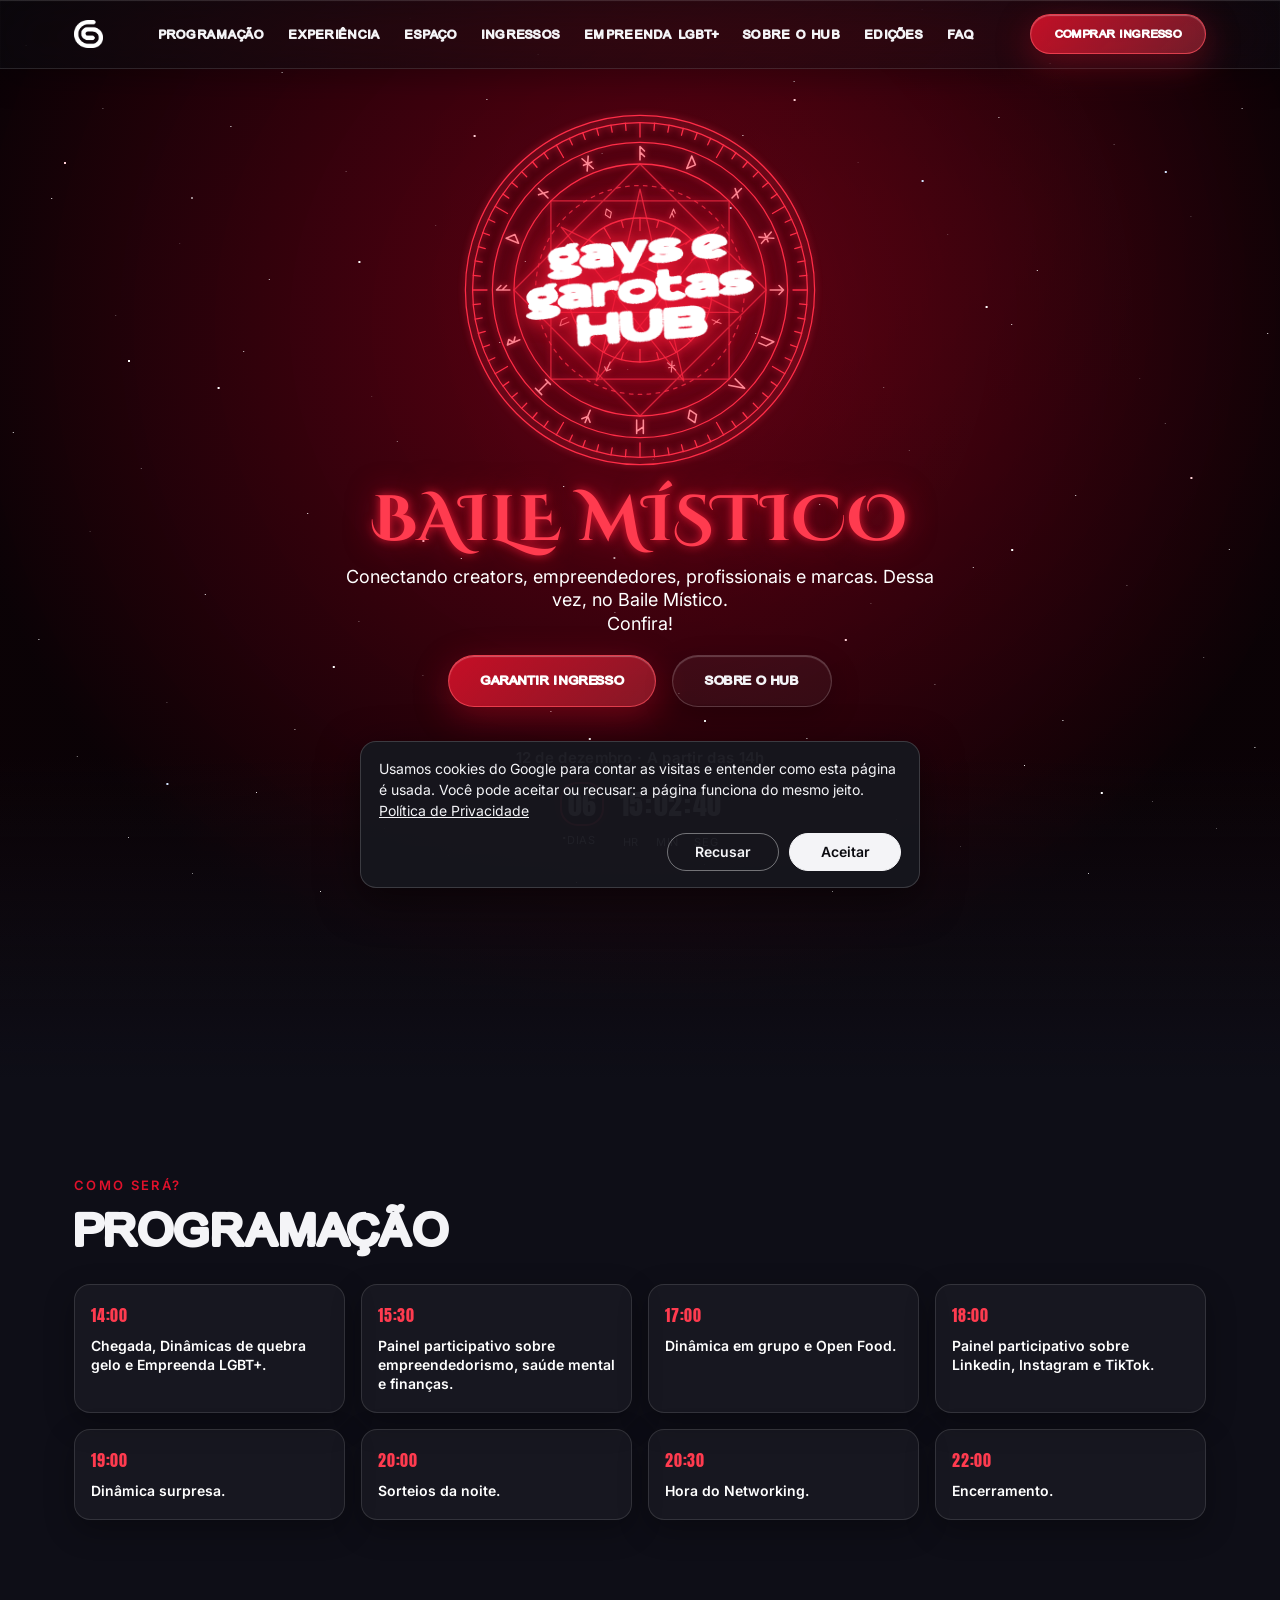
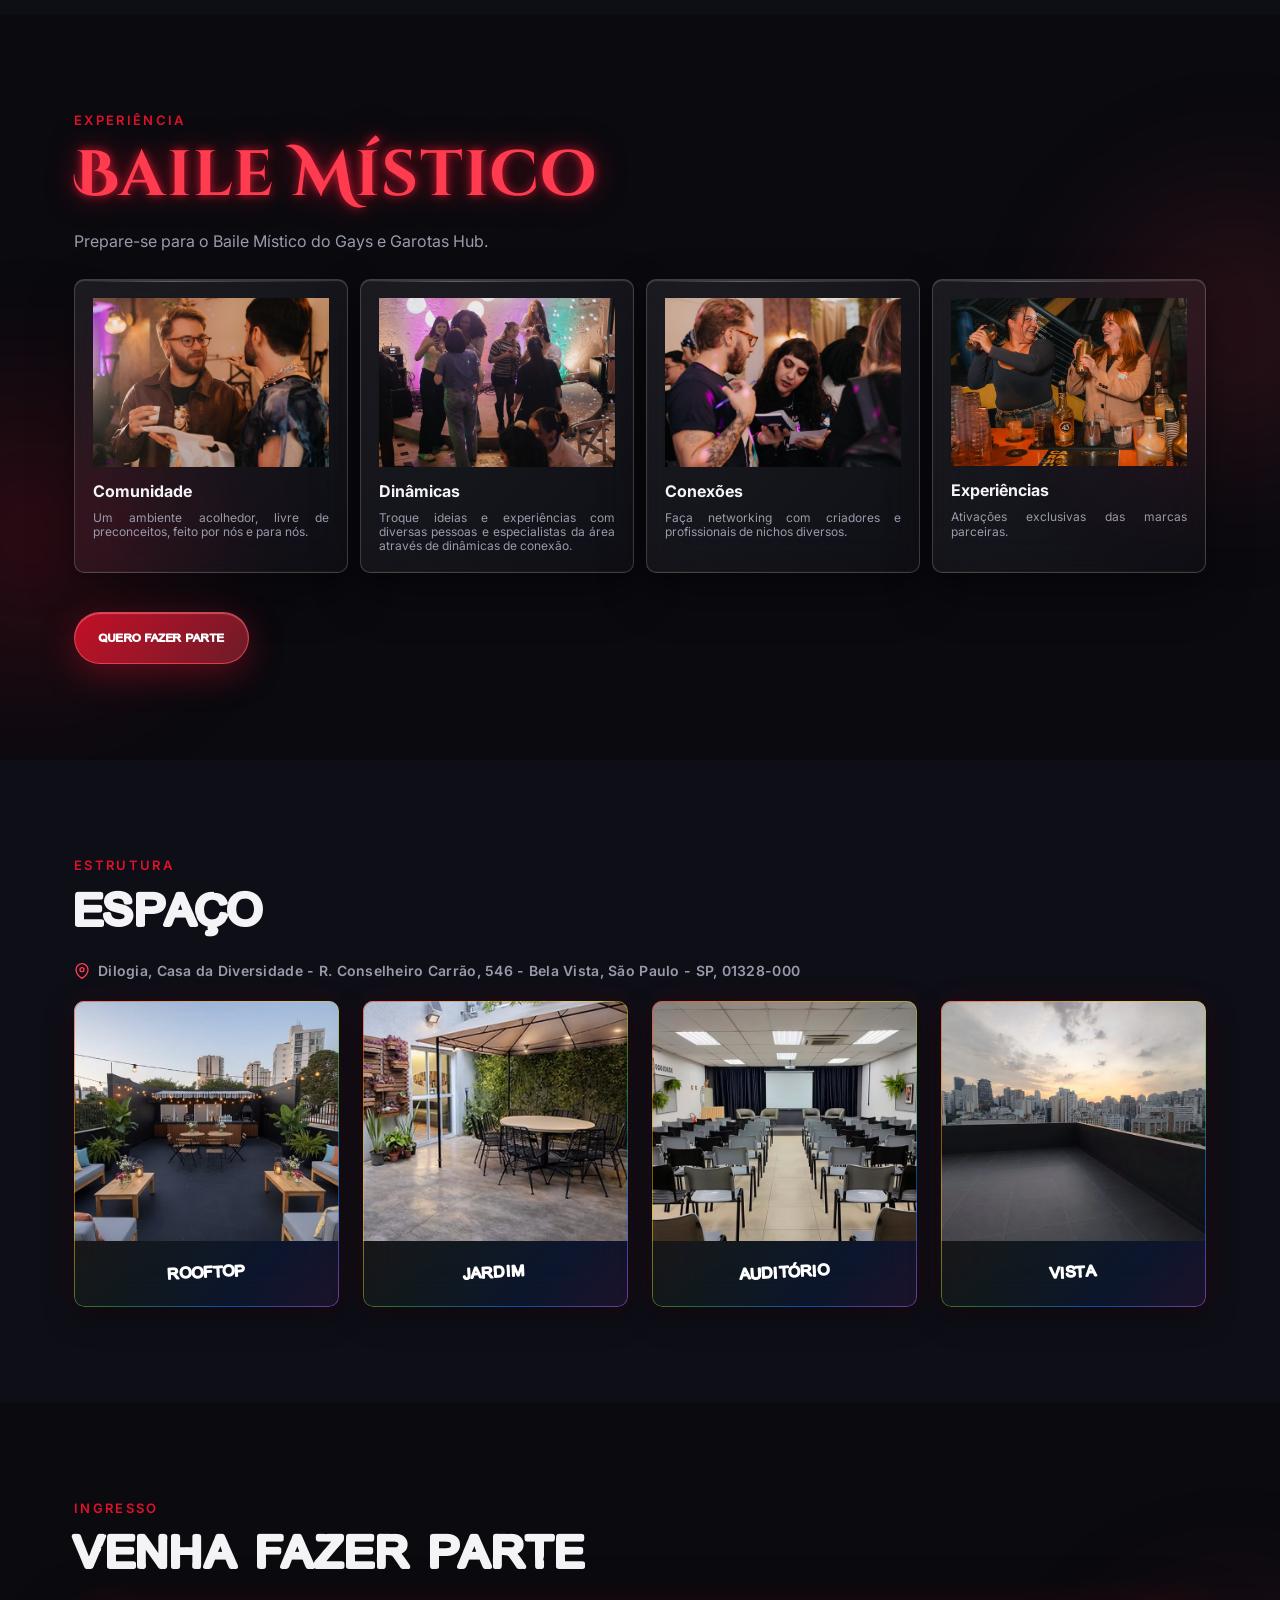
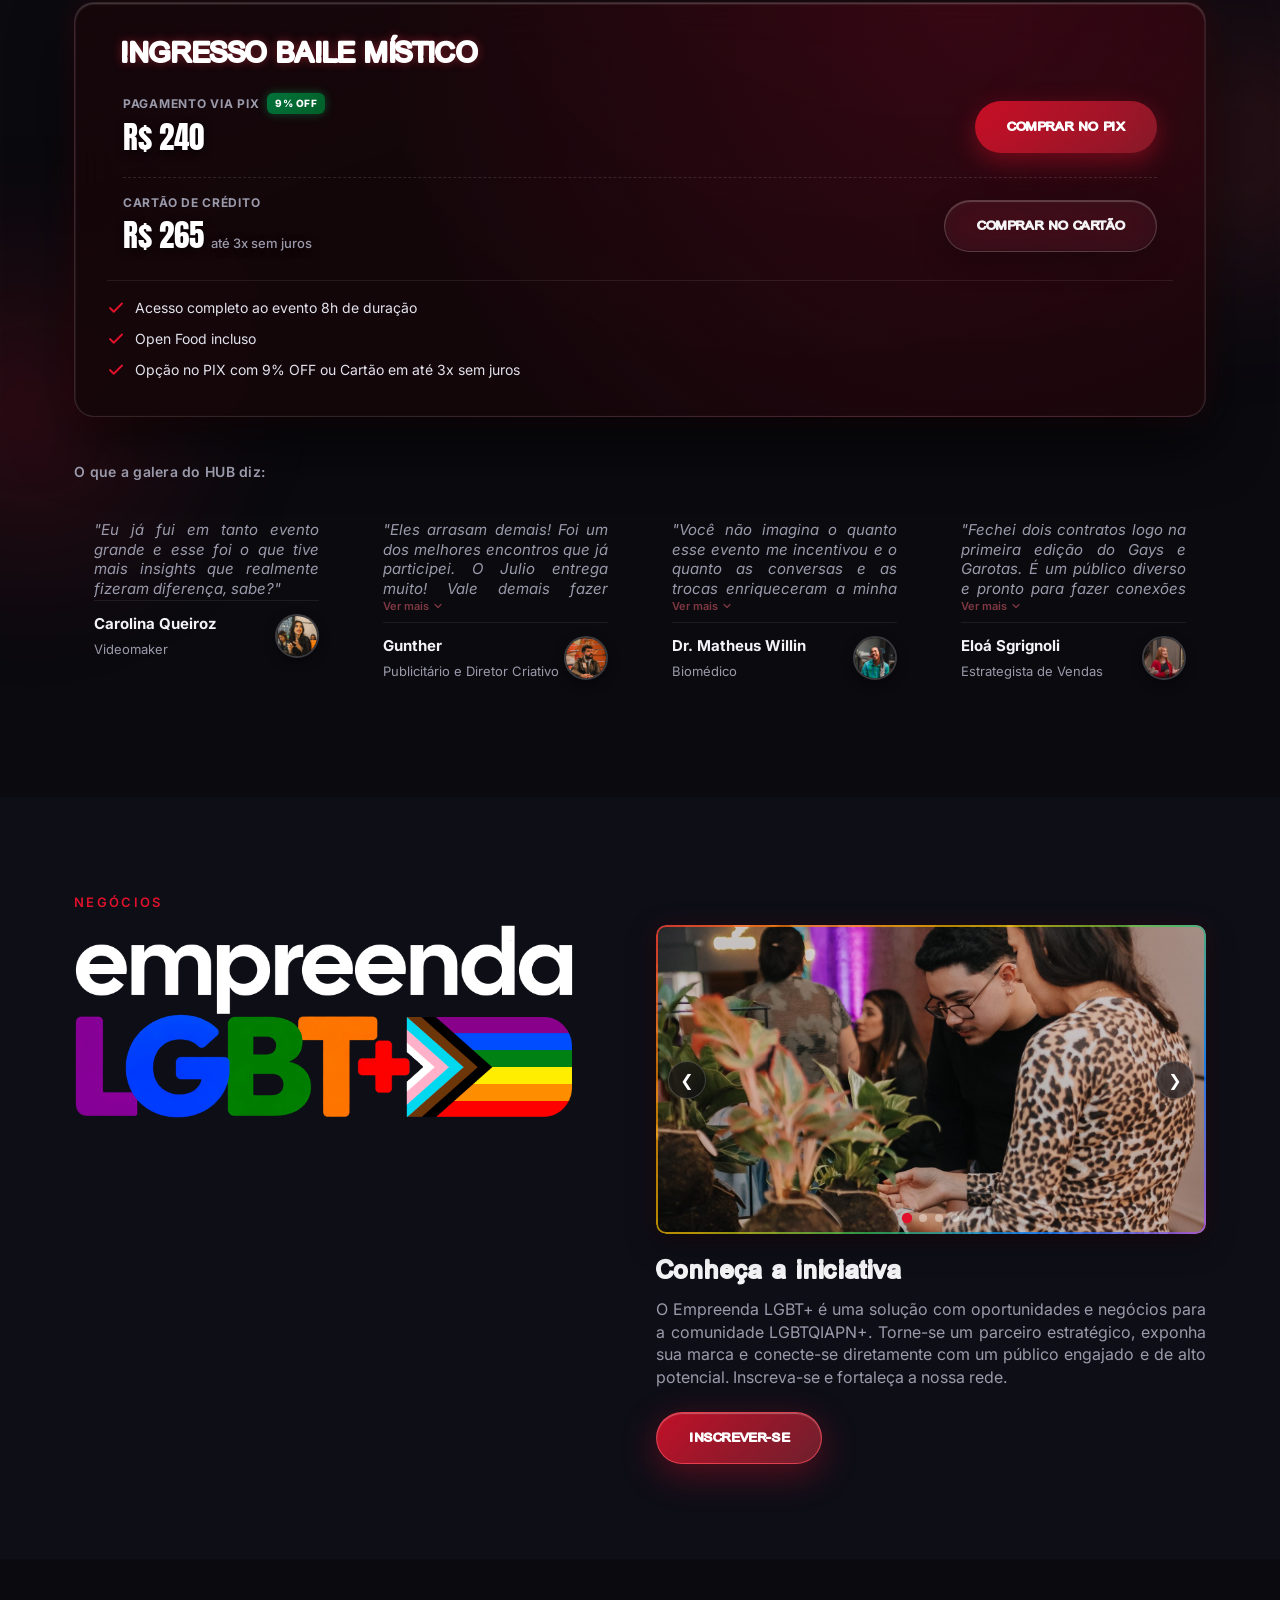
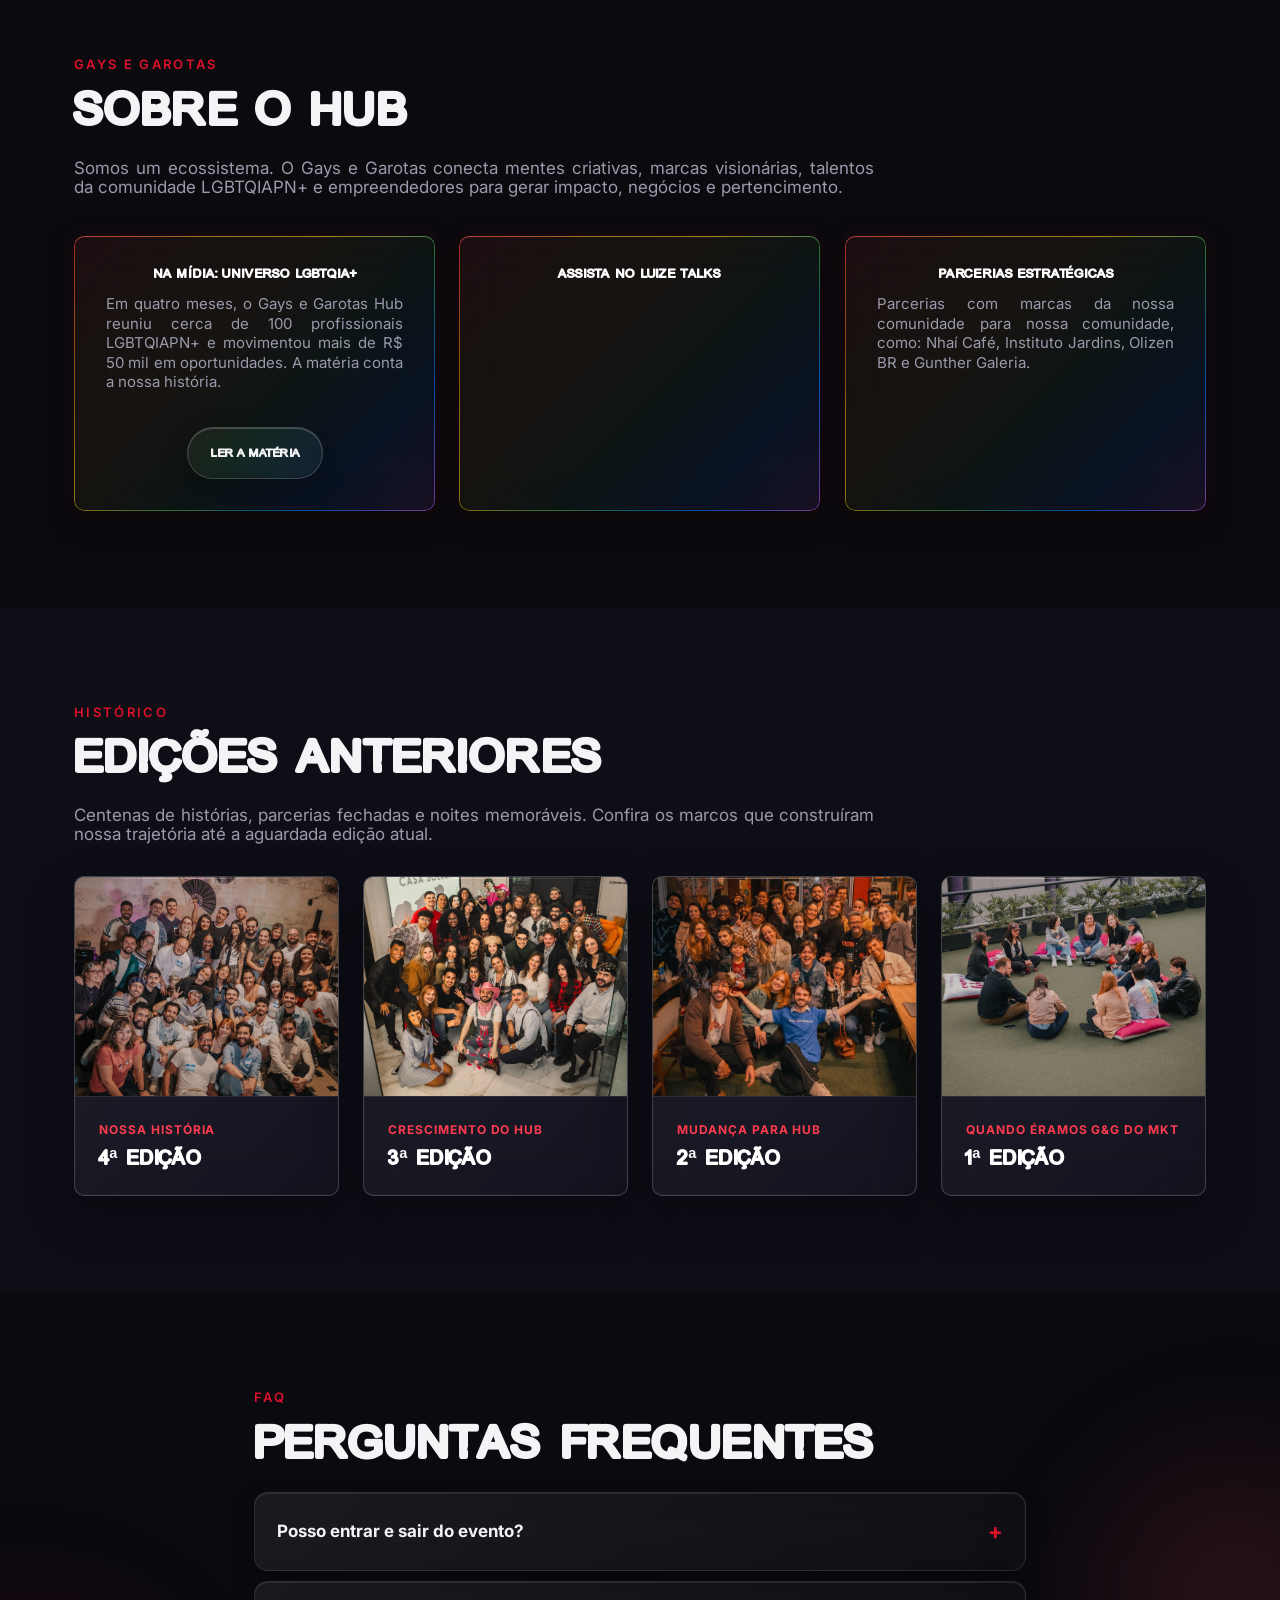
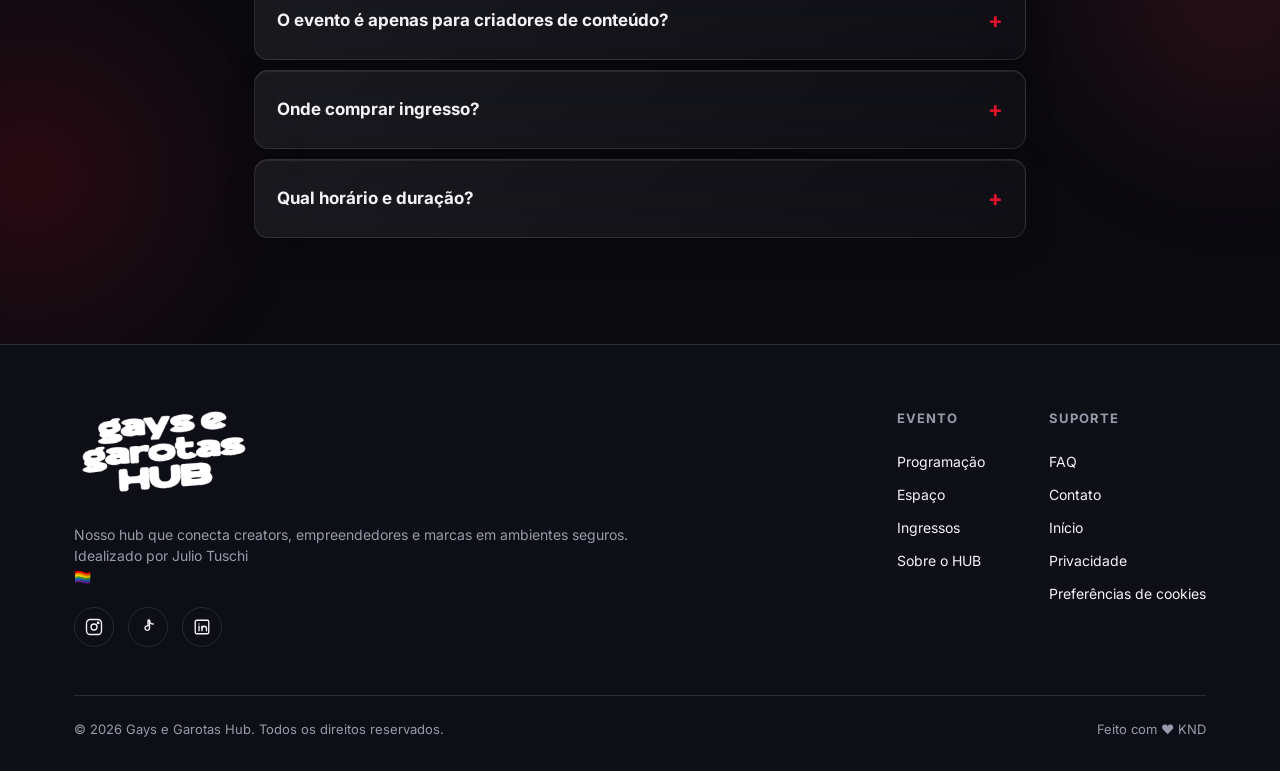
==== evento/index.html @ 78bdb9c5 "Evento: estilo.css?v=8 (o celular baixa o CSS novo do logo na hora)" ====
<!DOCTYPE html>
<html lang="pt-BR">
<head>
<!-- Google Analytics e Tag Manager: só depois de a pessoa aceitar os cookies (cookies.js) -->
<script src="/cookies.js?v=1" defer></script>

<meta charset="UTF-8">
<meta name="viewport" content="width=device-width, initial-scale=1.0, viewport-fit=cover">
<title>Gays e Garotas Hub - Baile Místico</title>


<meta name="description" content="Participe do Gays e Garotas Hub - Baile Místico na Dilogia, Casa da Diversidade em São Paulo. O Gays e Garotas Hub oferece conexões reais para a comunidade LGBTQIAPN+, creators, empreendedores e networking. Garanta seu ingresso!">

<!-- Open Graph / Redes Sociais -->
<meta property="og:type" content="website">
<meta property="og:url" content="https://gaysegarotas.com.br/evento/">
<meta property="og:title" content="Gays e Garotas Hub - Baile Místico">
<meta property="og:description" content="Participe do Gays e Garotas Hub - Baile Místico na Dilogia, Casa da Diversidade em São Paulo. Conexões reais para a comunidade LGBTQIAPN+, creators, empreendedores e networking. Garanta seu ingresso!">
<meta property="og:image" content="https://gaysegarotas.com.br/img/imgevento/baile-mistico.png">

<!-- Twitter Cards -->
<meta name="twitter:card" content="summary_large_image">
<meta name="twitter:url" content="https://gaysegarotas.com.br/evento/">
<meta name="twitter:title" content="Gays e Garotas Hub - Baile Místico">
<meta name="twitter:description" content="Participe do Gays e Garotas Hub - Baile Místico na Dilogia, Casa da Diversidade em São Paulo. Conexões reais para a comunidade LGBTQIAPN+, creators, empreendedores e networking. Garanta seu ingresso!">
<meta name="twitter:image" content="https://gaysegarotas.com.br/img/imgevento/baile-mistico.png">

<link rel="icon" type="image/png" sizes="32x32" href="/favicon.png">
<link rel="icon" type="image/png" sizes="16x16" href="/favicon.png">
<link rel="shortcut icon" href="/favicon.png" type="image/png">
<link rel="preload" href="/BootzyTM.woff2" as="font" type="font/woff2" crossorigin>
<link rel="preconnect" href="https://fonts.googleapis.com">
<link rel="preconnect" href="https://fonts.gstatic.com" crossorigin>
<link href="https://fonts.googleapis.com/css2?family=Anton&family=Cinzel+Decorative:wght@700&family=Inter:wght@400;600;700;800&display=swap" rel="stylesheet">

<!-- Schema de Evento -->
<script type="application/ld+json">
{
  "@context": "https://schema.org",
  "@type": "Event",
  "name": "Gays e Garotas Hub - Baile Místico",
  "startDate": "2026-12-12T14:00:00-03:00",
  "endDate": "2026-12-12T22:00:00-03:00",
  "previousStartDate": "2026-10-31T14:00:00-03:00",
  "eventAttendanceMode": "https://schema.org/OfflineEventAttendanceMode",
  "eventStatus": "https://schema.org/EventRescheduled",
  "image": [
    "https://gaysegarotas.com.br/img/imgevento/baile-mistico-1x1.jpg",
    "https://gaysegarotas.com.br/img/imgevento/baile-mistico-4x3.jpg",
    "https://gaysegarotas.com.br/img/imgevento/baile-mistico-16x9.jpg"
  ],
  "location": {
    "@type": "Place",
    "name": "Dilogia, Casa da Diversidade",
    "address": {
      "@type": "PostalAddress",
      "streetAddress": "R. Conselheiro Carrão, 546 - Bela Vista",
      "addressLocality": "São Paulo",
      "addressRegion": "SP",
      "postalCode": "01328-000",
      "addressCountry": "BR"
    }
  },
  "url": "https://gaysegarotas.com.br/evento/",
  "description": "O encontro oficial do Gays e Garotas Hub - Baile Místico, que conecta creators, empreendedores e marcas em um ambiente seguro.",
  "performer": [
    { "@type": "Person", "name": "Julio Tuschi" },
    { "@type": "Person", "name": "Eloá Sgrignoli" },
    { "@type": "Person", "name": "Manuela Freitas" },
    { "@type": "Person", "name": "Lyra Libero" },
    { "@type": "Person", "name": "Vitor Manon" },
    { "@type": "PerformingGroup", "name": "Kerodrama" }
  ],
  "offers": {
    "@type": "Offer",
    "price": "240.00",
    "priceCurrency": "BRL",
    "url": "https://gaysegarotas.com.br/evento/#ingressos",
    "availability": "https://schema.org/InStock",
    "validFrom": "2026-11-04T00:00:00-03:00"
  },
  "organizer": {
    "@type": "Organization",
    "name": "Gays e Garotas Hub",
    "url": "https://gaysegarotas.com.br/"
  }
}
</script>

<link rel="stylesheet" href="/evento/estilo.css?v=8">

<script>
  if (/constructor/i.test(window.HTMLElement) || (function (p) { return p.toString() === "[object SafariRemoteNotification]"; })(!window['safari'] || (typeof safari !== 'undefined' && window['safari'].pushNotification))) {
    document.documentElement.classList.add('is-safari');
  }
</script>
</head>
<body>

<header>
  <nav class="nav">
    <a href="#" class="logo-link">
      <img src="/img/g.png" alt="Gays e Garotas Hub" class="logo-img">
    </a>
    <div class="nav-mobile-countdown" id="navMobileCountdown">
      <span class="nav-cd-label">Faltam:</span>
      <div class="nav-cd-dias" id="nav-cd-dias">00</div>
      <span class="nav-cd-time" id="nav-cd-horas">00</span>
      <span class="nav-cd-sep">:</span>
      <span class="nav-cd-time" id="nav-cd-min">00</span>
      <span class="nav-cd-sep">:</span>
      <span class="nav-cd-time" id="nav-cd-seg">00</span>
    </div>
    <ul class="nav-links" id="navLinks">
      <li><a href="#programacao" class="bootzy">Programação</a></li>
      <li><a href="#experiencia" class="bootzy">Experiência</a></li>
      <li><a href="#espaco" class="bootzy">Espaço</a></li>
      <li><a href="#ingressos" class="bootzy">Ingressos</a></li>
      <li><a href="#empreenda" class="bootzy">Empreenda LGBT+</a></li>
      <li><a href="#sobre-hub" class="bootzy">Sobre o HUB</a></li>
      <li><a href="#edicoes-anteriores" class="bootzy">Edições</a></li>
      <li><a href="#info" class="bootzy">FAQ</a></li>
    </ul>
    <div class="nav-cta">
      <a href="#ingressos" class="btn bootzy link-pagamento-global">Comprar ingresso</a>
      <button class="menu-toggle" id="menuToggle" aria-label="Abrir menu" type="button">☰</button>
    </div>
  </nav>
</header>

<section class="abertura" id="inicio">
  <div class="abertura-conteudo">
    <div class="hero-marca reveal">
      <div class="circulo-runas" aria-hidden="true"><svg class="anel anel-1" viewBox="-100 -100 200 200"><circle r="97"/><circle r="93"/><path d="M0 -93L0 -85M8.11 -92.65L7.76 -88.66M16.15 -91.59L15.45 -87.65M24.07 -89.83L23.03 -85.97M31.81 -87.39L30.44 -83.63M39.3 -84.29L37.61 -80.66M46.5 -80.54L42.5 -73.61M53.34 -76.18L51.05 -72.9M59.78 -71.24L57.21 -68.18M65.76 -65.76L62.93 -62.93M71.24 -59.78L68.18 -57.21M76.18 -53.34L72.9 -51.05M80.54 -46.5L73.61 -42.5M84.29 -39.3L80.66 -37.61M87.39 -31.81L83.63 -30.44M89.83 -24.07L85.97 -23.03M91.59 -16.15L87.65 -15.45M92.65 -8.11L88.66 -7.76M93 0L85 0M92.65 8.11L88.66 7.76M91.59 16.15L87.65 15.45M89.83 24.07L85.97 23.03M87.39 31.81L83.63 30.44M84.29 39.3L80.66 37.61M80.54 46.5L73.61 42.5M76.18 53.34L72.9 51.05M71.24 59.78L68.18 57.21M65.76 65.76L62.93 62.93M59.78 71.24L57.21 68.18M53.34 76.18L51.05 72.9M46.5 80.54L42.5 73.61M39.3 84.29L37.61 80.66M31.81 87.39L30.44 83.63M24.07 89.83L23.03 85.97M16.15 91.59L15.45 87.65M8.11 92.65L7.76 88.66M0 93L0 85M-8.11 92.65L-7.76 88.66M-16.15 91.59L-15.45 87.65M-24.07 89.83L-23.03 85.97M-31.81 87.39L-30.44 83.63M-39.3 84.29L-37.61 80.66M-46.5 80.54L-42.5 73.61M-53.34 76.18L-51.05 72.9M-59.78 71.24L-57.21 68.18M-65.76 65.76L-62.93 62.93M-71.24 59.78L-68.18 57.21M-76.18 53.34L-72.9 51.05M-80.54 46.5L-73.61 42.5M-84.29 39.3L-80.66 37.61M-87.39 31.81L-83.63 30.44M-89.83 24.07L-85.97 23.03M-91.59 16.15L-87.65 15.45M-92.65 8.11L-88.66 7.76M-93 0L-85 0M-92.65 -8.11L-88.66 -7.76M-91.59 -16.15L-87.65 -15.45M-89.83 -24.07L-85.97 -23.03M-87.39 -31.81L-83.63 -30.44M-84.29 -39.3L-80.66 -37.61M-80.54 -46.5L-73.61 -42.5M-76.18 -53.34L-72.9 -51.05M-71.24 -59.78L-68.18 -57.21M-65.76 -65.76L-62.93 -62.93M-59.78 -71.24L-57.21 -68.18M-53.34 -76.18L-51.05 -72.9M-46.5 -80.54L-42.5 -73.61M-39.3 -84.29L-37.61 -80.66M-31.81 -87.39L-30.44 -83.63M-24.07 -89.83L-23.03 -85.97M-16.15 -91.59L-15.45 -87.65M-8.11 -92.65L-7.76 -88.66"/></svg><svg class="anel anel-2" viewBox="-100 -100 200 200"><circle r="82"/><circle r="70"/><g class="runa"><path d="M0-6V6M0-6L4-2M0-1L4 3" transform="translate(0 -76) rotate(0) scale(0.62)"/><path d="M-3-6V6M-3-6L3 0L-3 6" transform="translate(29.08 -70.21) rotate(22.5) scale(0.62)"/><path d="M0-6V6M-4-2L4 2" transform="translate(53.74 -53.74) rotate(45) scale(0.62)"/><path d="M-3-6L3 6M3-6L-3 6M-4 0H4" transform="translate(70.21 -29.08) rotate(67.5) scale(0.62)"/><path d="M0-6V6M0-6L-4-2M0-6L4-2" transform="translate(76 0) rotate(90) scale(0.62)"/><path d="M-3 6V-6L3-1V6" transform="translate(70.21 29.08) rotate(112.5) scale(0.62)"/><path d="M-4-6L4 6M-4 6V-6" transform="translate(53.74 53.74) rotate(135) scale(0.62)"/><path d="M0-6L4 0L0 6L-4 0Z" transform="translate(29.08 70.21) rotate(157.5) scale(0.62)"/><path d="M-3-6V6M3-6V6M-3 0L3-4" transform="translate(0 76) rotate(180) scale(0.62)"/><path d="M0-6V6M0 0L4-4M0 0L-4-4" transform="translate(-29.08 70.21) rotate(202.5) scale(0.62)"/><path d="M-4-6H4M0-6V6M-3 6H3" transform="translate(-53.74 53.74) rotate(225) scale(0.62)"/><path d="M0 6V-6L4-3L0 0L4 3" transform="translate(-70.21 29.08) rotate(247.5) scale(0.62)"/><path d="M0-6V6M0-6L4-2M0-1L4 3" transform="translate(-76 0) rotate(270) scale(0.62)"/><path d="M-3-6V6M-3-6L3 0L-3 6" transform="translate(-70.21 -29.08) rotate(292.5) scale(0.62)"/><path d="M0-6V6M-4-2L4 2" transform="translate(-53.74 -53.74) rotate(315) scale(0.62)"/><path d="M-3-6L3 6M3-6L-3 6M-4 0H4" transform="translate(-29.08 -70.21) rotate(337.5) scale(0.62)"/></g></svg><svg class="anel anel-3" viewBox="-100 -100 200 200"><path d="M0 -70L70 0L0 70L-70 0ZM49.5 -49.5L49.5 49.5L-49.5 49.5L-49.5 -49.5Z"/></svg><svg class="anel anel-4" viewBox="-100 -100 200 200"><circle r="58" class="tracejado"/><path d="M0 -56L24.3 50.45L-43.78 -34.92L54.6 12.46L-54.6 12.46L43.78 -34.92L-24.3 50.45Z"/></svg><svg class="anel anel-5" viewBox="-100 -100 200 200"><circle r="40"/><path d="M0 -40L0 -33M10.35 -38.64L9.32 -34.77M20 -34.64L16.5 -28.58M28.28 -28.28L25.46 -25.46M34.64 -20L28.58 -16.5M38.64 -10.35L34.77 -9.32M40 0L33 0M38.64 10.35L34.77 9.32M34.64 20L28.58 16.5M28.28 28.28L25.46 25.46M20 34.64L16.5 28.58M10.35 38.64L9.32 34.77M0 40L0 33M-10.35 38.64L-9.32 34.77M-20 34.64L-16.5 28.58M-28.28 28.28L-25.46 25.46M-34.64 20L-28.58 16.5M-38.64 10.35L-34.77 9.32M-40 0L-33 0M-38.64 -10.35L-34.77 -9.32M-34.64 -20L-28.58 -16.5M-28.28 -28.28L-25.46 -25.46M-20 -34.64L-16.5 -28.58M-10.35 -38.64L-9.32 -34.77"/><g class="runa"><path d="M0-6V6M0-6L4-2M0-1L4 3" transform="translate(17.6 -42.5) rotate(22.5) scale(0.45)"/><path d="M-3-6V6M-3-6L3 0L-3 6" transform="translate(42.5 -17.6) rotate(67.5) scale(0.45)"/><path d="M0-6V6M-4-2L4 2" transform="translate(42.5 17.6) rotate(112.5) scale(0.45)"/><path d="M-3-6L3 6M3-6L-3 6M-4 0H4" transform="translate(17.6 42.5) rotate(157.5) scale(0.45)"/><path d="M0-6V6M0-6L-4-2M0-6L4-2" transform="translate(-17.6 42.5) rotate(202.5) scale(0.45)"/><path d="M-3 6V-6L3-1V6" transform="translate(-42.5 17.6) rotate(247.5) scale(0.45)"/><path d="M-4-6L4 6M-4 6V-6" transform="translate(-42.5 -17.6) rotate(292.5) scale(0.45)"/><path d="M0-6L4 0L0 6L-4 0Z" transform="translate(-17.6 -42.5) rotate(337.5) scale(0.45)"/></g></svg></div>
      <img src="/img/logo2.png" alt="Gays & Garotas Hub" class="hero-logo-evento">
    </div>
    <h1 class="reveal"><span class="spooky-text">Baile Místico</span></h1>
    <p class="abertura-subtitulo reveal" style="color:#ffffff;">Conectando creators, empreendedores, profissionais e marcas. Dessa vez, no Baile Místico.<br>Confira!</p>
    <div class="abertura-acoes reveal">
      <a href="#ingressos" class="btn bootzy link-pagamento-global">Garantir ingresso</a>
      <a href="#sobre-hub" class="btn outline bootzy">Sobre o HUB</a>
    </div>
    <span class="abertura-datas reveal" id="heroDates">— carregando datas —</span>
    <div class="countdown reveal" id="countdown">
      <div class="bloco-tempo">
        <div class="num" id="cd-dias">00</div>
        <div class="lbl">DIAS</div>
      </div>
      <div class="separador"></div>
      <div class="relogio">
        <div class="bloco-tempo">
          <div class="num" id="cd-horas">00</div>
          <div class="lbl">HR</div>
        </div>
        <div class="separador">:</div>
        <div class="bloco-tempo">
          <div class="num" id="cd-min">00</div>
          <div class="lbl">MIN</div>
        </div>
        <div class="separador">:</div>
        <div class="bloco-tempo">
          <div class="num" id="cd-seg">00</div>
          <div class="lbl">SEG</div>
        </div>
      </div>
    </div>
  </div>
</section>

<section class="section section-alt" id="programacao">
  <div class="container">
    <span class="eyebrow reveal">Como será?</span>
    <h2 class="reveal">Programação</h2>
    
    <div class="prog-scroll">
      <div class="prog-list" id="progList"></div>
    </div>
  </div>
</section>

<div hidden class="marquee">
  <div class="marquee-track" id="marqueeTrack"></div>
</div>

<section class="section" id="experiencia">
  <div class="container">
    <span class="eyebrow reveal">experiência</span>
    <h2 class="titulo-anos2000 reveal"><span class="spooky-text">Baile Místico</span></h2>
    <div class="experiencia-texto">
      <p class="reveal">Prepare-se para o Baile Místico do Gays e Garotas Hub.</p>
      <div class="experiencia-scroll">
        <div class="experiencia-cards" id="experienciaCards">
          <div class="experiencia-card reveal">
            <img src="/img/experiencia/comunidade.jpg" alt="Comunidade">
            <strong>Comunidade</strong><br>
            <span>Um ambiente acolhedor, livre de preconceitos, feito por nós e para nós.</span>
          </div>
          <div class="experiencia-card reveal">
            <img src="/img/experiencia/workshops.jpg" alt="Painéis & Conversas">
            <strong>Dinâmicas</strong><br>
            <span>Troque ideias e experiências com diversas pessoas e especialistas da área através de dinâmicas de conexão.</span>
          </div>
          <div class="experiencia-card reveal">
            <img src="/img/experiencia/conexoes.jpg" alt="Conexões">
            <strong>Conexões</strong><br>
            <span>Faça networking com criadores e profissionais de nichos diversos.</span>
          </div>
          <div class="experiencia-card reveal">
            <img src="/img/experiencia/experiencias.jpg" alt="Experiências">
            <strong>Experiências</strong><br>
            <span>Ativações exclusivas das marcas parceiras.</span>
          </div>
        </div>
      </div>
      <a href="#ingressos" class="btn bootzy link-pagamento-global" style="margin-top:10px;">Quero fazer parte</a>
    </div>
  </div>
</section>

<section class="section section-alt" id="espaco">
  <div class="container">
    <span class="eyebrow reveal">Estrutura</span>
    <h2 class="reveal">Espaço</h2>
    <a href="https://www.google.com/maps/search/?api=1&query=R.+Conselheiro+Carr%C3%A3o,+546+-+Bela+Vista,+S%C3%A3o+Paulo+-+SP" target="_blank" rel="noopener noreferrer" class="reveal" style="display: inline-flex; align-items: center; gap: 8px; font-size: 14px; font-family: var(--font-body); font-weight: 600; color: var(--muted); margin-bottom: 20px; text-transform: none; letter-spacing: 0.02em; text-decoration: none; transition: color 0.2s ease;" onmouseover="this.style.color='var(--text)'" onmouseout="this.style.color='var(--muted)'">
      <svg width="16" height="16" viewBox="0 0 24 24" fill="none" stroke="currentColor" stroke-width="2" stroke-linecap="round" stroke-linejoin="round" aria-hidden="true" style="flex-shrink: 0; color: var(--accent-2);">
        <path d="M21 10c0 7-9 13-9 13s-9-6-9-13a9 9 0 0 1 18 0z"></path>
        <circle cx="12" cy="10" r="3"></circle>
      </svg>
      Dilogia, Casa da Diversidade - R. Conselheiro Carrão, 546 - Bela Vista, São Paulo - SP, 01328-000
    </a>
    <div class="ambiente-scroll">
      <div class="ambiente-grid" id="ambienteGrid"></div>
    </div>
  </div>
</section>

<section class="section" id="ingressos">
  <div class="container">
    <span class="eyebrow reveal">Ingresso</span>
    <h2 class="reveal">Venha fazer parte</h2>
    
    <!-- Card de compra posicionado primeiro com design reformulado -->
    <div id="ticketCompraGrid" style="margin-bottom: 48px;"></div>

    <!-- Depoimentos "O que a galera do HUB diz" posicionado logo abaixo -->
    <h3 class="reveal" style="font-size: 14px; font-family: var(--font-body); font-weight: 600; color: var(--muted); margin-bottom: 16px; text-transform: none; letter-spacing: 0.02em;">O que a galera do HUB diz:</h3>
    <div class="feedbacks-scroll">
      <div class="tickets-grid" id="feedbacksGrid"></div>
    </div>
  </div>
</section>

<section class="section section-alt" id="empreenda">
  <div class="container">
    <span class="eyebrow reveal">Negócios</span>
    <div class="empreenda-content reveal">
      <div class="empreenda-left">
        <div class="empreenda-logo">
          <img src="/img/empreenda/logo-empreenda-branco.png" alt="Empreenda LGBT+">
        </div>
      </div>
      <div class="empreenda-right">
        <!-- Carrossel de fotos para passar -->
        <div class="empreenda-slider-wrapper">
          <button type="button" class="slider-btn prev" id="empreendaPrev" aria-label="Foto anterior">❮</button>
          <div class="empreenda-slider" id="empreendaSlider">
            <div class="empreenda-slide">
              <img src="/img/empreenda/btk.jpg" alt="Empreenda LGBT+ BTK">
            </div>
            <div class="empreenda-slide">
              <img src="/img/empreenda/ju.jpg" alt="Empreenda LGBT+ Ju">
            </div>
            <div class="empreenda-slide">
              <img src="/img/empreenda/inhai.jpg" alt="Empreenda LGBT+ Nhaí">
            </div>
            <div class="empreenda-slide">
              <img src="/img/empreenda/olizen.jpg" alt="Empreenda LGBT+ Olizen">
            </div>
          </div>
          <button type="button" class="slider-btn next" id="empreendaNext" aria-label="Próxima foto">❯</button>
          <div class="slider-dots" id="empreendaDots"></div>
        </div>

        <div class="empreenda-text">
          <h3>Conheça a iniciativa</h3>
          <p>O Empreenda LGBT+ é uma solução com oportunidades e negócios para a comunidade LGBTQIAPN+. Torne-se um parceiro estratégico, exponha sua marca e conecte-se diretamente com um público engajado e de alto potencial. Inscreva-se e fortaleça a nossa rede.</p>
          <a href="https://docs.google.com/forms/d/e/1FAIpQLSfS6Ie-S19qD1J0TNaT3D2ql1tO0oXCIEPsG9aiCp3sFIH12Q/viewform" target="_blank" rel="noopener noreferrer" class="btn bootzy" style="margin-top:24px;">Inscrever-se</a>
        </div>
      </div>
    </div>
  </div>
</section>

<section class="section" id="sobre-hub">
  <div class="container">
    <span class="eyebrow reveal">Gays e Garotas</span>
    <h2 class="reveal">Sobre o HUB</h2>
    <p class="reveal" style="color: var(--muted); font-size: 17px; max-width: 800px; margin-bottom: 40px; line-height: 1.1; text-align: justify; hyphens: auto;">
      Somos um ecossistema. O Gays e Garotas conecta mentes criativas, marcas visionárias, talentos da comunidade LGBTQIAPN+ e empreendedores para gerar impacto, negócios e pertencimento.
    </p>
    <div class="sobre-scroll">
      <div class="sobre-grid">
        <div class="sobre-card reveal">
          <h3>Na mídia: Universo LGBTQIA+</h3>
          <p>Em quatro meses, o Gays e Garotas Hub reuniu cerca de 100 profissionais LGBTQIAPN+ e movimentou mais de R$ 50 mil em oportunidades. A matéria conta a nossa história.</p>
          <a href="https://www.instagram.com/p/DdAXYoHjvfg/" target="_blank" rel="noopener noreferrer" class="btn outline bootzy" style="align-self: center; margin-top: auto; padding: 0 22px; font-size: 13px;">Ler a matéria</a>
        </div>
        <div class="sobre-card reveal">
          <h3>Assista no Luize Talks</h3>
          <p></p>
          <div style="margin-top:5px; border-radius:12px; overflow:hidden; max-width:100%;">
            <iframe width="220" height="124" src="https://www.youtube-nocookie.com/embed/OHNPaNDUhj0" title="Na Mídia e Imprensa" frameborder="0" allow="accelerometer; autoplay; clipboard-write; encrypted-media; gyroscope; picture-in-picture; web-share" allowfullscreen style="display:block; width:100%; height:auto; aspect-ratio:16/9;"></iframe>
          </div>
        </div>
        <div class="sobre-card reveal">
          <h3>Parcerias Estratégicas</h3>
          <p>Parcerias com marcas da nossa comunidade para nossa comunidade, como: Nhaí Café, Instituto Jardins, Olizen BR e Gunther Galeria.</p>
        </div>
      </div>
    </div>
  </div>
</section>

<section class="section section-alt" id="edicoes-anteriores">
  <div class="container">
    <span class="eyebrow reveal">Histórico</span>
    <h2 class="reveal">Edições Anteriores</h2>
    <p class="reveal" style="color: var(--muted); font-size: 17px; max-width: 800px; margin-bottom: 20px; line-height: 1.1; text-align: justify; hyphens: auto;">
      Centenas de histórias, parcerias fechadas e noites memoráveis. Confira os marcos que construíram nossa trajetória até a aguardada edição atual.
    </p>
    <div class="edicoes-scroll">
      <div class="edicoes-grid">

        <div class="edicao-card reveal">
          <img src="/img/eventos/quarta-edicao.JPEG" alt="4ª Edição G&G" class="edicao-foto">
          <div class="edicao-info">
            <span class="edicao-tag">Nossa história</span>
            <h3>4ª Edição</h3>
          </div>
        </div>

        <div class="edicao-card reveal">
          <img src="/img/eventos/terceira-edicao.JPEG" alt="3ª Edição G&G" class="edicao-foto">
          <div class="edicao-info">
            <span class="edicao-tag">Crescimento do HUB</span>
            <h3>3ª Edição</h3>
          </div>
        </div>

        <div class="edicao-card reveal">
          <img src="/img/eventos/segunda-edicao.JPEG" alt="2ª Edição G&G" class="edicao-foto">
          <div class="edicao-info">
            <span class="edicao-tag">Mudança para HUB</span>
            <h3>2ª Edição</h3>
          </div>
        </div>
        
        <div class="edicao-card reveal">
          <img src="/img/eventos/primeira-edicao.JPEG" alt="1ª Edição G&G" class="edicao-foto">
          <div class="edicao-info">
            <span class="edicao-tag">Quando éramos G&G do MKT</span>
            <h3>1ª Edição</h3>
          </div>
        </div>
        
      </div>
    </div>
  </div>
</section>

<section class="section" id="info">
  <div class="container" style="max-width:820px;">
    <span class="eyebrow reveal">FAQ</span>
    <h2 class="reveal">Perguntas frequentes</h2>
    <div id="faqList"></div>
  </div>
</section>

<footer class="reveal">
  <div class="container">
    <div class="footer-top">
      <div class="footer-brand reveal">
        <img src="/img/logo2.png" alt="Gays & Garotas Hub" class="footer-logo">
        <p>Nosso hub que conecta creators, empreendedores e marcas em ambientes seguros.<br>Idealizado por Julio Tuschi<br>🏳️‍🌈</p>
        <div class="social-row" id="socialRow"></div>
      </div>
      <div class="footer-links reveal">
        <div class="footer-col">
          <h4>Evento</h4>
          <a href="#programacao">Programação</a>
          <a href="#espaco">Espaço</a>
          <a href="#ingressos">Ingressos</a>
          <a href="#sobre-hub">Sobre o HUB</a>
        </div>
        <div class="footer-col">
          <h4>Suporte</h4>
          <a href="#info">FAQ</a>
          <a href="https://ig.me/m/gaysegarotashub" target="_blank" rel="noopener noreferrer">Contato</a>
          <a href="#">Início</a>
          <a href="/privacidade/">Privacidade</a>
          <a href="#" data-cookies>Preferências de cookies</a>
        </div>
      </div>
    </div>
    <div class="footer-bottom reveal">
      <span>© 2026 Gays e Garotas Hub. Todos os direitos reservados.</span>
      <span>Feito com ♥ KND</span>
    </div>
  </div>
</footer>

<a href="#" id="backToTop" class="back-to-top" aria-label="Voltar ao topo">
  <svg width="20" height="20" viewBox="0 0 24 24" fill="none" stroke="currentColor" stroke-width="2.2" stroke-linecap="round" stroke-linejoin="round" aria-hidden="true">
    <path d="M18 15l-6-6-6 6"/>
  </svg>
</a>

<script src="/evento/script.js?v=5"></script>
</body>
</html>
---- evento/estilo.css ----
/* ============================================================
   1. FONTE CUSTOMIZADA
   ============================================================ */
@font-face {
  font-family: 'BootzyTM';
  src: url('/BootzyTM.woff2') format('woff2');
  font-weight: normal;
  font-style: normal;
  font-display: block;
}

/* ============================================================
   2. VARIÁVEIS GLOBAIS
   ============================================================ */
:root {
  --bg: #0a0a0f;
  --bg-alt: #0e0e17;
  --surface: #1a1a24;
  --line: #2a2a36;
  --text: #f4f4f7;
  --muted: #9a9aab;
  --accent: #e0112b;
  --accent-2: #ff3b4f;
  --font-display: 'Anton', Impact, sans-serif;
  --font-spooky: 'Cinzel Decorative', Georgia, serif;
  --font-body: 'Inter', system-ui, Arial, sans-serif;
  --radius: 10px;
  --container: 1180px;
  --liquid-border: rgba(255,255,255,.18);
  --liquid-shadow: 0 20px 50px rgba(0,0,0,.30), 0 5px 15px rgba(0,0,0,.18);
  --header-h: 70px;
}

/* ============================================================
   3. RESET
   ============================================================ */
*,
*::before,
*::after {
  margin: 0;
  padding: 0;
  box-sizing: border-box;
}
html {
  width: 100%;
  min-height: 100%;
  scroll-behavior: smooth;
  -webkit-text-size-adjust: 100%;
  text-size-adjust: 100%;
  overflow-x: clip;
}
body {
  width: 100%;
  min-width: 0;
  min-height: 100%;
  background: var(--bg);
  color: var(--text);
  font-family: var(--font-body);
  line-height: 1.5;
  -webkit-font-smoothing: antialiased;
  -moz-osx-font-smoothing: grayscale;
  overflow-x: clip;
}
img {
  display: block;
  max-width: 100%;
  height: auto;
}
a {
  color: inherit;
  text-decoration: none;
  -webkit-tap-highlight-color: transparent;
}
ul {
  list-style: none;
}
button, input, textarea, select {
  font: inherit;
}
button {
  -webkit-tap-highlight-color: transparent;
}

/* ============================================================
   4. LAYOUT BASE / TIPOGRAFIA / BOTÕES
   ============================================================ */
.container {
  max-width: var(--container);
  margin: 0 auto;
  padding: 0 24px;
}
.section {
  padding: 96px 0;
  position: relative;
}
.section-alt {
  background: var(--bg-alt);
}
section[id]:not(.abertura) {
  scroll-margin-top: 60px;
}
.bootzy {
  font-family: 'BootzyTM', sans-serif !important;
  color: inherit;
}

.spooky-text {
  font-family: var(--font-spooky) !important;
  font-weight: 700;
  font-size: clamp(44px, 9vw, 64px);
  line-height: 1.05;
  color: #ff3b4f;
  text-shadow: 0 0 10px rgba(255,30,60,.8), 0 0 30px rgba(224,17,43,.55);
  letter-spacing: .02em;
}

.eyebrow {
  display: block;
  font-size: 13px;
  letter-spacing: .18em;
  text-transform: uppercase;
  color: var(--accent);
  font-weight: 600;
  margin-bottom: 12px;
}
h1, h2, h3 {
  font-family: var(--font-display);
  letter-spacing: .01em;
  text-transform: uppercase;
  line-height: 1.02;
}
h2 {
  font-family: 'BootzyTM', sans-serif !important;
  font-size: 52px;
  letter-spacing: .08em;
  margin-bottom: 20px;
  line-height: 1;
}
.btn {
  display: inline-flex;
  align-items: center;
  justify-content: center;
  text-align: center;
  white-space: nowrap;
  gap: 8px;
  min-height: 52px;
  padding: 0 32px;
  font-weight: 700;
  font-size: 15px;
  letter-spacing: .04em;
  text-transform: uppercase;
  border-radius: 999px;
  border: 2px solid var(--accent);
  background: var(--accent);
  color: #0a0a0f;
  cursor: pointer;
  transition: transform .25s cubic-bezier(.22,1,.36,1), background .25s ease, border-color .25s ease, box-shadow .25s ease;
  -webkit-appearance: none;
  appearance: none;
  line-height: 1;
}
.btn.bootzy { color: #fff !important; }
.btn.outline { background: transparent; color: var(--text); border-color: var(--line); }
.btn.outline.bootzy { color: var(--text) !important; }

@media (hover: hover) and (pointer: fine) {
  .btn {
    position: relative;
    overflow: hidden;
    background: linear-gradient(135deg, rgba(255,255,255,.13), rgba(255,255,255,.045)) !important;
    border: 1px solid rgba(255,255,255,.28) !important;
    color: #fff !important;
    backdrop-filter: blur(18px) saturate(160%);
    -webkit-backdrop-filter: blur(18px) saturate(160%);
    box-shadow: inset 0 1px 1px rgba(255,255,255,.22), inset 0 -1px 1px rgba(0,0,0,.10), 0 10px 30px rgba(0,0,0,.22);
    transform: translateZ(0);
    will-change: transform;
    isolation: isolate;
  }
  .btn::before {
    content: "";
    position: absolute;
    top: -50%;
    left: -100%;
    width: 55%;
    height: 200%;
    background: linear-gradient(90deg, transparent, rgba(255,255,255,.22), transparent);
    transform: rotate(20deg);
    transition: left .65s cubic-bezier(.22,1,.36,1);
    pointer-events: none;
  }
  .btn:hover::before { left: 150%; }
  .btn:hover {
    transform: translateY(-3px) translateZ(0);
    border-color: rgba(255,255,255,.45) !important;
    background: linear-gradient(135deg, rgba(255,255,255,.18), rgba(255,255,255,.065)) !important;
    box-shadow: inset 0 1px 1px rgba(255,255,255,.25), 0 15px 40px rgba(0,0,0,.30);
  }
  .btn:not(.outline) {
    background: linear-gradient(135deg, rgba(224,17,43,.85), rgba(255,59,79,.40)) !important;
    border-color: rgba(255,80,95,.70) !important;
    box-shadow: inset 0 1px 1px rgba(255,255,255,.30), 0 10px 35px rgba(224,17,43,.35);
  }
  .btn:not(.outline):hover {
    background: linear-gradient(135deg, rgba(190,8,28,.95), rgba(224,17,43,.50)) !important;
    box-shadow: inset 0 1px 1px rgba(255,255,255,.40), 0 15px 45px rgba(224,17,43,.45);
  }
  .btn.outline {
    background: rgba(255,255,255,.045) !important;
    border-color: rgba(255,255,255,.18) !important;
  }
}

/* ============================================================
   5. ANIMAÇÕES DE ENTRADA
   ============================================================ */
.reveal {
  opacity: 0;
  transform: translateY(20px) translateZ(0);
  transition: opacity .5s ease, transform .5s cubic-bezier(.22,1,.36,1);
  will-change: opacity, transform;
}
.reveal.visible {
  opacity: 1 !important;
  transform: translateY(0) translateZ(0) !important;
}

@keyframes marquee-infinito {
  from { transform: translate3d(0,0,0); }
  to { transform: translate3d(-50%,0,0); }
}
@media (prefers-reduced-motion: reduce) {
  html { scroll-behavior: auto; }
  .reveal { opacity: 1 !important; transform: none !important; transition: none !important; }
  .marquee-track { animation: none; }
  .circulo-runas .anel, .hero-marca::before { animation: none !important; }
}

/* ============================================================
   6. HEADER / NAVEGAÇÃO
   ============================================================ */
header {
  position: fixed;
  top: 0;
  left: 0;
  right: 0;
  z-index: 100;
  background: linear-gradient(135deg, rgba(10, 10, 15, 0.65), rgba(14, 14, 23, 0.45));
  backdrop-filter: blur(22px) saturate(160%);
  -webkit-backdrop-filter: blur(22px) saturate(160%);
  border-bottom: 1px solid rgba(255, 255, 255, 0.12);
  box-shadow: inset 0 1px 1px rgba(255, 255, 255, 0.15), 0 10px 30px rgba(0, 0, 0, 0.25);
  transition: background .3s ease, border-color .3s ease;
}
.nav {
  display: flex;
  align-items: center;
  justify-content: space-between;
  padding: 14px 24px;
  max-width: var(--container);
  margin: 0 auto;
  position: relative;
}
.logo-img {
  /* Gspira: redondo e cheio, na altura do g antigo ficava grande demais — agora da altura da caixinha dos dias (dono, 19/11) */
  height: 28px;
  width: auto;
  display: block;
}
.nav-mobile-countdown { display: none; }
.nav-links {
  display: flex;
  gap: 24px;
  font-size: 14px;
  font-weight: 600;
  text-transform: uppercase;
  letter-spacing: .04em;
}
.nav-links a {
  color: var(--text);
  transition: color .15s;
  letter-spacing: .09em;
}
.nav-cta {
  display: flex;
  align-items: center;
  gap: 16px;
}
.nav .btn {
  min-height: 40px;
  padding: 0 24px;
  font-size: 13px;
}
.menu-toggle {
  display: none;
  background: none;
  border: none;
  color: var(--text);
  font-size: 28px;
  cursor: pointer;
  padding: 0;
}

@media (max-width: 960px) {
  .nav-mobile-countdown {
    display: flex;
    align-items: center;
    position: absolute;
    left: 50%;
    transform: translateX(-50%);
    gap: 5px;
    font-family: var(--font-display);
    color: #fff;
  }
  .nav-mobile-countdown .nav-cd-label {
    font-family: 'BootzyTM', sans-serif;
    font-size: 11px;
    color: var(--text);
    text-transform: uppercase;
    letter-spacing: .05em;
    margin-right: 2px;
    position: relative;
    top: 1px;
  }
  .nav-mobile-countdown .nav-cd-dias {
    display: flex;
    align-items: center;
    justify-content: center;
    width: 28px;
    height: 28px;
    border: 2px solid var(--accent-2);
    border-radius: 40%;
    font-size: 13px;
    color: #fff;
    box-shadow: 0 0 10px rgba(255,59,79,.4);
  }
  .nav-mobile-countdown .nav-cd-time {
    font-size: 13px;
    color: #fff;
    letter-spacing: .02em;
    line-height: 1;
  }
  .nav-mobile-countdown .nav-cd-sep {
    color: #fff;
    font-size: 12px;
    margin: 0 -1px;
    line-height: 1;
  }
  .nav-links {
    position: fixed;
    top: 68px;
    left: 16px;
    right: 16px;
    border-radius: 16px;
    background: linear-gradient(135deg, rgba(20, 20, 32, 0.82), rgba(10, 10, 18, 0.75));
    backdrop-filter: blur(28px) saturate(180%);
    -webkit-backdrop-filter: blur(28px) saturate(180%);
    flex-direction: column;
    padding: 32px 24px;
    gap: 20px;
    font-size: 16px;
    border: 1px solid rgba(255, 255, 255, 0.15);
    box-shadow: inset 0 1px 1px rgba(255, 255, 255, 0.2), 0 25px 50px rgba(0, 0, 0, 0.6);
    transform: translateY(-180%);
    opacity: 0;
    transition: transform .35s cubic-bezier(.22,1,.36,1), opacity .35s ease-in-out;
    z-index: 99;
  }
  .nav-links.open {
    transform: translateY(0);
    opacity: 1;
  }
  .menu-toggle { display: block; }
  .nav .btn { display: none; }
}

/* ============================================================
   7. HERO / ABERTURA
   ============================================================ */
/* Posição das estrelas ao rolar: só o topo usa, não passa para os filhos (menos trabalho a cada quadro) */
@property --stars-offset-before { syntax: '<length>'; inherits: false; initial-value: 0px; }
@property --stars-offset-after { syntax: '<length>'; inherits: false; initial-value: 0px; }
.abertura {
  position: relative;
  min-height: 100vh;
  min-height: 100svh;
  display: flex;
  flex-direction: column;
  justify-content: flex-start;
  padding-top: 110px;
  padding-bottom: 130px;
  overflow: hidden;
  background-color: #16000a;
  perspective: 1000px;

  background-image: 
    linear-gradient(to bottom, transparent 70%, var(--bg-alt) 100%),
    radial-gradient(1.5px 1.5px at 15vw 22vh, #ffffff, rgba(255,255,255,0)),
    radial-gradient(10px 10px at 15vw 22vh, rgba(160, 211, 255, 0), rgba(10,2,5,0) 100%),
    radial-gradient(2px 2px at 82vw 18vh, #ffe4cc00, rgba(255,255,255,0)),
    radial-gradient(14px 14px at 82vw 18vh, rgba(224,17,43, 0), rgba(10,2,5,0) 100%),
    radial-gradient(1.5px 1.5px at 48vw 62vh, #ffffff, rgba(255,255,255,0)),
    radial-gradient(8px 8px at 48vw 62vh, rgba(255, 255, 255, 0), rgba(10,2,5,0) 100%),
    radial-gradient(circle at 50% 30%, rgba(160,0,26, 0.55) 0%, rgba(10,2,5, 0.95) 70%),
    radial-gradient(circle at 80% 20%, rgba(224,17,43, 0.18) 0%, transparent 45%);
}

.abertura::before {
  content: "";
  position: absolute;
  top: 0;
  left: 0;
  width: 1px;
  height: 1px;
  background: transparent;
  pointer-events: none;
  z-index: 1;
  will-change: transform;
  --stars-offset-before: inherit;
  transform: translateY(var(--stars-offset-before, 0px));

  box-shadow: 
    2vw 5vh rgba(255,255,255,0.8), 8vw 12vh rgba(255,255,255,0.4), 4vw 22vh rgba(255,255,255,0.9), 9vw 35vh rgba(255,255,255,0.3), 1vw 48vh rgba(255,255,255,0.85), 7vw 59vh rgba(255,255,255,0.25), 3vw 71vh rgba(255,255,255,0.9), 6vw 84vh rgba(255,255,255,0.5), 10vw 93vh rgba(255,255,255,0.7),
    12vw 3vh rgba(255,255,255,0.3), 18vw 14vh rgba(255,255,255,0.95), 14vw 27vh rgba(255,255,255,0.2), 19vw 39vh rgba(255,255,255,0.8), 11vw 52vh rgba(255,255,255,0.4), 16vw 66vh rgba(255,255,255,0.9), 13vw 78vh rgba(255,255,255,0.3), 20vw 88vh rgba(255,255,255,0.85), 15vw 97vh rgba(255,255,255,0.5),
    22vw 8vh rgba(255,255,255,0.9), 27vw 19vh rgba(255,255,255,0.35), 21vw 31vh rgba(255,255,255,0.8), 29vw 44vh rgba(255,255,255,0.2), 24vw 57vh rgba(255,255,255,0.95), 28vw 69vh rgba(255,255,255,0.4), 23vw 81vh rgba(255,255,255,0.7), 30vw 92vh rgba(255,255,255,0.3), 25vw 99vh rgba(255,255,255,0.85),
    32vw 2vh rgba(255,255,255,0.4), 38vw 11vh rgba(255,255,255,0.9), 34vw 25vh rgba(255,255,255,0.25), 39vw 38vh rgba(255,255,255,0.8), 31vw 49vh rgba(255,255,255,0.5), 36vw 62vh rgba(255,255,255,0.9), 33vw 75vh rgba(255,255,255,0.3), 40vw 86vh rgba(255,255,255,0.85), 35vw 95vh rgba(255,255,255,0.2),
    42vw 6vh rgba(255,255,255,0.9), 47vw 17vh rgba(255,255,255,0.4), 41vw 29vh rgba(255,255,255,0.75), 49vw 41vh rgba(255,255,255,0.3), 44vw 54vh rgba(255,255,255,0.95), 48vw 68vh rgba(255,255,255,0.5), 43vw 79vh rgba(255,255,255,0.8), 50vw 90vh rgba(255,255,255,0.2), 45vw 98vh rgba(255,255,255,0.85),
    52vw 4vh rgba(255,255,255,0.3), 58vw 15vh rgba(255,255,255,0.9), 54vw 28vh rgba(255,255,255,0.4), 59vw 37vh rgba(255,255,255,0.8), 51vw 51vh rgba(255,255,255,0.25), 56vw 64vh rgba(255,255,255,0.95), 53vw 77vh rgba(255,255,255,0.35), 60vw 87vh rgba(255,255,255,0.8), 55vw 96vh rgba(255,255,255,0.5),
    62vw 9vh rgba(255,255,255,0.85), 67vw 18vh rgba(255,255,255,0.2), 61vw 32vh rgba(255,255,255,0.9), 69vw 43vh rgba(255,255,255,0.4), 64vw 56vh rgba(255,255,255,0.8), 68vw 67vh rgba(255,255,255,0.3), 63vw 82vh rgba(255,255,255,0.95), 70vw 91vh rgba(255,255,255,0.5), 65vw 99vh rgba(255,255,255,0.75),
    72vw 1vh rgba(255,255,255,0.4), 78vw 13vh rgba(255,255,255,0.85), 74vw 26vh rgba(255,255,255,0.25), 79vw 36vh rgba(255,255,255,0.9), 71vw 50vh rgba(255,255,255,0.3), 76vw 63vh rgba(255,255,255,0.8), 73vw 76vh rgba(255,255,255,0.45), 80vw 85vh rgba(255,255,255,0.9), 75vw 94vh rgba(255,255,255,0.2),
    82vw 7vh rgba(255,255,255,0.8), 87vw 16vh rgba(255,255,255,0.35), 81vw 30vh rgba(255,255,255,0.9), 89vw 42vh rgba(255,255,255,0.2), 84vw 55vh rgba(255,255,255,0.85), 88vw 65vh rgba(255,255,255,0.4), 83vw 80vh rgba(255,255,255,0.95), 90vw 89vh rgba(255,255,255,0.3), 85vw 97vh rgba(255,255,255,0.75),
    92vw 3vh rgba(255,255,255,0.5), 97vw 12vh rgba(255,255,255,0.8), 93vw 24vh rgba(255,255,255,0.25), 99vw 37vh rgba(255,255,255,0.9), 91vw 47vh rgba(255,255,255,0.35), 96vw 61vh rgba(255,255,255,0.85), 94vw 73vh rgba(255,255,255,0.4), 98vw 83vh rgba(255,255,255,0.9), 95vw 92vh rgba(255,255,255,0.3);
}

.abertura::after {
  content: "";
  position: absolute;
  top: 0;
  left: 0;
  width: 2px;
  height: 2px;
  background: transparent;
  pointer-events: none;
  z-index: 1;
  will-change: transform;
  --stars-offset-after: inherit;
  transform: translateY(var(--stars-offset-after, 0px));

  box-shadow: 
    5vw 18vh #ffd0d6, 17vw 43vh #ffffff, 26vw 74vh #ffffff, 37vw 15vh #ffd0d6, 46vw 82vh #ffffff, 57vw 23vh #d2e4ff, 66vw 71vh #ffd0d6, 77vw 34vh #ffffff, 86vw 88vh #ffffff, 93vw 53vh #ffd0d6,
    13vw 87vh #d2e4ff, 28vw 29vh #ffffff, 44vw 93vh #ffffff, 62vw 11vh #ffd0d6, 79vw 61vh #ffffff, 91vw 19vh #d2e4ff, 10vw 40vh #ffffff, 33vw 60vh #ffd0d6, 55vw 80vh #ffffff, 72vw 20vh #d2e4ff;
}

/* Parallax das estrelas feito pelo próprio navegador, junto com a rolagem (sem esperar o script):
   mesmo ritmo de antes (perto: metade da rolagem; longe: um quarto). Sem esse recurso, o script faz. */
@supports (animation-timeline: scroll()) {
  @media (prefers-reduced-motion: no-preference) {
    .abertura::before {
      animation: estrelas-perto linear both;
      animation-timeline: scroll(root block);
      animation-range: 0px 3000px;
    }
    .abertura::after {
      animation: estrelas-longe linear both;
      animation-timeline: scroll(root block);
      animation-range: 0px 3000px;
    }
  }
}
@keyframes estrelas-perto { from { transform: translateY(0); } to { transform: translateY(1500px); } }
@keyframes estrelas-longe { from { transform: translateY(0); } to { transform: translateY(750px); } }

/* ============================================================
   7.1 CÍRCULO DE RUNAS (atrás do logo; camadas girando em sentidos opostos)
   ============================================================ */
.hero-marca {
  position: relative;
  width: min(360px, 88vw);
  aspect-ratio: 1;
  margin: 0 auto 28px;
  display: grid;
  place-items: center;
}
.hero-marca::before {
  content: "";
  position: absolute;
  inset: 8%;
  border-radius: 50%;
  background: radial-gradient(circle, rgba(224,17,43,.42) 0%, rgba(160,0,26,.16) 45%, transparent 70%);
  filter: blur(14px);
  animation: runas-pulso 5s ease-in-out infinite;
}
.circulo-runas {
  position: absolute;
  inset: 0;
}
/* Cada camada é um svg próprio girado inteiro: o navegador só gira a imagem pronta, sem repintar a cada quadro */
.circulo-runas .anel {
  position: absolute;
  inset: 0;
  width: 100%;
  height: 100%;
  overflow: visible;
  fill: none;
  stroke: #ff2d48;
  stroke-width: .7;
  stroke-linecap: round;
  stroke-linejoin: round;
  filter: drop-shadow(0 0 3px rgba(255,45,72,.85));
  will-change: transform;
  animation: runas-gira 60s linear infinite;
}
.circulo-runas .runa { stroke: #ff8a96; stroke-width: 1.4; }
.circulo-runas .tracejado { stroke-dasharray: 2 3; }
.circulo-runas .anel-1 { animation-duration: 90s; }
.circulo-runas .anel-2 { animation-duration: 55s; animation-direction: reverse; }
.circulo-runas .anel-3 { animation-duration: 40s; opacity: .75; }
.circulo-runas .anel-4 { animation-duration: 30s; animation-direction: reverse; opacity: .8; }
.circulo-runas .anel-5 { animation-duration: 22s; }
@keyframes runas-gira { to { transform: rotate(360deg); } }
@keyframes runas-pulso { 0%, 100% { opacity: .75; } 50% { opacity: 1; } }

.abertura-conteudo {
  position: relative;
  z-index: 3;
  width: 100%;
  max-width: var(--container);
  margin: 0 auto;
  padding: 0 24px;
}
.hero-logo-evento {
  position: relative;
  display: block;
  width: 70%;
  height: auto;
  filter: drop-shadow(0 0 10px rgba(255,30,60,.9)) drop-shadow(0 0 28px rgba(224,17,43,.7));
}
.abertura h1 {
  line-height: .92;
  white-space: nowrap;
  margin-top: -10px !important;
  text-align: center;
}
.abertura-subtitulo {
  max-width: 590px;
  margin-top: 10px;
  color: var(--muted);
  font-size: 18px;
  line-height: 1.3;
  margin-left: auto;
  margin-right: auto;
  text-align: center;
}
.abertura-acoes {
  display: flex;
  align-items: center;
  justify-content: center;
  gap: 16px;
  margin-top: 20px;
  flex-wrap: nowrap;
}
.abertura-datas {
  display: block;
  font-size: 15px;
  color: #fff;
  font-weight: 600;
  letter-spacing: .02em;
  margin-top: 40px;
  margin-bottom: 10px;
  text-align: center;
}
.countdown {
  display: flex;
  align-items: flex-start;
  justify-content: center;
  gap: 8px;
  margin-top: 10px;
  margin-bottom: 100px;
  flex-wrap: wrap;
  position: relative;
  z-index: 10;
}
.relogio {
  display: flex;
  align-items: flex-start;
  gap: 5px;
}
.bloco-tempo {
  text-align: center;
  min-width: 10px;
}
.separador,
.countdown .num {
  font-family: var(--font-display);
  font-size: clamp(22px, 2.2vw, 28px);
  color: #fff;
  line-height: 1;
  height: 48px;
  display: flex;
  align-items: center;
  justify-content: center;
}
.relogio .separador {
  margin-left: -3px;
  margin-right: -3px;
}
.countdown .lbl {
  font-size: 11px;
  color: #fff;
  text-transform: uppercase;
  letter-spacing: .08em;
  margin-top: 6px;
}
#cd-dias {
  display: flex;
  align-items: center;
  justify-content: center;
  width: 44px;
  height: 44px;
  border: 2px solid var(--accent-2);
  border-radius: 40%;
  margin: 2px auto;
  box-shadow: 0 0 15px rgba(255,59,79,.3);
}

@media (min-width: 901px) {
  .marquee { top: -48px; margin-bottom: 110px; }
}
@media (min-width: 601px) and (max-width: 1000px) {
  .abertura { padding-top: 100px; padding-bottom: 130px; }
  .countdown { gap: 12px; }
}
@media (max-width: 600px) {
  .abertura { min-height: auto !important; padding-top: 86px; padding-bottom: 130px; }
  .abertura-conteudo { padding-left: 24px; padding-right: 24px; }
  .abertura h1 { white-space: normal; line-height: 1; }
  .abertura-subtitulo { font-size: 14px; padding-bottom: 32px; }
  .abertura-acoes { width: 100%; margin-top: 15px; gap: 12px; }
  .abertura-acoes .btn { flex: 0 0 auto; min-height: 50px; }
  .abertura-datas { margin-top: 24px; margin-bottom: 20px; }
  .countdown { display: none !important; }
  .marquee { top: -48px; }
}

/* ============================================================
   8. MARQUEE
   ============================================================ */
.marquee {
  position: relative;
  top: 0;
  margin-top: 50px;
  background: #0a0a0f;
  color: #0a0a0f;
  overflow: hidden;
  white-space: nowrap;
  border-top: 1px solid #0a0a0f;
  border-bottom: 1px solid #0a0a0f;
}
.marquee-track {
  display: flex;
  width: max-content;
  animation: marquee-infinito 120s linear infinite;
  will-change: transform;
}
.marquee-group {
  display: flex;
  flex-shrink: 0;
  align-items: center;
}
.marquee-track span {
  font-family: 'BootzyTM', sans-serif !important;
  font-size: 18px;
  text-transform: uppercase;
  display: inline-flex;
  align-items: center;
  gap: 40px;
  padding-right: 40px;
  flex-shrink: 0;
  color: #fff !important;
}
.marquee-track span svg {
  width: 18px;
  height: 18px;
  fill: #ff2d48;
  filter: drop-shadow(0 0 4px rgba(255,45,72,.8));
  flex-shrink: 0;
}

/* ============================================================
   9. PROGRAMAÇÃO (DESKTOP GRID / MOBILE CARROSSEL)
   ============================================================ */
#programacao {
  margin-top: 0 !important;
  border-top: none !important;
}

/* Grid base para Desktop */
.prog-list {
  display: grid;
  grid-template-columns: repeat(auto-fit, minmax(240px, 1fr));
  gap: 16px;
  margin-top: 24px;
}

.prog-item {
  position: relative;
  background: rgba(255, 255, 255, 0.04);
  border: 1px solid rgba(255, 255, 255, 0.12);
  border-radius: 16px;
  overflow: hidden;
  padding: 18px 16px;
  display: flex;
  align-items: flex-start;
  box-shadow: 0 10px 30px rgba(0, 0, 0, 0.3);
  
  opacity: 0;
  transform: translateY(20px) translateZ(0);
  transition: opacity 0.4s ease, transform 0.4s cubic-bezier(.22,1,.36,1);
  will-change: opacity, transform;
}

.prog-item.visible {
  opacity: 1 !important;
  transform: translateY(0) translateZ(0) !important;
}

.prog-item::before {
  content: "";
  position: absolute;
  top: 0;
  left: 0;
  width: 4px;
  height: 100%;
  background: none; /* sem a faixa vermelha na esquerda (dono, 05/11: "deixa o card simples") */
  display: none;
}

.prog-header-left {
  display: flex;
  flex-direction: column;
  align-items: flex-start;
  gap: 10px;
  flex: 1;
}

.prog-time {
  font-family: var(--font-display);
  font-size: 16px;
  color: var(--accent-2);
  letter-spacing: .05em;
  /* sem o balão atrás da hora (dono, 05/11) */
  white-space: nowrap;
}

.prog-title {
  font-family: var(--font-body);
  font-size: 14px;
  font-weight: 600;
  color: #fff;
  line-height: 1.35;
  text-transform: none;
  letter-spacing: 0;
}

/* Comportamento responsivo para Mobile (passar pro lado) */
@media (max-width: 600px) {
  .prog-scroll {
    position: relative;
    margin-right: -24px;
  }
  .prog-scroll::after {
    content: "";
    position: absolute;
    top: 0;
    right: -1px;
    width: 120px;
    height: 100%;
    pointer-events: none;
    background: linear-gradient(to right, rgba(14,14,23,0), rgba(14,14,23,1));
    z-index: 10;
  }
  .prog-list {
    display: flex !important;
    flex-wrap: nowrap !important;
    overflow-x: auto;
    overflow-y: hidden;
    gap: 16px;
    padding-right: 55px;
    margin-top: 0;
    -webkit-overflow-scrolling: touch;
    scroll-snap-type: x mandatory;
    scrollbar-width: none;
  }
  .prog-list::-webkit-scrollbar {
    display: none;
  }
  .prog-item {
    flex: 0 0 50%;
    min-width: 54%;
    scroll-snap-align: start;
    padding: 34px 18px;
  }
  .prog-time { font-size: 14px; }
  .prog-title { font-size: 13px; }
}

/* ============================================================
   10. SEÇÃO EXPERIÊNCIA
   ============================================================ */
.titulo-anos2000 {
  font-family: 'BootzyTM', sans-serif !important;
  font-size: 52px !important;
  font-weight: normal !important;
  letter-spacing: 0 !important;
  line-height: .92 !important;
  text-transform: none !important;
}
.experiencia-conteudo {
  display: grid;
  grid-template-columns: 1fr 1.1fr;
  gap: 40px;
  align-items: center;
}
.experiencia-texto {
  display: flex;
  flex-direction: column;
  justify-content: center;
}
.experiencia-texto h3 {
  font-family: 'BootzyTM', sans-serif !important;
  font-size: 34px;
  letter-spacing: .08em !important;
  line-height: 1.15;
  text-transform: none;
  margin-bottom: 20px;
  margin-top: 30px;
}
.experiencia-texto p {
  color: var(--muted);
  font-size: 16px;
  line-height: 1.4;
  margin-bottom: 26px;
  text-align: justify;
}
.experiencia-card span {
  display: block;
  margin-top: 8px;
  text-align: justify;
  hyphens: auto;
  line-height: 1.2;
  font-size: 12px;
  color: var(--muted);
}
.experiencia-texto .btn {
  padding: 0 24px;
  font-size: 13px;
  width: fit-content;
  align-self: flex-start;
}
.experiencia-cards {
  display: grid;
  grid-template-columns: repeat(4, 1fr);
  gap: 12px;
  margin-bottom: 30px;
}
.experiencia-card img {
  margin-bottom: 12px;
}
.experiencia-card {
  position: relative;
  border: 1px solid var(--liquid-border);
  background: linear-gradient(135deg, rgba(255,255,255,.075), rgba(255,255,255,.025));
  border-radius: var(--radius);
  padding: 18px;
  overflow: hidden;
  box-shadow: inset 0 1px 1px rgba(255,255,255,.16), inset 0 -1px 1px rgba(255,255,255,.035), var(--liquid-shadow);
  backdrop-filter: blur(22px) saturate(145%);
  -webkit-backdrop-filter: blur(22px) saturate(145%);
  isolation: isolate;
  transform: translateZ(0);
}
.experiencia-card.reveal {
  transition: opacity 1.2s cubic-bezier(.22,1,.36,1), transform 1.2s cubic-bezier(.22,1,.36,1) !important;
}
.experiencia-card::before {
  content: "";
  position: absolute;
  top: 1px;
  left: 10px;
  right: 10px;
  height: 1px;
  background: linear-gradient(90deg, transparent, rgba(255,255,255,.38), rgba(255,255,255,.15), transparent);
  opacity: .8;
  z-index: 20;
  pointer-events: none;
}
.experiencia-card::after {
  content: "";
  position: absolute;
  width: 55%;
  height: 220%;
  top: -60%;
  left: -70%;
  background: linear-gradient(90deg, transparent 0%, rgba(255,255,255,.035) 45%, rgba(255,255,255,.10) 50%, rgba(255,255,255,.025) 55%, transparent 100%);
  transform: rotate(18deg);
  pointer-events: none;
  opacity: .55;
  transition: left .8s cubic-bezier(.22,1,.36,1), opacity .4s ease;
  z-index: 15;
}
.experiencia-card:hover {
  transform: translateY(-5px) translateZ(0);
  border-color: rgba(255,255,255,.30);
  background: linear-gradient(135deg, rgba(255,255,255,.12), rgba(255,255,255,.045));
  box-shadow: inset 0 1px 1px rgba(255,255,255,.20), 0 25px 60px rgba(0,0,0,.38), 0 0 35px rgba(224,17,43,.15);
}
.experiencia-card:hover::after {
  left: 145%;
  opacity: .85;
}

@media (min-width: 601px) and (max-width: 1000px) {
  .experiencia-cards { grid-template-columns: repeat(2, 1fr); gap: 12px; margin-bottom: 30px; }
}
@media (max-width: 800px) {
  .experiencia-conteudo { grid-template-columns: 1fr; gap: 28px; }
  .experiencia-texto h3 { font-size: 28px; }
  .experiencia-texto p { font-size: 15px; }
}
@media (max-width: 600px) {
  .btn::before { display: none !important; }
  .experiencia-card::after, .ambiente-card::after, .sobre-card::after, .edicao-card::after, .ticket-card::after { display: none !important; }
  .experiencia-scroll { position: relative; margin-right: -22px; }
  .experiencia-scroll::after {
    content: "";
    position: absolute;
    top: 0;
    right: -1px;
    width: 120px;
    height: 100%;
    pointer-events: none;
    background: linear-gradient(to right, rgba(10,10,15,0), rgba(10,10,15,1));
    z-index: 10;
  }
  .experiencia-cards {
    display: flex !important;
    flex-wrap: nowrap !important;
    overflow-x: auto;
    overflow-y: hidden;
    gap: 16px;
    padding-right: 55px;
    -webkit-overflow-scrolling: touch;
    scroll-snap-type: x mandatory;
    scrollbar-width: none;
  }
  .experiencia-cards::-webkit-scrollbar { display: none; }
  .experiencia-card {
    flex: 0 0 84%;
    min-width: 84%;
    scroll-snap-align: start;
    padding: 18px;
    margin: 0;
  }
  /* Carrossel no celular: sem transform nos cartões depois de aparecerem (no Safari do iPhone o transform travava o arrasto) */
  .experiencia-card.reveal.visible {
    transform: none !important;
    will-change: auto;
  }
  .experiencia-card, .experiencia-card:hover {
    transform: none;
    background: linear-gradient(135deg, rgba(255,255,255,.075), rgba(255,255,255,.025));
    border-color: var(--liquid-border);
    box-shadow: inset 0 1px 1px rgba(255,255,255,.16), inset 0 -1px 1px rgba(255,255,255,.035), 0 12px 30px rgba(0,0,0,.22);
  }
  .experiencia-card, .ticket-card, .faq-item, .back-to-top {
    -webkit-backdrop-filter: blur(18px) saturate(140%);
    backdrop-filter: blur(18px) saturate(140%);
  }
}
@media (max-width: 500px) {
  .experiencia-cards { grid-template-columns: 1fr; }
  .experiencia-texto h3 { font-size: 25px; }
}

/* ============================================================
   11. SEÇÃO ESPAÇO
   ============================================================ */
.ambiente-grid {
  display: grid;
  grid-template-columns: repeat(auto-fit, minmax(260px, 1fr));
  gap: 24px;
}
.ambiente-card {
  position: relative;
  background: linear-gradient(
    135deg,
    rgba(255, 59, 48, 0.08) 0%,
    rgba(255, 149, 0, 0.06) 20%,
    rgba(255, 204, 0, 0.05) 40%,
    rgba(52, 199, 89, 0.06) 60%,
    rgba(0, 122, 255, 0.08) 80%,
    rgba(175, 82, 222, 0.09) 100%
  );
  border-radius: var(--radius);
  overflow: hidden;
  box-shadow: inset 0 1px 1px rgba(255, 255, 255, 0.2), 0 10px 30px rgba(0, 0, 0, 0.4), 0 0 25px rgba(224,17,43, 0.12);
  backdrop-filter: blur(22px) saturate(160%);
  -webkit-backdrop-filter: blur(22px) saturate(160%);
  isolation: isolate;
  transform: translateZ(0);
  transition: opacity 1.2s cubic-bezier(0.25, 1, 0.5, 1), transform 0.4s cubic-bezier(0.22, 1, .36, 1), background 0.4s ease, box-shadow 0.4s ease;
}
.ambiente-card::before {
  content: "";
  position: absolute;
  inset: 0;
  border-radius: var(--radius);
  padding: 1px;
  background: linear-gradient(
    135deg,
    rgba(255, 59, 48, 0.6),
    rgba(255, 149, 0, 0.5),
    rgba(255, 204, 0, 0.5),
    rgba(52, 199, 89, 0.5),
    rgba(0, 122, 255, 0.6),
    rgba(175, 82, 222, 0.6)
  );
  -webkit-mask: linear-gradient(#fff 0 0) content-box, linear-gradient(#fff 0 0);
  mask: linear-gradient(#fff 0 0) content-box, linear-gradient(#fff 0 0);
  -webkit-mask-composite: xor;
  mask-composite: exclude;
  pointer-events: none;
  z-index: 20;
}
.ambiente-card::after {
  content: "";
  position: absolute;
  width: 55%;
  height: 220%;
  top: -60%;
  left: -70%;
  background: linear-gradient(90deg, transparent 0%, rgba(255, 255, 255, 0.035) 45%, rgba(255, 255, 255, 0.15) 50%, rgba(255, 255, 255, 0.025) 55%, transparent 100%);
  transform: rotate(18deg);
  pointer-events: none;
  opacity: .55;
  transition: left .8s cubic-bezier(.22,1,.36,1), opacity .4s ease;
  z-index: 15;
}
.ambiente-card:hover {
  transform: translateY(-5px) translateZ(0);
  background: linear-gradient(
    135deg,
    rgba(255, 59, 48, 0.15) 0%,
    rgba(255, 149, 0, 0.12) 20%,
    rgba(255, 204, 0, 0.10) 40%,
    rgba(52, 199, 89, 0.12) 60%,
    rgba(0, 122, 255, 0.15) 80%,
    rgba(175, 82, 222, 0.18) 100%
  );
  box-shadow: inset 0 1px 1px rgba(255, 255, 255, 0.35), 0 25px 60px rgba(0, 0, 0, 0.5), 0 0 40px rgba(255,59,79, 0.2);
}
.ambiente-card:hover::after { left: 145%; opacity: .95; }
.ambiente-foto {
  width: 100%;
  height: 240px;
  object-fit: cover;
  object-position: center;
  display: block;
}
.ambiente-info {
  padding: 24px 22px;
  display: flex;
  align-items: center;
  justify-content: center;
  min-height: 60px;
  box-sizing: border-box;
  text-align: center;
}
.ambiente-info h3 {
  font-family: 'BootzyTM', sans-serif !important;
  font-size: 18px;
  letter-spacing: .06em !important;
  text-transform: uppercase;
  color: #fff;
  transform: rotate(-3deg);
  display: inline-block;
  line-height: 1;
  margin: 0;
  text-align: center;
}

@media (max-width: 600px) {
  .ambiente-scroll { position: relative; margin-right: -24px; }
  .ambiente-scroll::after {
    content: "";
    position: absolute;
    top: 0;
    right: -1px;
    width: 120px;
    height: 100%;
    pointer-events: none;
    background: linear-gradient(to right, rgba(14,14,23,0), rgba(14,14,23,1));
    z-index: 10;
  }
  .ambiente-grid {
    display: flex !important;
    flex-wrap: nowrap !important;
    overflow-x: auto;
    overflow-y: hidden;
    gap: 16px;
    padding-right: 55px;
    -webkit-overflow-scrolling: touch;
    scroll-snap-type: x mandatory;
    scrollbar-width: none;
  }
  .ambiente-grid::-webkit-scrollbar { display: none; }
  .ambiente-card { flex: 0 0 84%; min-width: 90%; scroll-snap-align: start; transform: none !important; }
}

/* ============================================================
   12. SEÇÃO EMPREENDA LGBT+ (COM CARROSSEL DE FOTOS)
   ============================================================ */
.empreenda-content {
  display: grid;
  grid-template-columns: 1fr 1fr;
  gap: 32px;
  align-items: start;
}
.empreenda-left { display: flex; flex-direction: column; }
.empreenda-right { display: flex; flex-direction: column; gap: 24px; }

/* Wrapper e container do Carrossel */
.empreenda-slider-wrapper {
  position: relative;
  border-radius: var(--radius);
  overflow: hidden;
  background: rgba(255, 255, 255, 0.05);
  box-shadow: inset 0 1px 1px rgba(255, 255, 255, 0.2), 0 10px 30px rgba(0, 0, 0, 0.4), 0 0 25px rgba(224,17,43, 0.12);
  backdrop-filter: blur(22px) saturate(160%);
  -webkit-backdrop-filter: blur(22px) saturate(160%);
}
.empreenda-slider-wrapper::before {
  content: "";
  position: absolute;
  inset: 0;
  border-radius: var(--radius);
  padding: 2px;
  background: linear-gradient(
    135deg,
    rgba(255, 59, 48, 0.8),
    rgba(255, 149, 0, 0.7),
    rgba(255, 204, 0, 0.7),
    rgba(52, 199, 89, 0.7),
    rgba(0, 122, 255, 0.8),
    rgba(175, 82, 222, 0.8)
  );
  -webkit-mask: linear-gradient(#fff 0 0) content-box, linear-gradient(#fff 0 0);
  mask: linear-gradient(#fff 0 0) content-box, linear-gradient(#fff 0 0);
  -webkit-mask-composite: xor;
  mask-composite: exclude;
  pointer-events: none;
  z-index: 20;
}
.empreenda-slider {
  display: flex;
  overflow-x: auto;
  scroll-snap-type: x mandatory;
  scroll-behavior: smooth;
  -webkit-overflow-scrolling: touch;
  scrollbar-width: none;
}
.empreenda-slider::-webkit-scrollbar { display: none; }
.empreenda-slide {
  flex: 0 0 100%;
  width: 100%;
  scroll-snap-align: start;
}
.empreenda-slide img {
  width: 100%;
  display: block;
  aspect-ratio: 16 / 9;
  object-fit: cover;
  border-radius: var(--radius);
}

/* Controles do Carrossel */
.slider-btn {
  position: absolute;
  top: 50%;
  transform: translateY(-50%);
  z-index: 25;
  background: rgba(10, 10, 15, 0.6);
  color: #fff;
  border: 1px solid rgba(255, 255, 255, 0.2);
  width: 38px;
  height: 38px;
  border-radius: 50%;
  display: flex;
  align-items: center;
  justify-content: center;
  cursor: pointer;
  transition: background 0.2s, border-color 0.2s, transform 0.2s;
  backdrop-filter: blur(8px);
}
.slider-btn:hover {
  background: rgba(224,17,43, 0.8);
  border-color: rgba(255, 255, 255, 0.5);
}
.slider-btn.prev { left: 12px; }
.slider-btn.next { right: 12px; }

.slider-dots {
  position: absolute;
  bottom: 12px;
  left: 50%;
  transform: translateX(-50%);
  display: flex;
  gap: 8px;
  z-index: 25;
}
.slider-dot {
  width: 8px;
  height: 8px;
  border-radius: 50%;
  background: rgba(255, 255, 255, 0.4);
  border: none;
  cursor: pointer;
  padding: 0;
  transition: background 0.3s, transform 0.3s;
}
.slider-dot.active {
  background: var(--accent);
  transform: scale(1.3);
}

.empreenda-logo img {
  width: 100%;
  max-width: 500px;
  display: block;
  object-fit: contain;
}
.empreenda-text h3 {
  font-family: 'BootzyTM' !important;
  font-size: 28px;
  letter-spacing: .07em !important;
  line-height: 1;
  text-transform: none;
  margin-bottom: 12px;
  text-align: left;
}
.empreenda-text p {
  color: var(--muted);
  font-size: 16px;
  line-height: 1.4;
  text-align: justify !important;
  hyphens: auto !important;
}

@media (max-width: 600px) {
  .empreenda-content { grid-template-columns: 1fr; gap: 20px; }
  .empreenda-logo img { width: 50%; margin: 0 0 20px 0; }
  .empreenda-text h3 { text-align: center; }
  .empreenda-text p { max-width: 100%; font-size: 16px !important; line-height: 1.2 !important; margin: 0; }
  .slider-btn { width: 32px; height: 32px; }
}

/* ============================================================
   13. SEÇÃO SOBRE O HUB
   ============================================================ */
.sobre-grid {
  display: grid;
  grid-template-columns: repeat(3, 1fr);
  gap: 24px;
  margin-top: 32px;
}
.sobre-card {
  position: relative;
  background: linear-gradient(
    135deg,
    rgba(255, 59, 48, 0.08) 0%,
    rgba(255, 149, 0, 0.06) 20%,
    rgba(255, 204, 0, 0.05) 40%,
    rgba(52, 199, 89, 0.06) 60%,
    rgba(0, 122, 255, 0.08) 80%,
    rgba(175, 82, 222, 0.09) 100%
  );
  border-radius: var(--radius);
  padding: 32px;
  display: flex;
  flex-direction: column;
  gap: 12px;
  overflow: hidden;
  box-shadow: inset 0 1px 1px rgba(255, 255, 255, 0.2), 0 10px 30px rgba(0, 0, 0, 0.4), 0 0 25px rgba(224,17,43, 0.12);
  backdrop-filter: blur(22px) saturate(160%);
  -webkit-backdrop-filter: blur(22px) saturate(160%);
  isolation: isolate;
  transform: translateZ(0);
  transition: opacity 1.2s cubic-bezier(0.25, 1, 0.5, 1), transform 0.4s cubic-bezier(0.22, 1, .36, 1), background 0.4s ease, box-shadow 0.4s ease;
}
.sobre-card::before {
  content: "";
  position: absolute;
  inset: 0;
  border-radius: var(--radius);
  padding: 1px;
  background: linear-gradient(
    135deg,
    rgba(255, 59, 48, 0.6),
    rgba(255, 149, 0, 0.5),
    rgba(255, 204, 0, 0.5),
    rgba(52, 199, 89, 0.5),
    rgba(0, 122, 255, 0.6),
    rgba(175, 82, 222, 0.6)
  );
  -webkit-mask: linear-gradient(#fff 0 0) content-box, linear-gradient(#fff 0 0);
  mask: linear-gradient(#fff 0 0) content-box, linear-gradient(#fff 0 0);
  -webkit-mask-composite: xor;
  mask-composite: exclude;
  pointer-events: none;
  z-index: 20;
}
.sobre-card::after {
  content: "";
  position: absolute;
  width: 55%;
  height: 220%;
  top: -60%;
  left: -70%;
  background: linear-gradient(90deg, transparent 0%, rgba(255, 255, 255, 0.035) 45%, rgba(255, 255, 255, 0.15) 50%, rgba(255, 255, 255, 0.025) 55%, transparent 100%);
  transform: rotate(18deg);
  pointer-events: none;
  opacity: .55;
  transition: left .8s cubic-bezier(.22,1,.36,1), opacity .4s ease;
  z-index: 15;
}
.sobre-card:hover {
  transform: translateY(-5px) translateZ(0);
  background: linear-gradient(
    135deg,
    rgba(255, 59, 48, 0.15) 0%,
    rgba(255, 149, 0, 0.12) 20%,
    rgba(255, 204, 0, 0.10) 40%,
    rgba(52, 199, 89, 0.12) 60%,
    rgba(0, 122, 255, 0.15) 80%,
    rgba(175, 82, 222, 0.18) 100%
  );
  box-shadow: inset 0 1px 1px rgba(255, 255, 255, 0.35), 0 25px 60px rgba(0, 0, 0, 0.5), 0 0 40px rgba(255,59,79, 0.2);
}
.sobre-card:hover::after { left: 145%; opacity: .95; }
.sobre-card h3 {
  font-family: 'BootzyTM', sans-serif;
  font-size: 14px;
  letter-spacing: .06em;
  color: #fff;
  max-width: 100%;
  text-align: center;
}
.sobre-card p {
  color: var(--muted);
  font-size: 15px;
  line-height: 1.3;
  text-align: justify;
  hyphens: auto;
}

@media (max-width: 600px) {
  .sobre-scroll { position: relative; margin-right: -24px; }
  .sobre-scroll::after {
    content: "";
    position: absolute;
    top: 0;
    right: -1px;
    width: 120px;
    height: 100%;
    pointer-events: none;
    background: linear-gradient(to right, rgba(10,10,15,0), rgba(10,10,15,1));
    z-index: 10;
  }
  .sobre-grid {
    display: flex !important;
    flex-wrap: nowrap !important;
    overflow-x: auto;
    overflow-y: hidden;
    gap: 16px;
    padding-right: 55px;
    -webkit-overflow-scrolling: touch;
    scroll-snap-type: x mandatory;
    scrollbar-width: none;
  }
  .sobre-grid::-webkit-scrollbar { display: none; }
  .sobre-card { flex: 0 0 84%; min-width: 84%; scroll-snap-align: start; transform: none !important; }
  .sobre-card:hover::after { left: -70%; opacity: .55; }
}

/* ============================================================
   14. SEÇÃO EDIÇÕES ANTERIORES
   ============================================================ */
.edicoes-grid {
  display: grid;
  grid-template-columns: repeat(4, 1fr);
  gap: 24px;
  margin-top: 32px;
}
.edicao-card {
  position: relative;
  background: linear-gradient(135deg, rgba(255,255,255,.075), rgba(255,255,255,.025));
  border: 1px solid var(--liquid-border);
  border-radius: var(--radius);
  overflow: hidden;
  box-shadow: inset 0 1px 1px rgba(255,255,255,.16), inset 0 -1px 1px rgba(255,255,255,.035), var(--liquid-shadow);
  backdrop-filter: blur(22px) saturate(145%);
  -webkit-backdrop-filter: blur(22px) saturate(145%);
  isolation: isolate;
  transform: translateZ(0);
  transition: opacity 1.2s cubic-bezier(0.25, 1, 0.5, 1), transform 1.2s cubic-bezier(0.25, 1, 0.5, 1), border-color 1.2s ease;
  display: flex;
  flex-direction: column;
}
.edicao-card::before {
  content: "";
  position: absolute;
  top: 1px;
  left: 10px;
  right: 10px;
  height: 1px;
  background: linear-gradient(90deg, transparent, rgba(255,255,255,.38), rgba(255,255,255,.15), transparent);
  opacity: .8;
  pointer-events: none;
  z-index: 20;
}
.edicao-card::after {
  content: "";
  position: absolute;
  width: 55%;
  height: 220%;
  top: -60%;
  left: -70%;
  background: linear-gradient(90deg, transparent 0%, rgba(255,255,255,.035) 45%, rgba(255,255,255,.10) 50%, rgba(255,255,255,.025) 55%, transparent 100%);
  transform: rotate(18deg);
  pointer-events: none;
  opacity: .55;
  transition: left .8s cubic-bezier(.22,1,.36,1), opacity .4s ease;
  z-index: 15;
}
.edicao-card:hover {
  transform: translateY(-5px) translateZ(0);
  border-color: rgba(255,255,255,.30);
  background: linear-gradient(135deg, rgba(255,255,255,.12), rgba(255,255,255,.045));
  box-shadow: inset 0 1px 1px rgba(255,255,255,.20), 0 25px 60px rgba(0,0,0,.38), 0 0 35px rgba(224,17,43,.15);
}
.edicao-card:hover::after { left: 145%; opacity: .85; }
.edicao-foto {
  width: 100%;
  height: 220px;
  object-fit: cover;
  border-bottom: 1px solid rgba(255,255,255,.08);
}
.edicao-info {
  padding: 24px;
  display: flex;
  flex-direction: column;
  gap: 10px;
  flex-grow: 1;
}
.edicao-tag {
  font-size: 12px;
  color: var(--accent-2);
  font-weight: 700;
  text-transform: uppercase;
  letter-spacing: .08em;
}
.edicao-info h3 {
  font-family: 'BootzyTM', sans-serif;
  font-size: 22px;
  letter-spacing: .06em;
  color: #fff;
}
.edicao-info p {
  color: var(--muted);
  font-size: 14px;
  line-height: 1.4;
}

@media (max-width: 1000px) {
  .edicoes-grid {
    grid-template-columns: repeat(2, 1fr);
  }
}

@media (max-width: 600px) {
  .edicoes-scroll { position: relative; margin-right: -24px; }
  .edicoes-scroll::after {
    content: "";
    position: absolute;
    top: 0;
    right: -1px;
    width: 120px;
    height: 100%;
    pointer-events: none;
    background: linear-gradient(to right, rgba(14,14,23,0), rgba(14,14,23,1));
    z-index: 10;
  }
  .edicoes-grid {
    display: flex !important;
    flex-wrap: nowrap !important;
    overflow-x: auto;
    overflow-y: hidden;
    gap: 16px;
    padding-right: 55px;
    -webkit-overflow-scrolling: touch;
    scroll-snap-type: x mandatory;
    scrollbar-width: none;
  }
  .edicoes-grid::-webkit-scrollbar { display: none; }
  .edicao-card { flex: 0 0 84%; min-width: 84%; scroll-snap-align: start; transform: none !important; }
  .edicao-card:hover::after { left: -70%; opacity: .55; }
}

/* ============================================================
   15. SEÇÃO INGRESSOS & FEEDBACKS (ESTILOS HALLOWEEN PREMIUM)
   ============================================================ */
.tickets-grid {
  display: grid;
  grid-template-columns: repeat(auto-fit, minmax(260px, 1fr));
  gap: 24px;
}

/* Novo visual temático e sério para o card de checkout */
.ticket-card-spooky {
  position: relative;
  background: radial-gradient(circle at 80% 0%, rgba(160,0,26, 0.25) 0%, rgba(20,6,9, 0.85) 60%),
              linear-gradient(160deg, rgba(224,17,43, 0.08) 0%, rgba(10, 10, 15, 0.95) 100%);
  border: 1px solid rgba(255, 255, 255, 0.12); /* borda cinza, como os outros cards (dono, 05/11; era vermelha) */
  border-radius: 20px;
  padding: 36px 32px;
  display: flex;
  flex-direction: column;
  gap: 6px;
  overflow: hidden;
  box-shadow: inset 0 1px 2px rgba(255, 255, 255, 0.25), 
              0 25px 60px rgba(0, 0, 0, 0.65), 
              0 0 30px rgba(224,17,43, 0.15);
  backdrop-filter: blur(25px) saturate(160%);
  -webkit-backdrop-filter: blur(25px) saturate(160%);
  isolation: isolate;
  transform: translateZ(0);
  transition: transform 0.4s cubic-bezier(0.22, 1, .36, 1), border-color 0.4s ease, box-shadow 0.4s ease;
}

.ticket-card-spooky::before {
  content: "";
  position: absolute;
  inset: 0;
  border-radius: 20px;
  padding: 1px;
  background: none; /* a borda vermelha em degradê saiu (dono, 05/11) */
  -webkit-mask: linear-gradient(#fff 0 0) content-box, linear-gradient(#fff 0 0);
  mask: linear-gradient(#fff 0 0) content-box, linear-gradient(#fff 0 0);
  -webkit-mask-composite: xor;
  mask-composite: exclude;
  pointer-events: none;
  z-index: 20;
}

.ticket-card-spooky:hover {
  transform: translateY(-5px) translateZ(0);
  border-color: rgba(255, 255, 255, 0.30);
  box-shadow: inset 0 1px 2px rgba(255, 255, 255, 0.35), 
              0 30px 70px rgba(0, 0, 0, 0.75), 
              0 0 45px rgba(224,17,43, 0.25);
}

.ticket-tag-spooky {
  display: inline-flex;
  align-items: center;
  gap: 6px;
  width: fit-content;
  font-size: 11px;
  color: #ff6b7a;
  font-weight: 800;
  text-transform: uppercase;
  letter-spacing: .12em;
  padding: 6px 14px;
  border-radius: 999px;
}

.ticket-title-spooky {
  font-family: 'BootzyTM', sans-serif !important;
  font-size: 32px !important;
  color: #fff !important;
  text-transform: uppercase;
  letter-spacing: .05em;
  line-height: 1;
  text-shadow: 0 0 10px rgba(255,59,79, 0.4);
  margin-left: 14px;
}

.ticket-prices-container {
  display: flex;
  flex-direction: column;
  gap: 16px;
  margin: 0px 0;
  padding: 16px;
  border-radius: 14px;
}

.ticket-price-row {
  display: flex;
  align-items: center;
  justify-content: space-between;
  gap: 12px;
  flex-wrap: wrap;
}

.ticket-price-info {
  display: flex;
  flex-direction: column;
}

.ticket-price-label {
  font-size: 12px;
  text-transform: uppercase;
  letter-spacing: .06em;
  color: var(--muted);
  font-weight: 700;
  display: flex;
  align-items: center;
  gap: 8px;
}

.badge-desconto-spooky {
  background: linear-gradient(135deg, #00733b, #005f27);
  color: #fff;
  font-size: 10px;
  padding: 3px 8px;
  border-radius: 6px;
  font-weight: 800;
  letter-spacing: .05em;
  box-shadow: 0 0 10px rgba(0, 230, 118, 0.3);
}

.price-de {
  font-size: 14px;
  color: var(--muted);
  text-decoration: line-through;
  margin-right: 6px;
}

.ticket-price-val {
  font-family: var(--font-display);
  font-size: 31px;
  line-height: 1.5;
  color: #fff;
  text-shadow: 0 2px 8px rgba(0,0,0,0.5);
}

.ticket-price-val small {
  font-size: 13px;
  color: var(--muted);
  font-family: var(--font-body);
  font-weight: 500;
}

.btn-spooky-pix {
  background: linear-gradient(135deg, #e0112b, #ff3b4f) !important;
  color: #0a0a0f !important;
  border: none !important;
  box-shadow: 0 8px 25px rgba(224,17,43, 0.4) !important;
  font-weight: 800 !important;
}

.btn-spooky-pix:hover {
  background: linear-gradient(135deg, #b30d24, #ff2d48) !important;
  box-shadow: 0 12px 30px rgba(224,17,43, 0.6) !important;
}

.btn-spooky-card {
  background: rgba(255, 255, 255, 0.05) !important;
  border: 1px solid rgba(255, 255, 255, 0.25) !important;
  color: #fff !important;
}

.btn-spooky-card:hover {
  background: rgba(255, 255, 255, 0.12) !important;
  border-color: rgba(255, 255, 255, 0.45) !important;
}

.ticket-benefits-list {
  display: flex;
  flex-direction: column;
  gap: 10px;
  font-size: 14px;
  color: #e2e2ec;
  border-top: 1px solid rgba(255, 255, 255, 0.08);
  padding-top: 16px;
}

.ticket-benefits-list li {
  display: flex;
  align-items: center;
  gap: 10px;
}

.ticket-benefits-list li svg {
  color: var(--accent);
  flex-shrink: 0;
}

/* Feedbacks e depoimentos */
.feedback-texto {
  line-height: 1.3 !important;
  color: var(--muted);
  font-size: 15px;
  font-style: italic;
  margin: 4px 0 2px;
  text-align: justify;
  hyphens: auto;
  overflow: hidden;
  transition: none !important;
  --linhas-visiveis: 4;
  max-height: calc(1.3em * var(--linhas-visiveis));
}
.feedback-card.expanded .feedback-texto { max-height: none !important; }
.feedback-toggle {
  display: none;
  align-items: center;
  gap: 3px;
  align-self: flex-end !important;
  background: none;
  border: none;
  color: #ff6b7a7a !important;
  font-size: 11px !important;
  font-weight: 600;
  cursor: pointer;
  padding: 0px 0;
  margin: 0 0 10px;
  line-height: 1;
  position: relative;
  z-index: 2;
}
.feedback-toggle.show { display: flex; }
.feedback-toggle svg { transition: transform .25s ease; }
.feedback-toggle.open svg { transform: rotate(180deg); }

.feedback-footer {
  display: flex;
  justify-content: space-between;
  align-items: center;
  margin-top: auto;
  padding-top: 12px;
  border-top: 1px solid rgba(255,255,255,.08);
}
.feedback-avatar {
  width: 44px;
  height: 44px;
  border-radius: 50%;
  object-fit: cover;
  border: 2px solid rgba(255, 255, 255, 0.2);
  box-shadow: 0 4px 12px rgba(0, 0, 0, 0.3);
  display: block;
  flex-shrink: 0;
}
.feedback-card {
  gap: 0 !important;
  padding: 20px !important;
  transition: opacity 1.2s cubic-bezier(0.25, 1, 0.5, 1), transform 1.2s cubic-bezier(0.25, 1, 0.5, 1), border-color 1.2s ease;
}
.feedback-card:hover { transform: translateY(-5px) translateZ(0); border-color: rgba(255,255,255,.30); }

@media (max-width: 600px) {
  .ticket-card-spooky {
    padding: 24px 20px;
  }
  .ticket-title-spooky {
    font-size: 26px !important;
  }
  .feedbacks-scroll { position: relative; margin-right: -24px; }
  .feedbacks-scroll::after {
    content: "";
    position: absolute;
    top: 0;
    right: -1px;
    width: 120px;
    height: 100%;
    pointer-events: none;
    background: linear-gradient(to right, rgba(10,10,15,0), rgba(10,10,15,1));
    z-index: 10;
  }
  #feedbacksGrid {
    display: flex !important;
    flex-wrap: nowrap !important;
    overflow-x: auto;
    overflow-y: hidden;
    gap: 16px;
    padding-right: 55px;
    -webkit-overflow-scrolling: touch;
    scroll-snap-type: x mandatory;
    scrollbar-width: none;
  }
  #feedbacksGrid::-webkit-scrollbar { display: none; }
  #feedbacksGrid .ticket-card { flex: 0 0 84%; min-width: 84%; scroll-snap-align: start; margin: 0; }
  .ticket-price-row { flex-direction: column; align-items: stretch; gap: 10px; }
  .ticket-price-row .btn { width: 100%; }
}

/* ============================================================
   16. SEÇÃO FAQ
   ============================================================ */
.faq-item {
  position: relative;
  margin-bottom: 10px;
  border: 1px solid rgba(255,255,255,.11);
  border-radius: 14px;
  background: linear-gradient(135deg, rgba(255,255,255,.065), rgba(255,255,255,.025));
  backdrop-filter: blur(18px) saturate(140%);
  -webkit-backdrop-filter: blur(18px) saturate(140%);
  overflow: hidden;
  box-shadow: inset 0 1px 1px rgba(255,255,255,.09), 0 10px 30px rgba(0,0,0,.15);
  transition: border-color .25s ease, background .25s ease;
  transform: translateZ(0);
}
.faq-item:hover {
  border-color: rgba(255,255,255,.22);
  background: rgba(255,255,255,.075);
}
.faq-q {
  width: 100%;
  text-align: left;
  background: none;
  border: none;
  color: var(--text);
  padding: 22px;
  font-size: 17px;
  font-weight: 700;
  cursor: pointer;
  display: flex;
  justify-content: space-between;
  align-items: center;
  font-family: var(--font-body);
}
.faq-q .plus {
  font-size: 22px;
  color: var(--accent);
  transition: transform .2s;
  flex-shrink: 0;
  margin-left: 15px;
}
.faq-item.open .plus { transform: rotate(45deg); }
.faq-a {
  max-height: 0;
  overflow: hidden;
  transition: max-height .25s ease;
  color: var(--muted);
  font-size: 15px;
}
.faq-a p { padding: 0 22px 22px; }

@media (max-width: 600px) {
  .faq-item:hover {
    border-color: rgba(255,255,255,.11);
    background: linear-gradient(135deg, rgba(255,255,255,.065), rgba(255,255,255,.025));
  }
}

/* ============================================================
   17. FOOTER
   ============================================================ */
footer {
  background: var(--bg-alt);
  border-top: 1px solid var(--line);
  padding: 64px 0 32px;
}
.footer-top {
  display: flex;
  justify-content: space-between;
  gap: 40px;
  flex-wrap: wrap;
  margin-bottom: 48px;
}
.footer-brand h3 { font-size: 26px; margin-bottom: 12px; }
.footer-brand p { color: var(--muted); max-width: 100%; font-size: 14px; }
.footer-logo { width: 180px; height: auto; display: block; margin-bottom: 30px; }
.social-row { display: flex; gap: 14px; margin-top: 20px; }
.social-row a {
  width: 40px;
  height: 40px;
  border-radius: 50%;
  border: 1px solid var(--line);
  display: flex;
  align-items: center;
  justify-content: center;
  transition: .15s;
}
.social-row a:hover { border-color: var(--accent); color: var(--accent); }
.footer-links { display: flex; gap: 64px; flex-wrap: wrap; }
.footer-col h4 {
  font-size: 13px;
  text-transform: uppercase;
  letter-spacing: .08em;
  color: var(--muted);
  margin-bottom: 16px;
}
.footer-col a { display: block; padding: 6px 0; color: var(--text); font-size: 14px; }
.footer-col a:hover { color: var(--accent); }
.footer-bottom {
  border-top: 1px solid var(--line);
  padding-top: 24px;
  display: flex;
  justify-content: space-between;
  flex-wrap: wrap;
  gap: 12px;
  color: var(--muted);
  font-size: 13px;
}

@media (max-width: 600px) {
  .footer-top { flex-direction: column; align-items: center; text-align: center; }
  .footer-brand, .footer-links, .footer-col, .footer-col h4, .footer-col a { text-align: center; }
  .footer-logo { margin: 0 auto 40px; }
  .social-row { justify-content: center; }
  .footer-links { width: 100%; justify-content: center; gap: 40px; }
  .footer-bottom {
    width: 100%;
    flex-direction: column;
    align-items: center;
    justify-content: center;
    text-align: center;
    gap: 8px;
  }
  .footer-bottom span { display: block; width: 100%; margin-bottom: 10px !important; }
}

/* ============================================================
   18. BOTÃO VOLTAR AO TOPO
   ============================================================ */
.back-to-top {
  position: fixed;
  bottom: calc(24px + env(safe-area-inset-bottom));
  right: calc(24px + env(safe-area-inset-right));
  z-index: 999;
  width: 48px;
  height: 48px;
  border-radius: 50%;
  display: flex;
  align-items: center;
  justify-content: center;
  background: linear-gradient(135deg, rgba(255,255,255,.09), rgba(255,255,255,.045));
  border: 1px solid rgba(255,255,255,.28);
  color: #fff;
  backdrop-filter: blur(18px) saturate(160%);
  -webkit-backdrop-filter: blur(18px) saturate(160%);
  box-shadow: inset 0 1px 1px rgba(255,255,255,.22), inset 0 -1px 1px rgba(0,0,0,.10), 0 10px 30px rgba(0,0,0,.22);
  cursor: pointer;
  opacity: 0;
  pointer-events: none;
  transition: opacity .3s ease, transform .25s ease, background .25s ease, border-color .25s ease, box-shadow .25s ease;
  transform: translateZ(0);
}
.back-to-top.show { opacity: 1; pointer-events: auto; }

/* ============================================================
   19. GLOWS DECORATIVOS DE FUNDO
   ============================================================ */
#experiencia, #espaco, #ingressos, #empreenda, #sobre-hub, #edicoes-anteriores, #info { overflow: hidden; }
/* As luzes ficam atrás do conteúdo (z-index -1 dentro da seção): na frente, o Safari do iPhone não deixava arrastar os carrosséis com o dedo */
#experiencia, #ingressos, #info { isolation: isolate; }
#experiencia::before, #ingressos::before, #info::before, #experiencia::after, #ingressos::after, #info::after { z-index: -1; }
#experiencia::before, #ingressos::before, #info::before {
  content: "";
  position: absolute;
  width: 500px;
  height: 500px;
  left: -220px;
  top: 36%;
  background: radial-gradient(circle, rgba(224,17,43,.18) 0%, rgba(224,17,43,.07) 35%, transparent 70%);
  filter: blur(35px);
  pointer-events: none;
}
#experiencia::after, #ingressos::after, #info::after {
  content: "";
  position: absolute;
  width: 450px;
  height: 450px;
  right: -180px;
  top: 12%;
  background: radial-gradient(circle, rgba(255,59,79,.14) 0%, rgba(255,59,79,.05) 40%, transparent 72%);
  filter: blur(40px);
  pointer-events: none;
}
#experiencia .container, #espaco .container, #ingressos .container, #empreenda .container, #sobre-hub .container, #edicoes-anteriores .container, #info .container {
  position: relative;
  z-index: 2;
}

@supports not ((backdrop-filter: blur(1px))) {
  .experiencia-card, .ticket-card, .faq-item, .back-to-top, .btn, .prog-item {
    background: rgba(28,28,40,.92);
  }
}

@media (max-width: 600px) {
  .section { padding: 64px 0; }
  .btn, .btn:hover, .btn:focus, .btn:active {
    transform: none !important;
    transition: background .2s ease, border-color .2s ease, box-shadow .2s ease !important;
  }
  .btn::before { display: none !important; content: none !important; }
  .btn:not(.outline), .btn:not(.outline):hover, .btn:not(.outline):focus, .btn:not(.outline):active {
    background: linear-gradient(135deg, rgba(224,17,43,.85), rgba(255,59,79,.40)) !important;
    border-color: rgba(255,80,95,.60) !important;
    box-shadow: inset 0 1px 1px rgba(255,255,255,.18), 0 8px 28px rgba(224,17,43,.25) !important;
  }
  .btn.outline, .btn.outline:hover, .btn.outline:focus, .btn.outline:active {
    background: rgba(255,255,255,.035) !important;
    border-color: rgba(255,255,255,.18) !important;
    box-shadow: inset 0 1px 1px rgba(255,255,255,.10), 0 8px 25px rgba(0,0,0,.18) !important;
  }
}

.prog-scroll::after, .experiencia-scroll::after, .feedbacks-scroll::after, .sobre-scroll::after, .edicoes-scroll::after {
  transition: opacity 0.3s ease;
}
.prog-scroll.no-fade::after, .experiencia-scroll.no-fade::after, .feedbacks-scroll.no-fade::after, .sobre-scroll.no-fade::after, .edicoes-scroll.no-fade::after {
  opacity: 0;
  pointer-events: none;
}
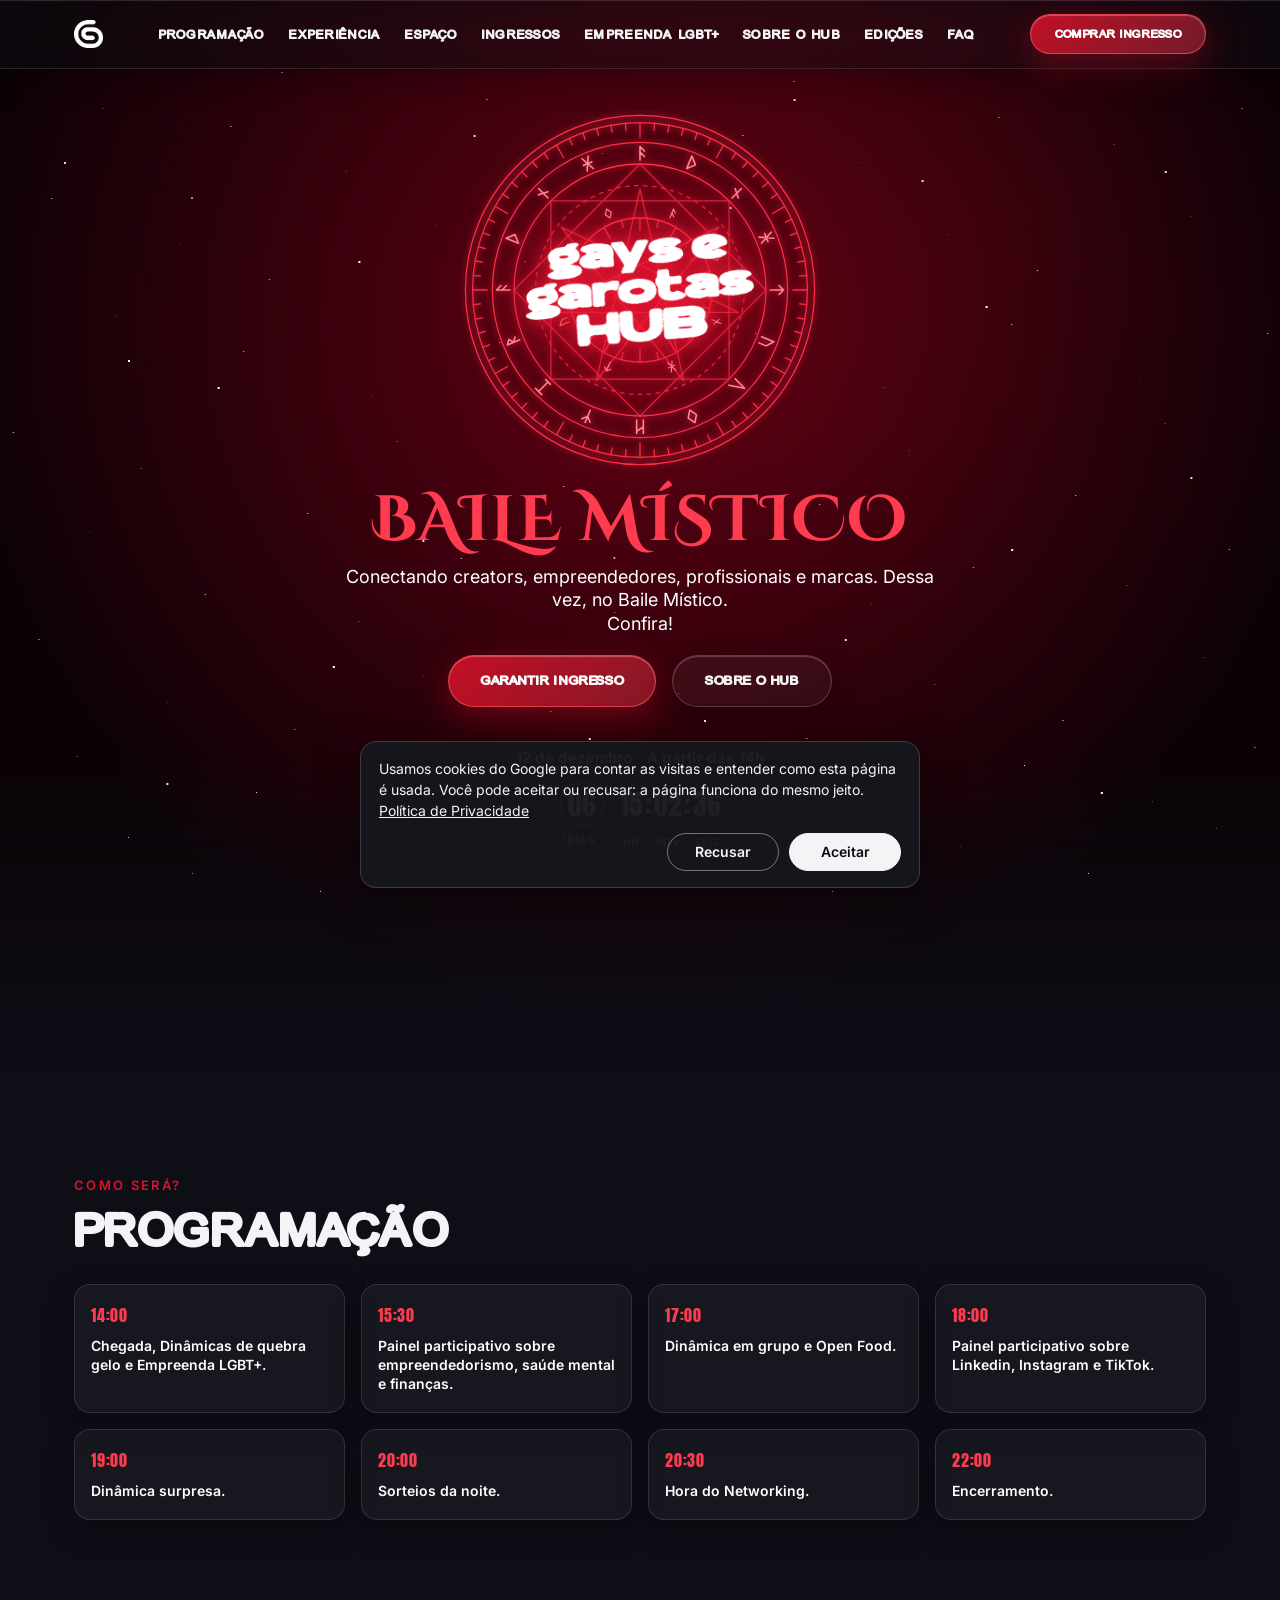
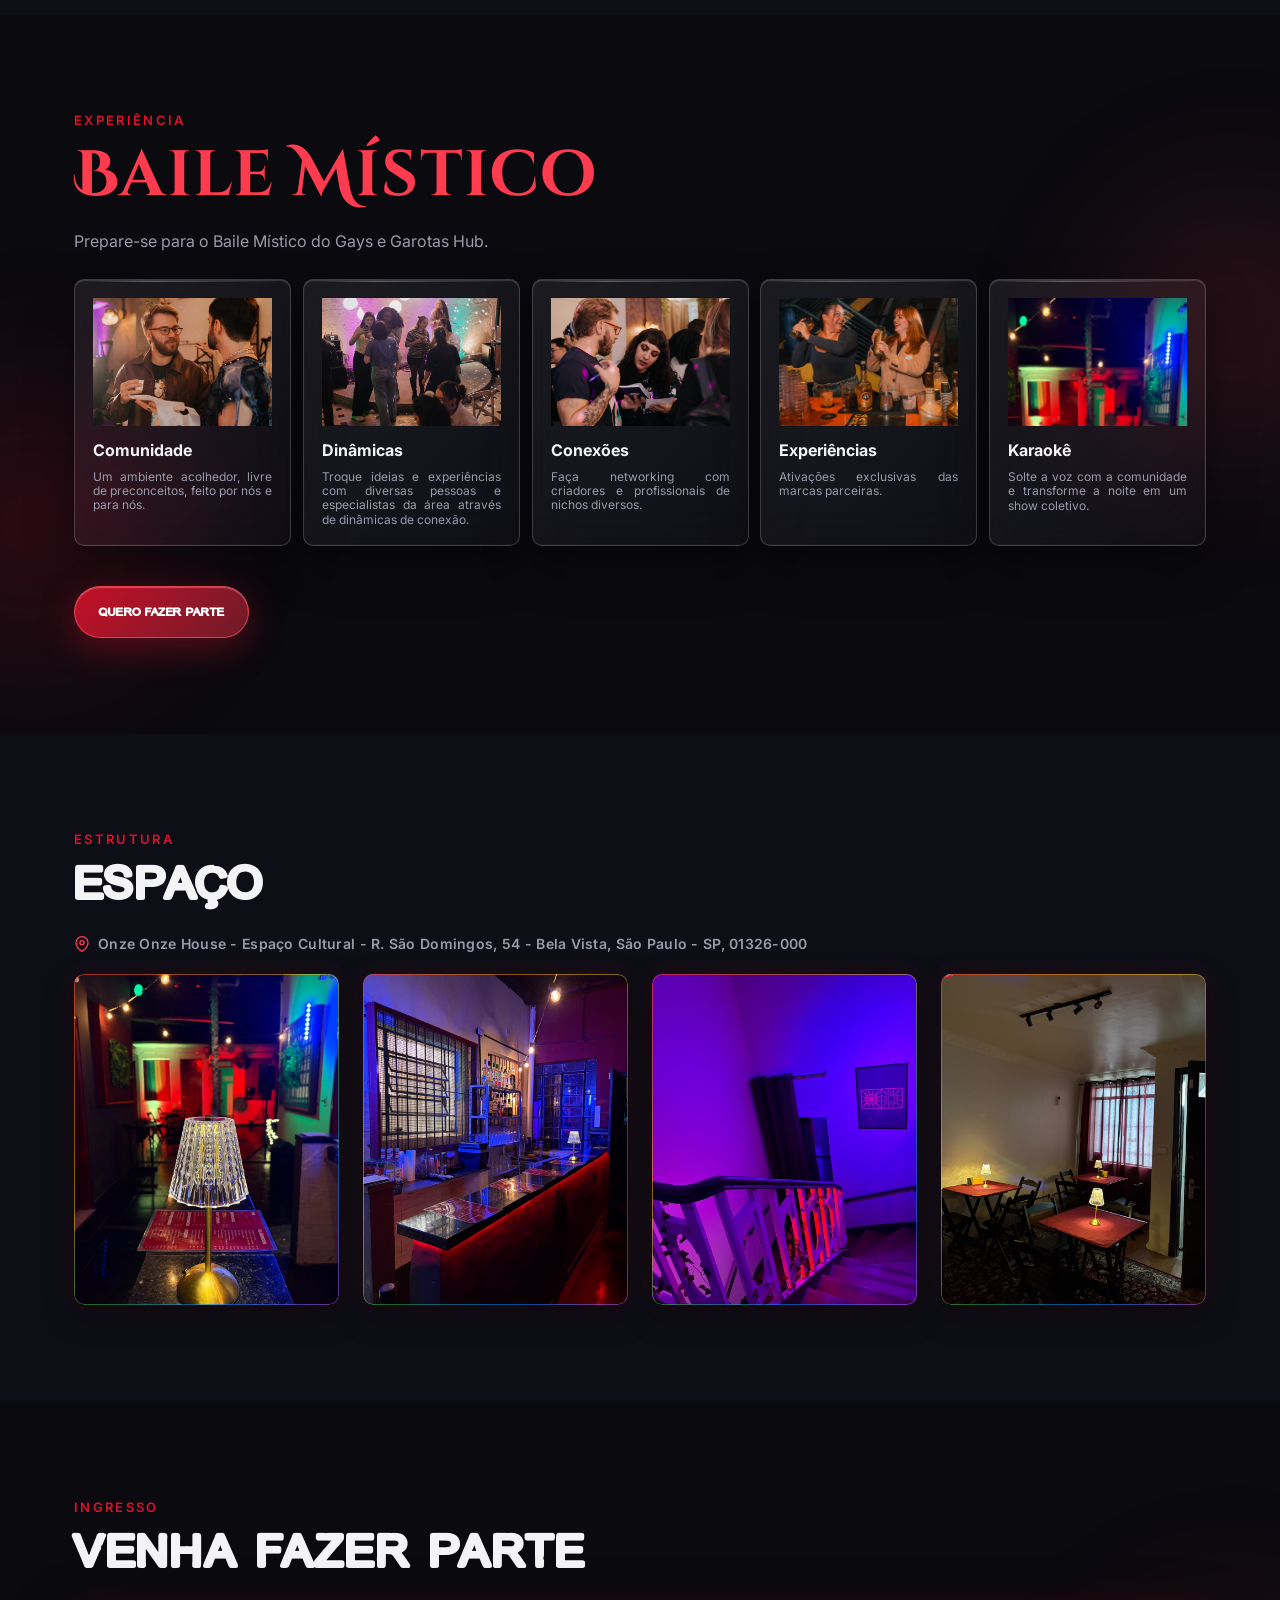
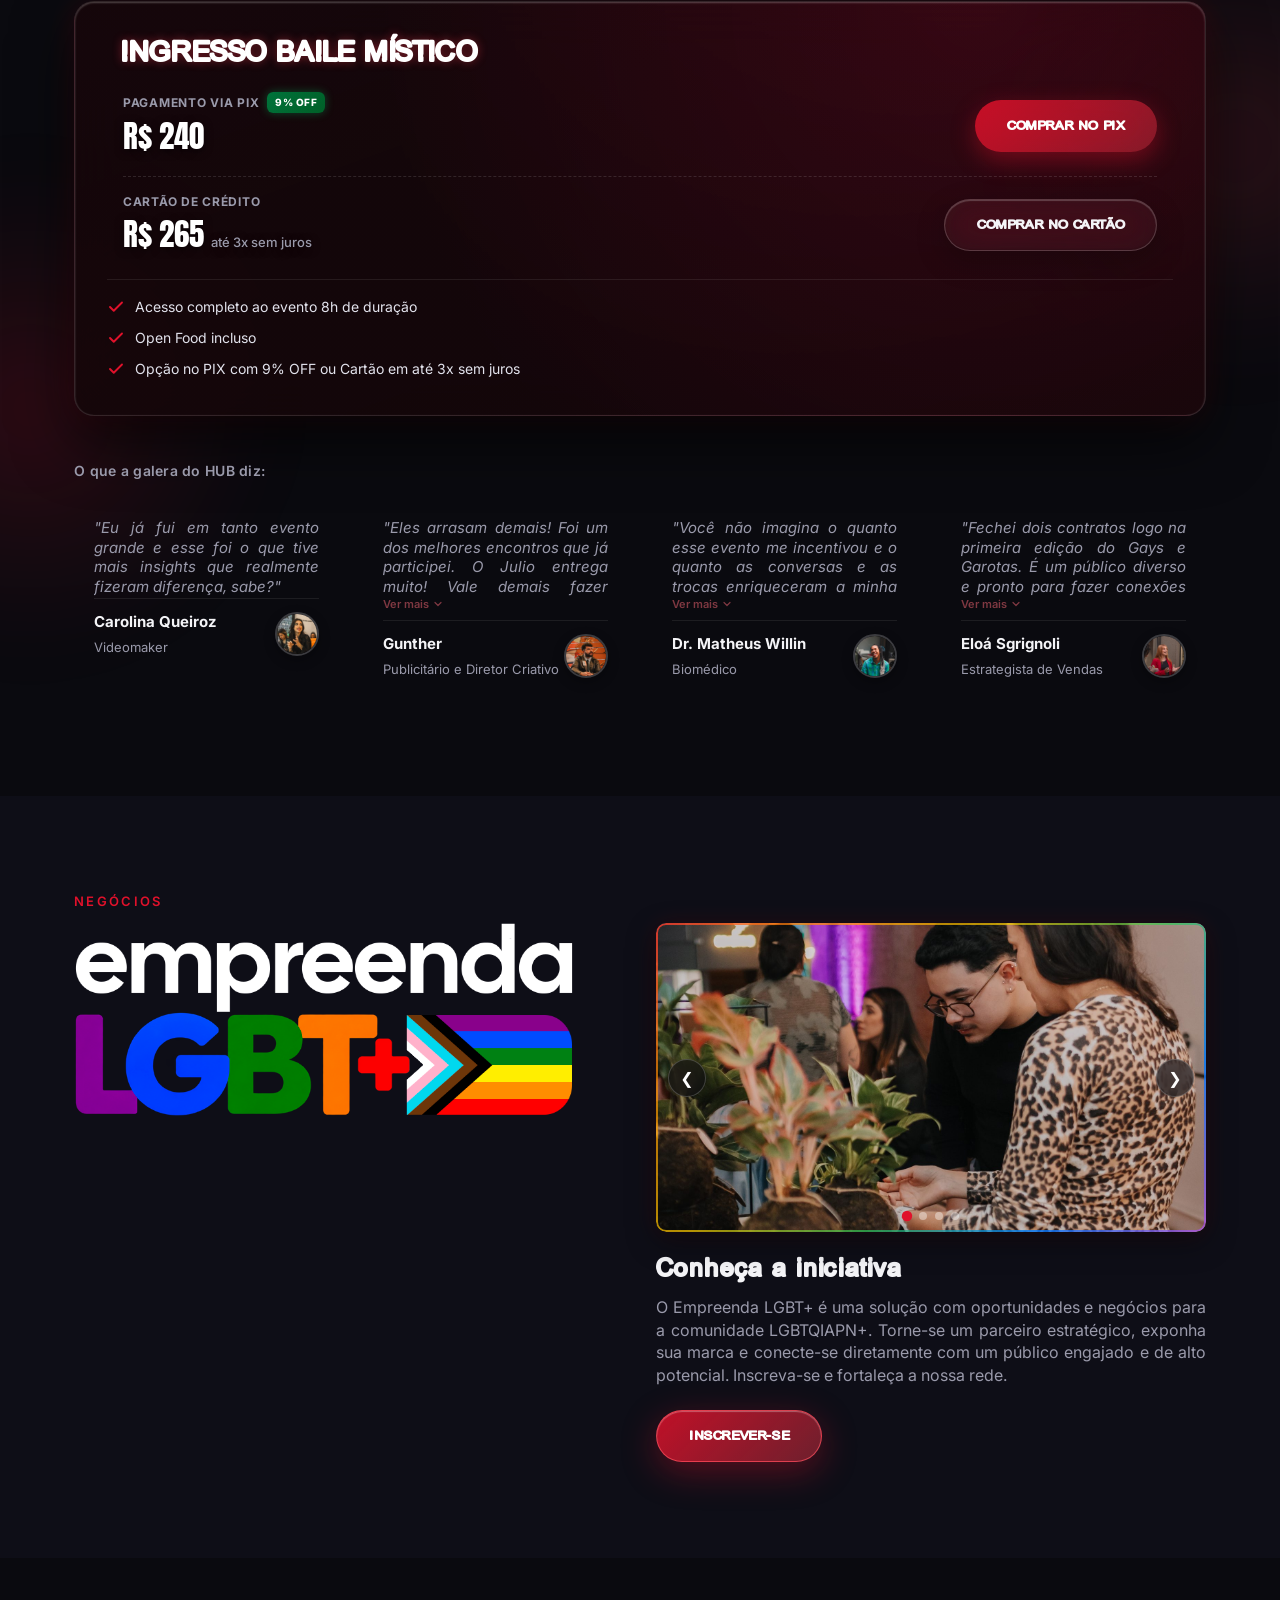
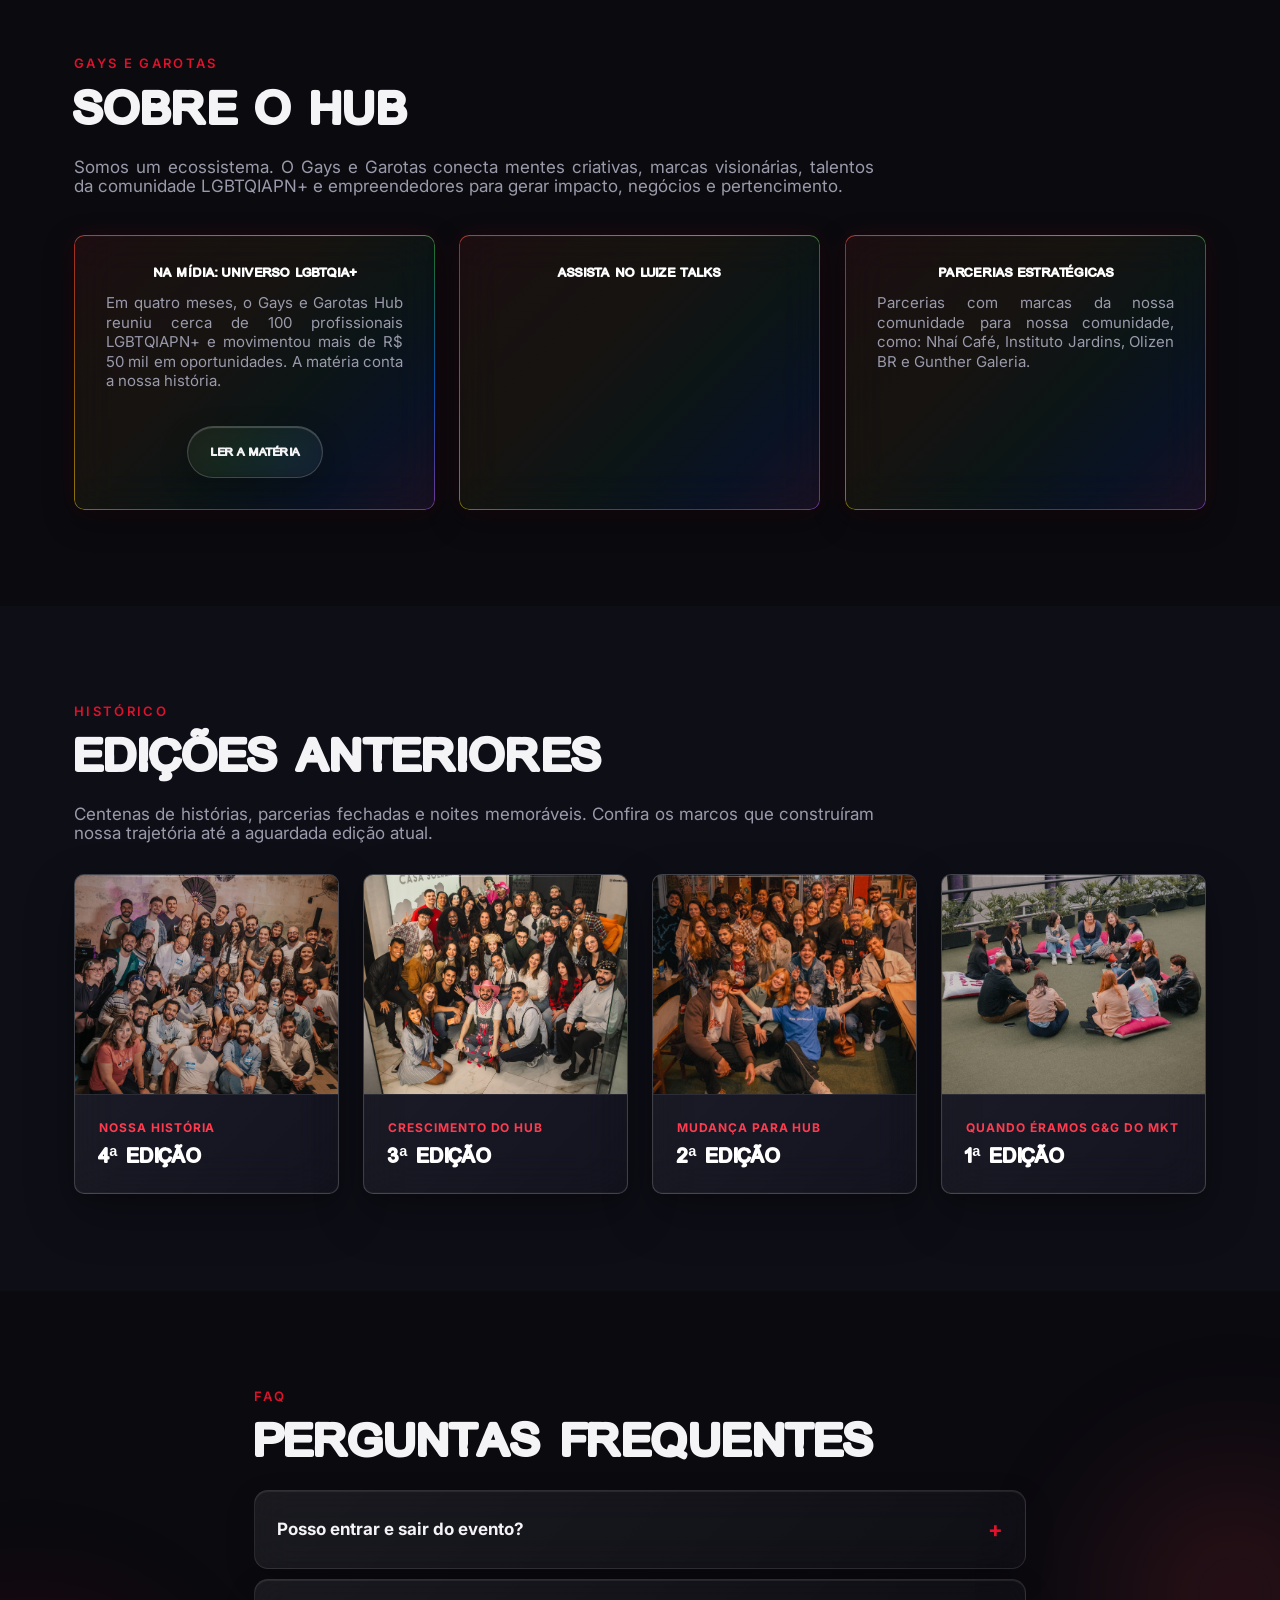
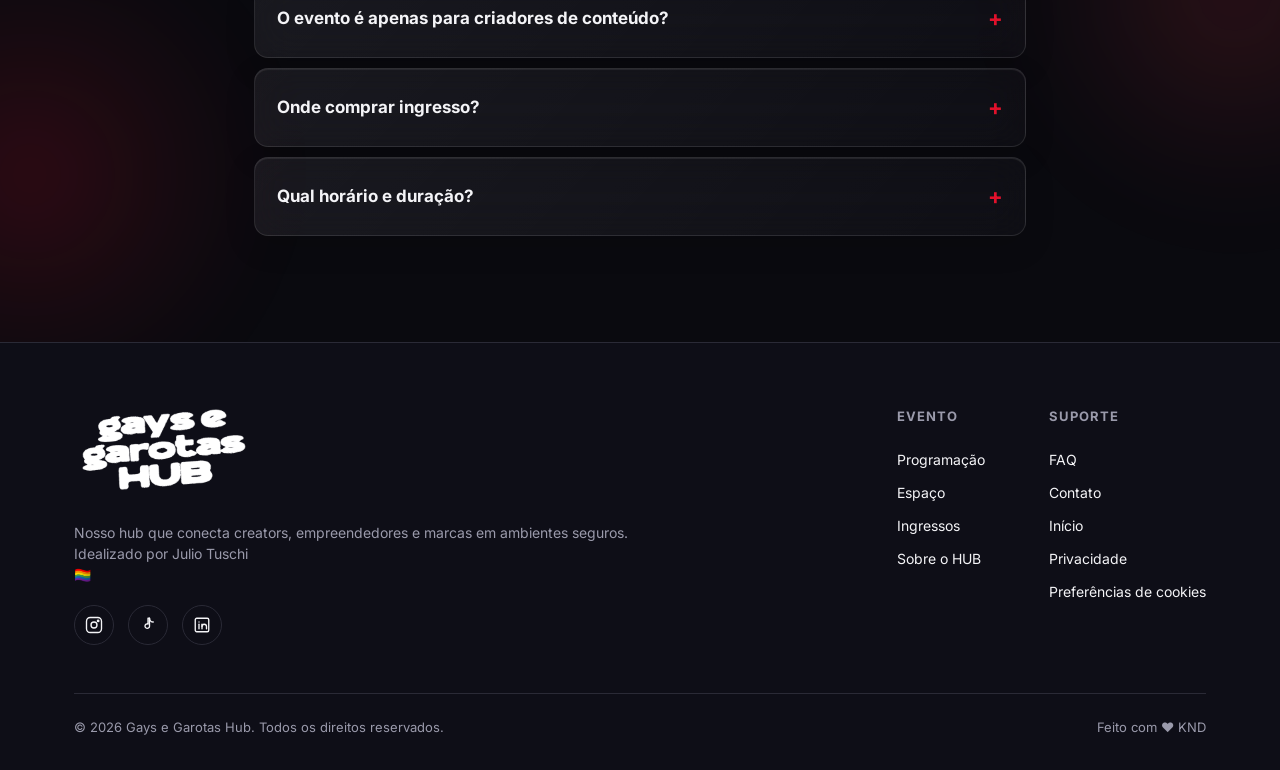
==== commit fbfa00d1: "Baile Místico no Onze Onze House - Espaço Cultural (R. São Domingos, 54 - Bela Vista): endereço na p" ====
--- a/evento/index.html
+++ b/evento/index.html
@@ -9,20 +9,20 @@
 <title>Gays e Garotas Hub - Baile Místico</title>
 
 
-<meta name="description" content="Participe do Gays e Garotas Hub - Baile Místico na Dilogia, Casa da Diversidade em São Paulo. O Gays e Garotas Hub oferece conexões reais para a comunidade LGBTQIAPN+, creators, empreendedores e networking. Garanta seu ingresso!">
+<meta name="description" content="Participe do Gays e Garotas Hub - Baile Místico no Onze Onze House - Espaço Cultural, em São Paulo. O Gays e Garotas Hub oferece conexões reais para a comunidade LGBTQIAPN+, creators, empreendedores e networking. Garanta seu ingresso!">
 
 <!-- Open Graph / Redes Sociais -->
 <meta property="og:type" content="website">
 <meta property="og:url" content="https://gaysegarotas.com.br/evento/">
 <meta property="og:title" content="Gays e Garotas Hub - Baile Místico">
-<meta property="og:description" content="Participe do Gays e Garotas Hub - Baile Místico na Dilogia, Casa da Diversidade em São Paulo. Conexões reais para a comunidade LGBTQIAPN+, creators, empreendedores e networking. Garanta seu ingresso!">
+<meta property="og:description" content="Participe do Gays e Garotas Hub - Baile Místico no Onze Onze House - Espaço Cultural, em São Paulo. Conexões reais para a comunidade LGBTQIAPN+, creators, empreendedores e networking. Garanta seu ingresso!">
 <meta property="og:image" content="https://gaysegarotas.com.br/img/imgevento/baile-mistico.png">
 
 <!-- Twitter Cards -->
 <meta name="twitter:card" content="summary_large_image">
 <meta name="twitter:url" content="https://gaysegarotas.com.br/evento/">
 <meta name="twitter:title" content="Gays e Garotas Hub - Baile Místico">
-<meta name="twitter:description" content="Participe do Gays e Garotas Hub - Baile Místico na Dilogia, Casa da Diversidade em São Paulo. Conexões reais para a comunidade LGBTQIAPN+, creators, empreendedores e networking. Garanta seu ingresso!">
+<meta name="twitter:description" content="Participe do Gays e Garotas Hub - Baile Místico no Onze Onze House - Espaço Cultural, em São Paulo. Conexões reais para a comunidade LGBTQIAPN+, creators, empreendedores e networking. Garanta seu ingresso!">
 <meta name="twitter:image" content="https://gaysegarotas.com.br/img/imgevento/baile-mistico.png">
 
 <link rel="icon" type="image/png" sizes="32x32" href="/favicon.png">
@@ -51,13 +51,13 @@
   ],
   "location": {
     "@type": "Place",
-    "name": "Dilogia, Casa da Diversidade",
+    "name": "Onze Onze House - Espaço Cultural",
     "address": {
       "@type": "PostalAddress",
-      "streetAddress": "R. Conselheiro Carrão, 546 - Bela Vista",
+      "streetAddress": "R. São Domingos, 54 - Bela Vista",
       "addressLocality": "São Paulo",
       "addressRegion": "SP",
-      "postalCode": "01328-000",
+      "postalCode": "01326-000",
       "addressCountry": "BR"
     }
   },
@@ -87,7 +87,7 @@
 }
 </script>
 
-<link rel="stylesheet" href="/evento/estilo.css?v=8">
+<link rel="stylesheet" href="/evento/estilo.css?v=9">
 
 <script>
   if (/constructor/i.test(window.HTMLElement) || (function (p) { return p.toString() === "[object SafariRemoteNotification]"; })(!window['safari'] || (typeof safari !== 'undefined' && window['safari'].pushNotification))) {
@@ -210,6 +210,11 @@
             <strong>Experiências</strong><br>
             <span>Ativações exclusivas das marcas parceiras.</span>
           </div>
+          <div class="experiencia-card reveal">
+            <img src="/img/experiencia/karaoke.jpg" alt="Karaokê">
+            <strong>Karaokê</strong><br>
+            <span>Solte a voz com a comunidade e transforme a noite em um show coletivo.</span>
+          </div>
         </div>
       </div>
       <a href="#ingressos" class="btn bootzy link-pagamento-global" style="margin-top:10px;">Quero fazer parte</a>
@@ -221,12 +226,12 @@
   <div class="container">
     <span class="eyebrow reveal">Estrutura</span>
     <h2 class="reveal">Espaço</h2>
-    <a href="https://www.google.com/maps/search/?api=1&query=R.+Conselheiro+Carr%C3%A3o,+546+-+Bela+Vista,+S%C3%A3o+Paulo+-+SP" target="_blank" rel="noopener noreferrer" class="reveal" style="display: inline-flex; align-items: center; gap: 8px; font-size: 14px; font-family: var(--font-body); font-weight: 600; color: var(--muted); margin-bottom: 20px; text-transform: none; letter-spacing: 0.02em; text-decoration: none; transition: color 0.2s ease;" onmouseover="this.style.color='var(--text)'" onmouseout="this.style.color='var(--muted)'">
+    <a href="https://www.google.com/maps/search/?api=1&query=Onze+Onze+House+R.+S%C3%A3o+Domingos,+54+-+Bela+Vista,+S%C3%A3o+Paulo+-+SP" target="_blank" rel="noopener noreferrer" class="reveal" style="display: inline-flex; align-items: center; gap: 8px; font-size: 14px; font-family: var(--font-body); font-weight: 600; color: var(--muted); margin-bottom: 20px; text-transform: none; letter-spacing: 0.02em; text-decoration: none; transition: color 0.2s ease;" onmouseover="this.style.color='var(--text)'" onmouseout="this.style.color='var(--muted)'">
       <svg width="16" height="16" viewBox="0 0 24 24" fill="none" stroke="currentColor" stroke-width="2" stroke-linecap="round" stroke-linejoin="round" aria-hidden="true" style="flex-shrink: 0; color: var(--accent-2);">
         <path d="M21 10c0 7-9 13-9 13s-9-6-9-13a9 9 0 0 1 18 0z"></path>
         <circle cx="12" cy="10" r="3"></circle>
       </svg>
-      Dilogia, Casa da Diversidade - R. Conselheiro Carrão, 546 - Bela Vista, São Paulo - SP, 01328-000
+      Onze Onze House - Espaço Cultural - R. São Domingos, 54 - Bela Vista, São Paulo - SP, 01326-000
     </a>
     <div class="ambiente-scroll">
       <div class="ambiente-grid" id="ambienteGrid"></div>
@@ -415,6 +420,6 @@
   </svg>
 </a>
 
-<script src="/evento/script.js?v=5"></script>
+<script src="/evento/script.js?v=6"></script>
 </body>
 </html>
--- a/evento/estilo.css
+++ b/evento/estilo.css
@@ -110,7 +110,6 @@
   font-size: clamp(44px, 9vw, 64px);
   line-height: 1.05;
   color: #ff3b4f;
-  text-shadow: 0 0 10px rgba(255,30,60,.8), 0 0 30px rgba(224,17,43,.55);
   letter-spacing: .02em;
 }
 
@@ -859,7 +858,7 @@
 }
 .experiencia-cards {
   display: grid;
-  grid-template-columns: repeat(4, 1fr);
+  grid-template-columns: repeat(5, 1fr);
   gap: 12px;
   margin-bottom: 30px;
 }
@@ -1062,33 +1061,12 @@
 .ambiente-card:hover::after { left: 145%; opacity: .95; }
 .ambiente-foto {
   width: 100%;
-  height: 240px;
+  height: auto;
+  aspect-ratio: 4 / 5;
   object-fit: cover;
   object-position: center;
   display: block;
 }
-.ambiente-info {
-  padding: 24px 22px;
-  display: flex;
-  align-items: center;
-  justify-content: center;
-  min-height: 60px;
-  box-sizing: border-box;
-  text-align: center;
-}
-.ambiente-info h3 {
-  font-family: 'BootzyTM', sans-serif !important;
-  font-size: 18px;
-  letter-spacing: .06em !important;
-  text-transform: uppercase;
-  color: #fff;
-  transform: rotate(-3deg);
-  display: inline-block;
-  line-height: 1;
-  margin: 0;
-  text-align: center;
-}
-
 @media (max-width: 600px) {
   .ambiente-scroll { position: relative; margin-right: -24px; }
   .ambiente-scroll::after {
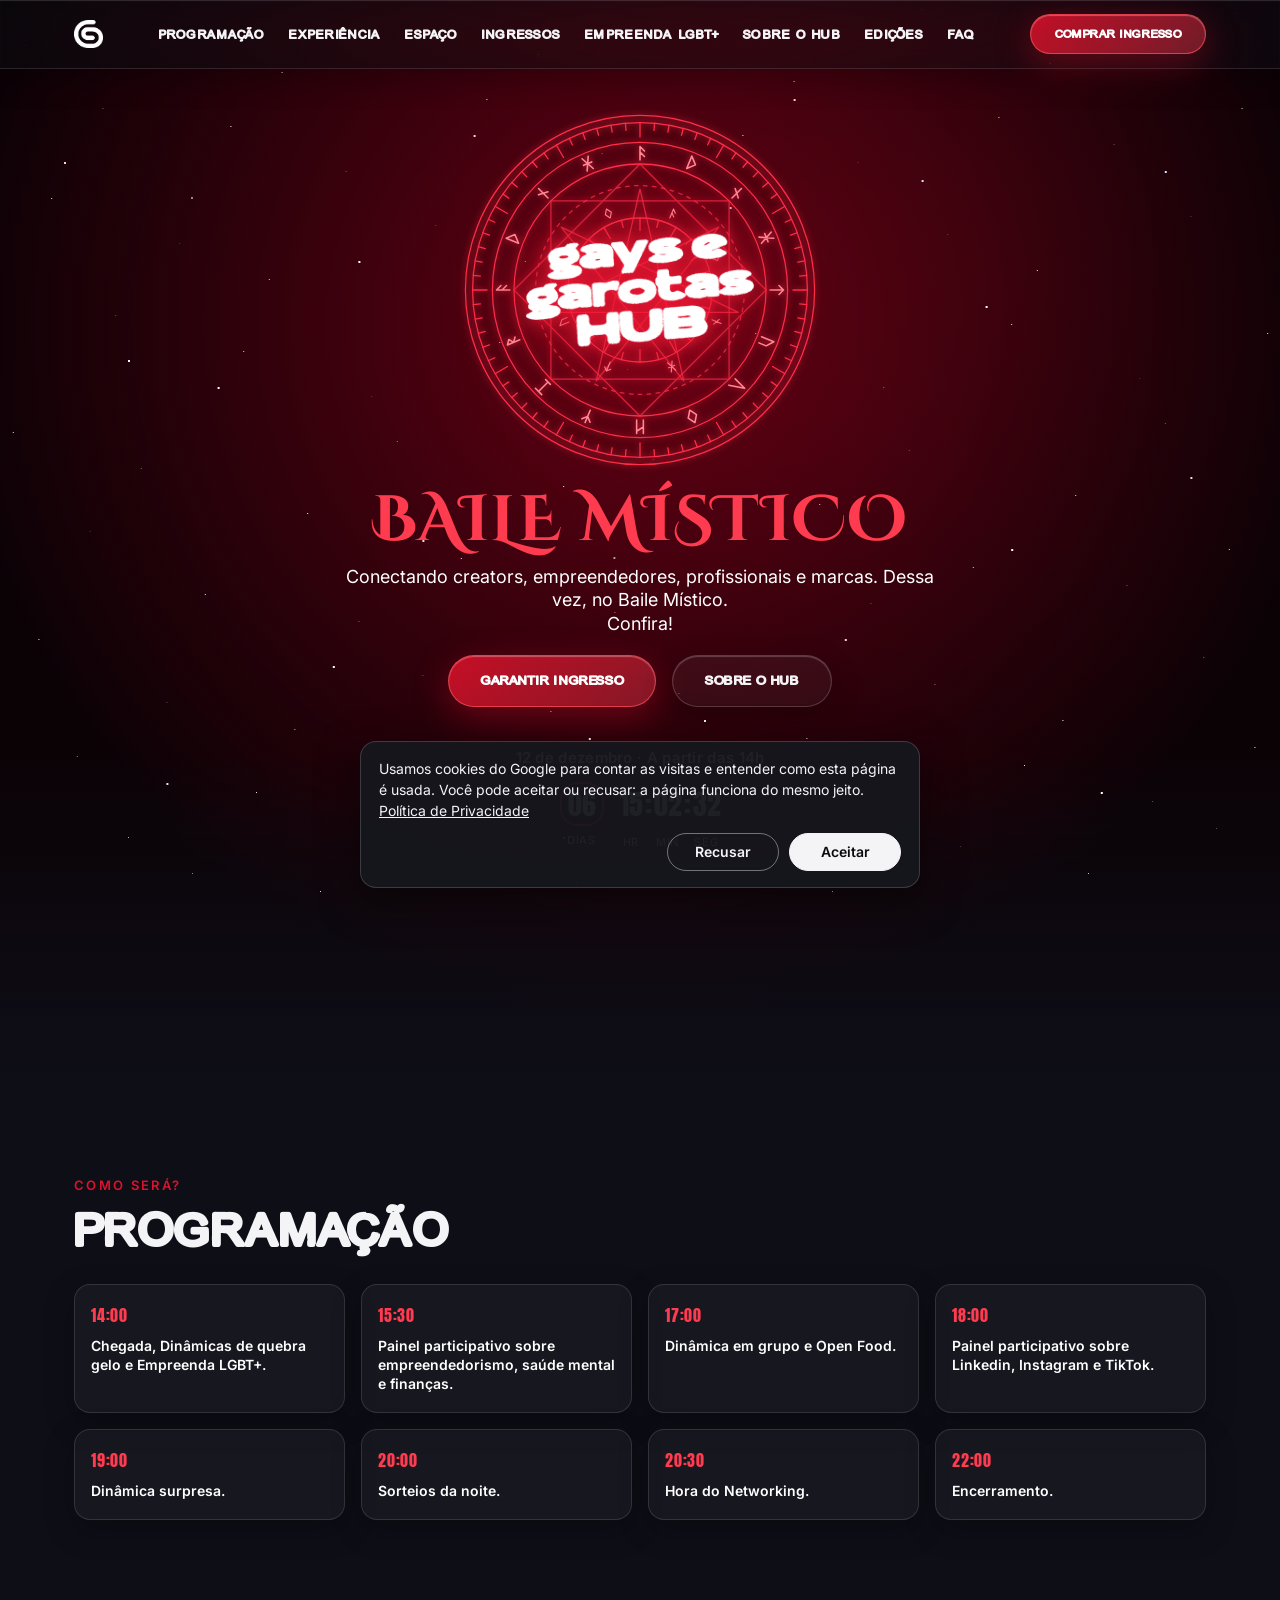
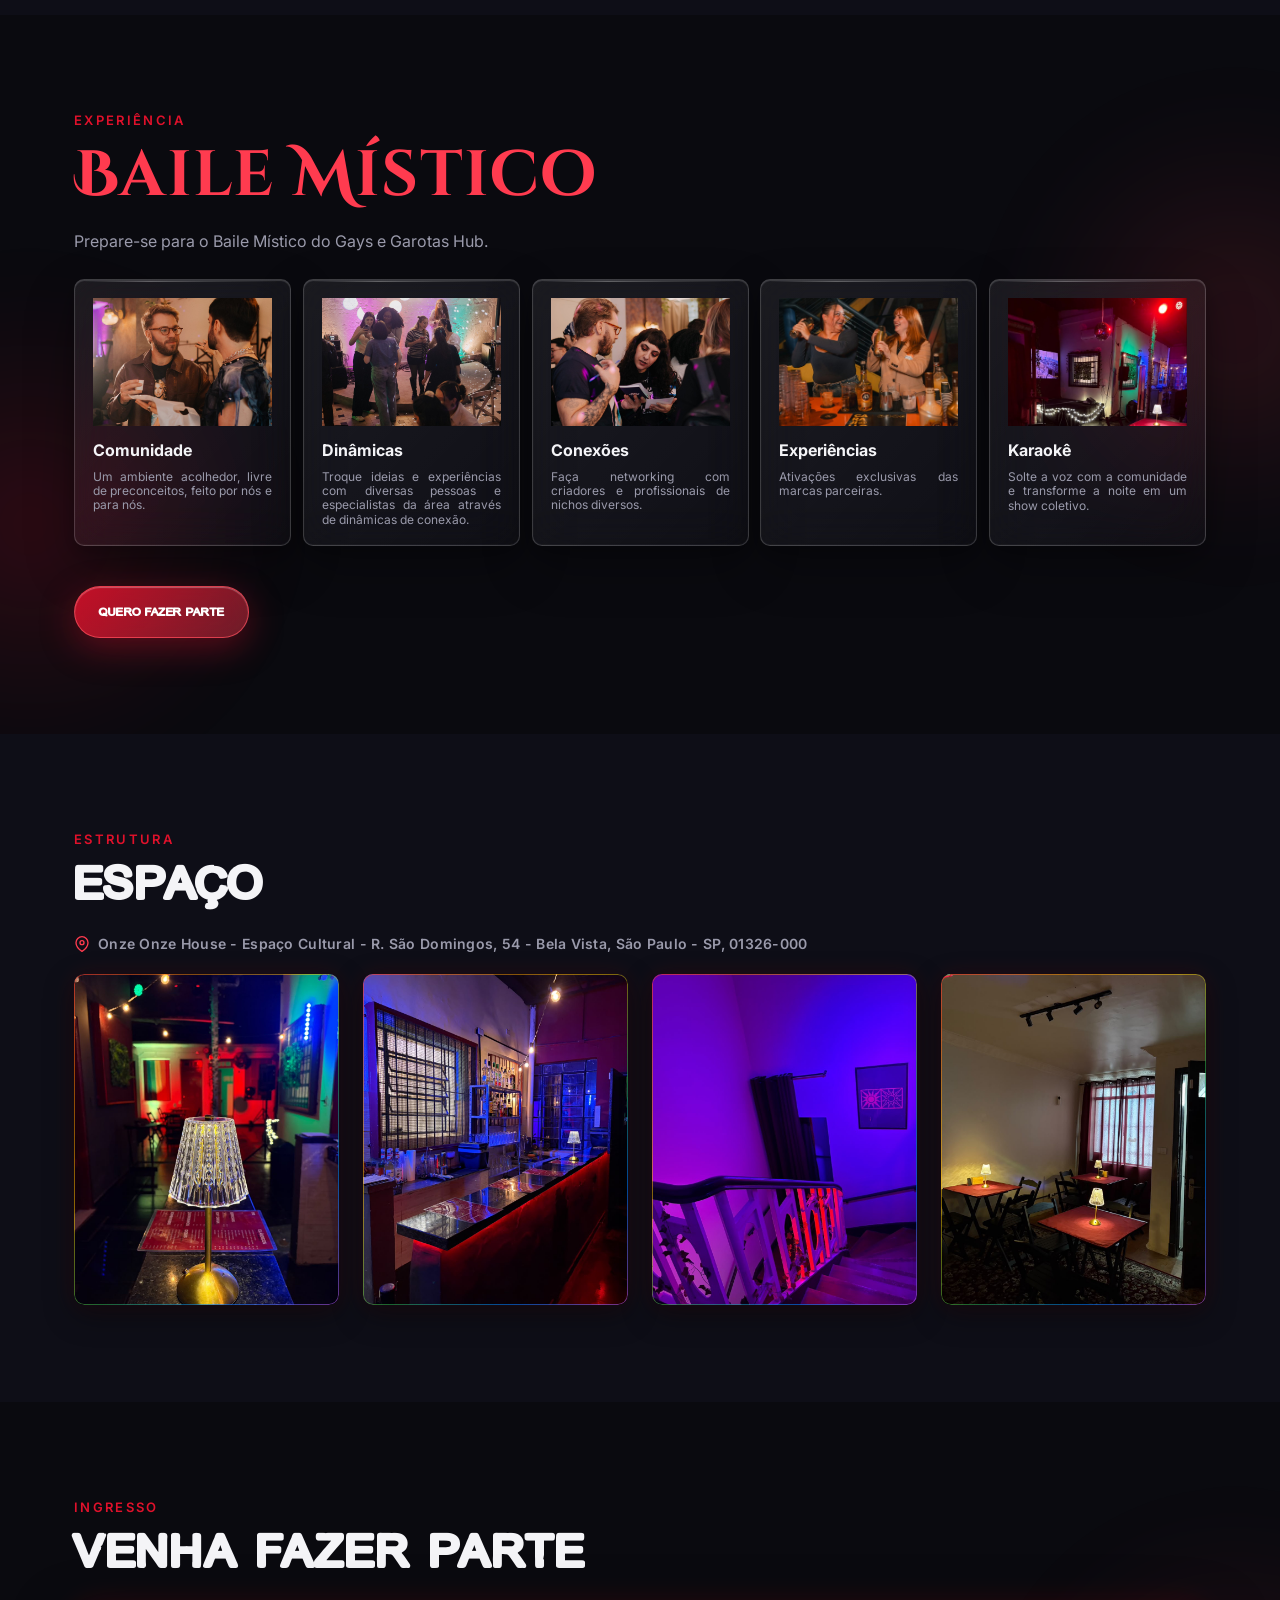
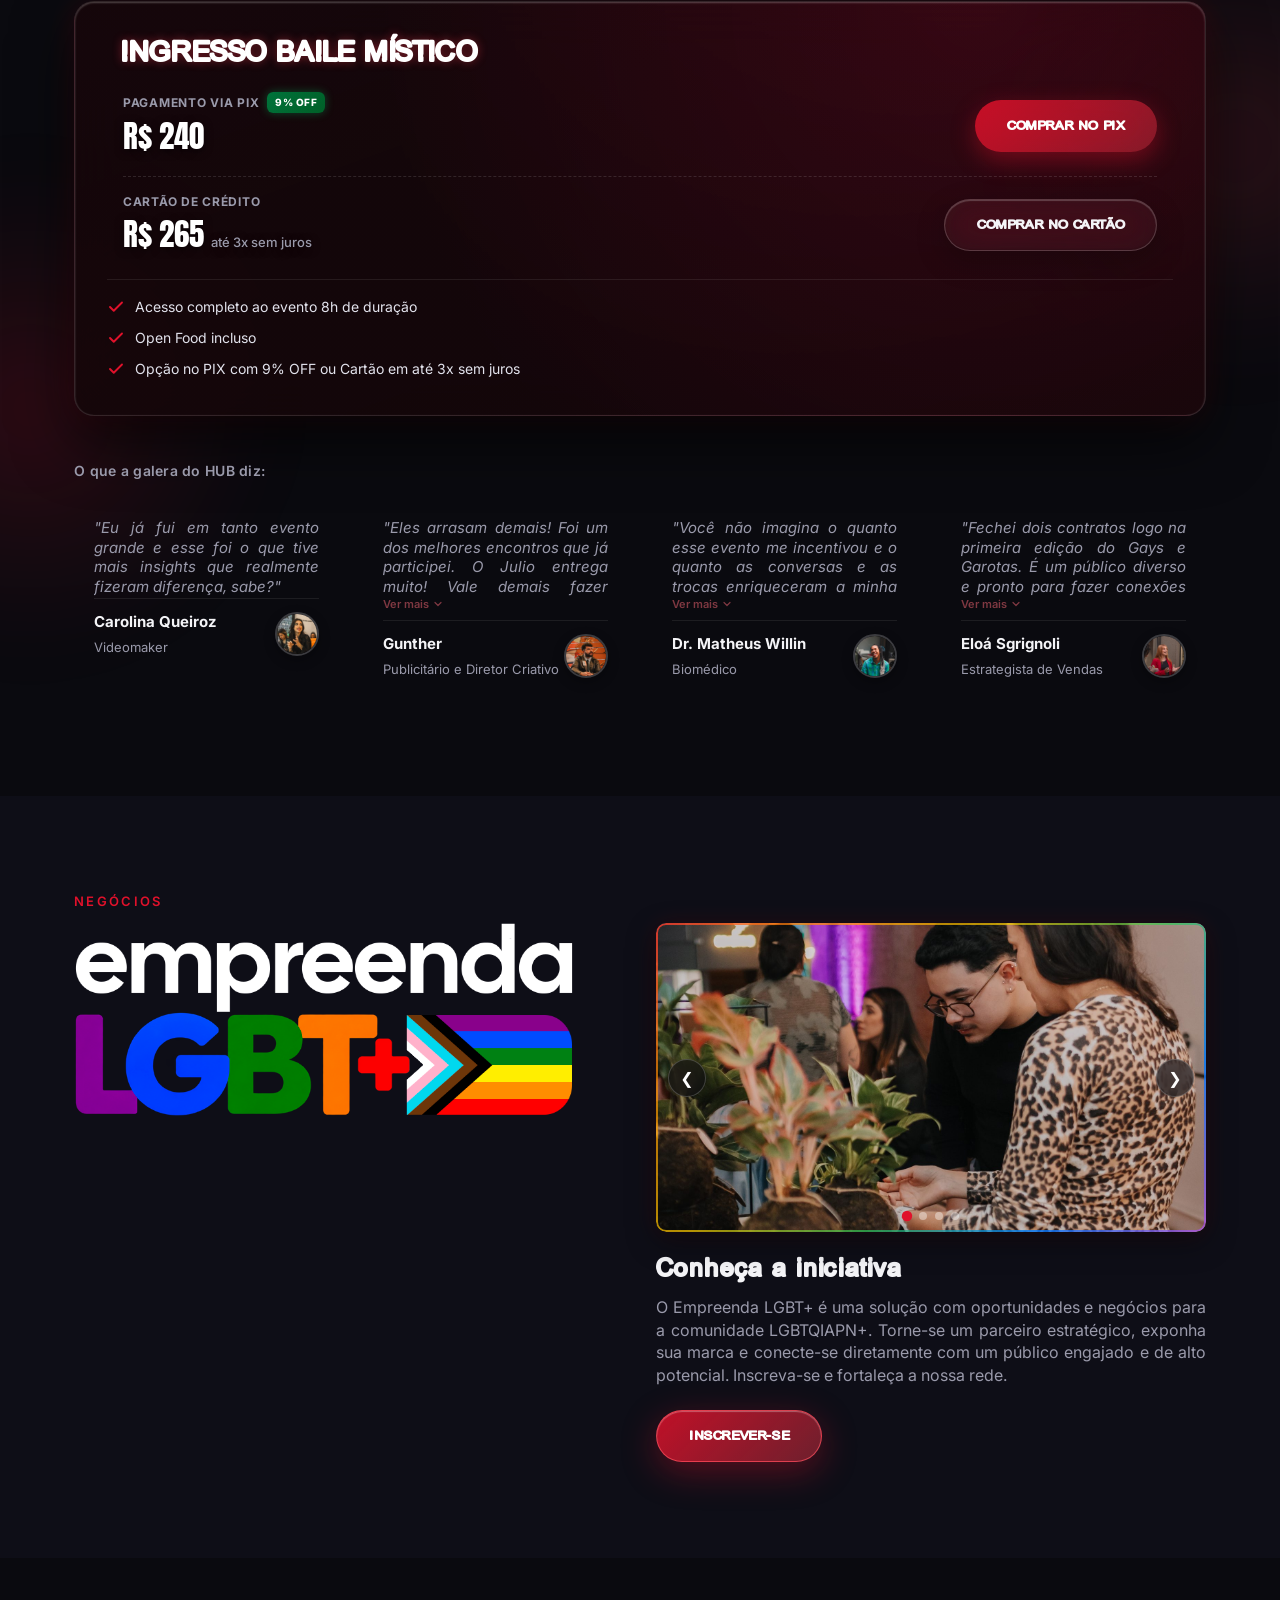
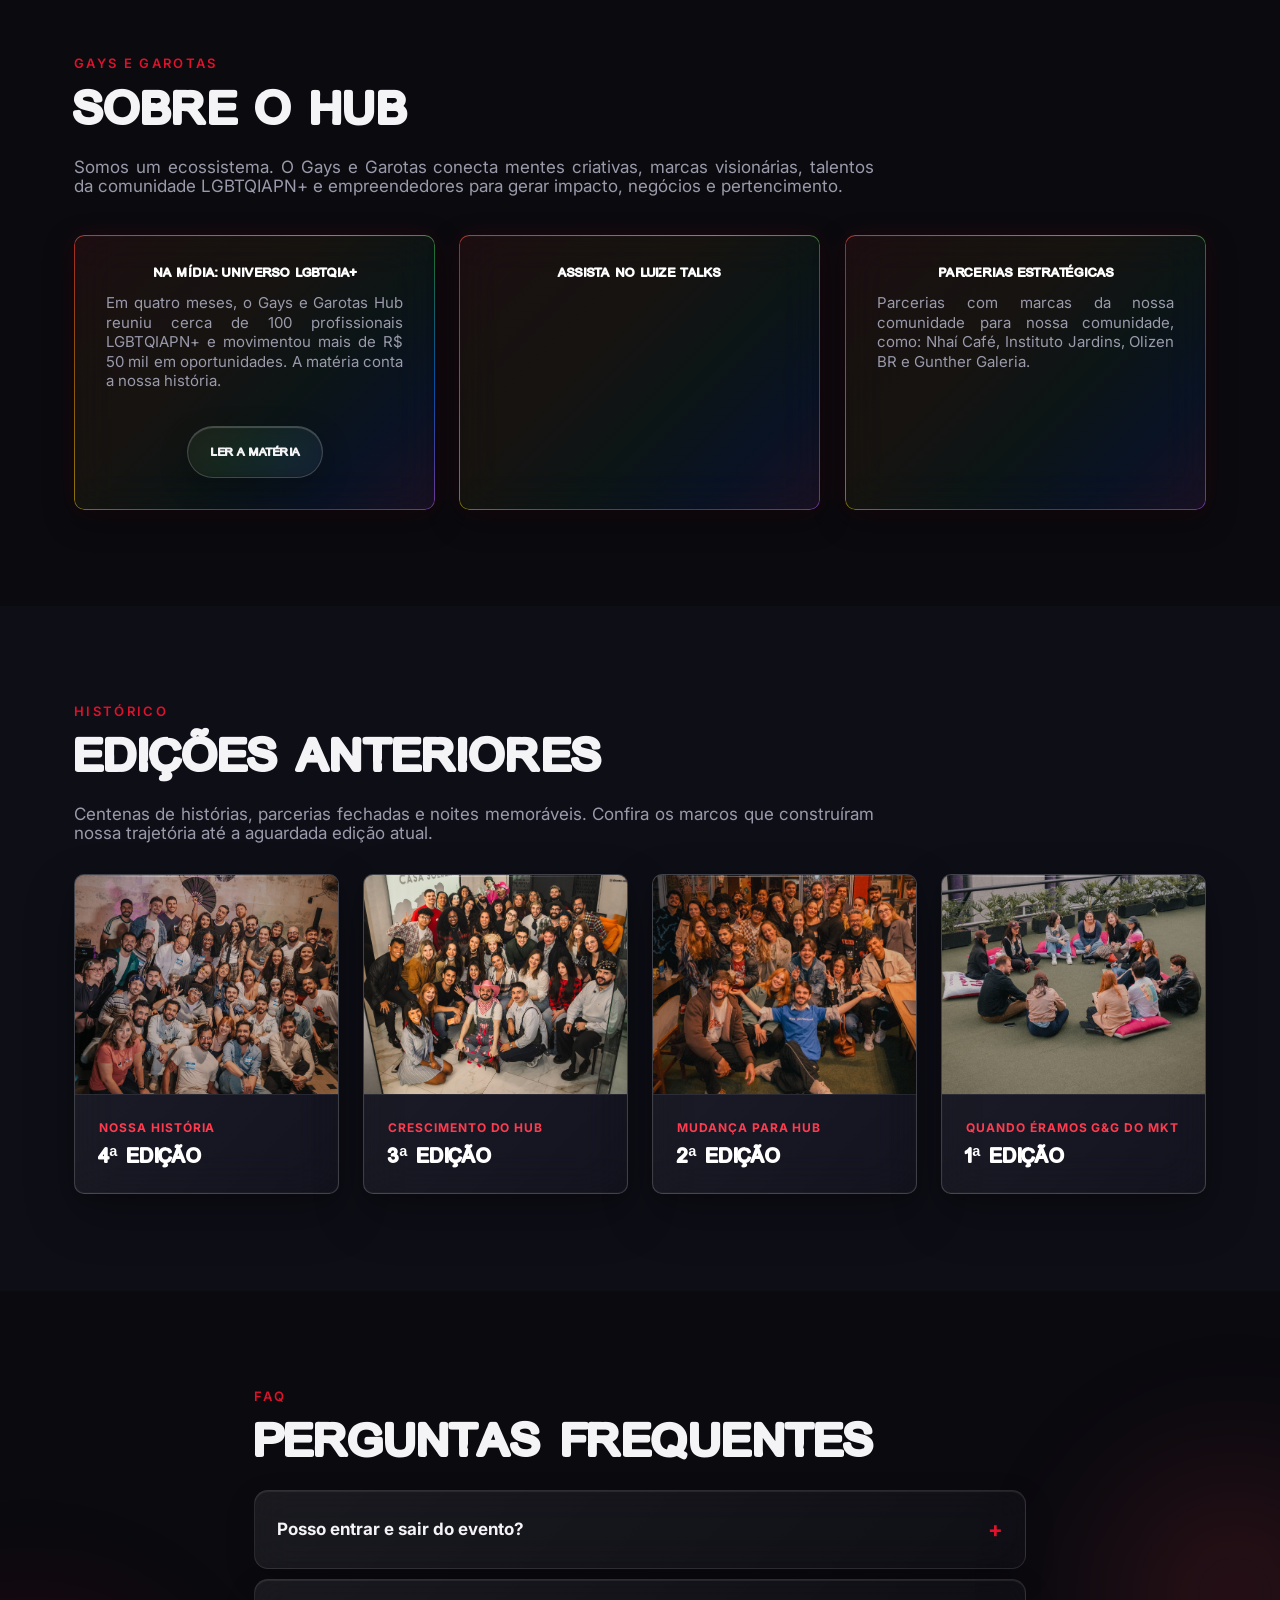
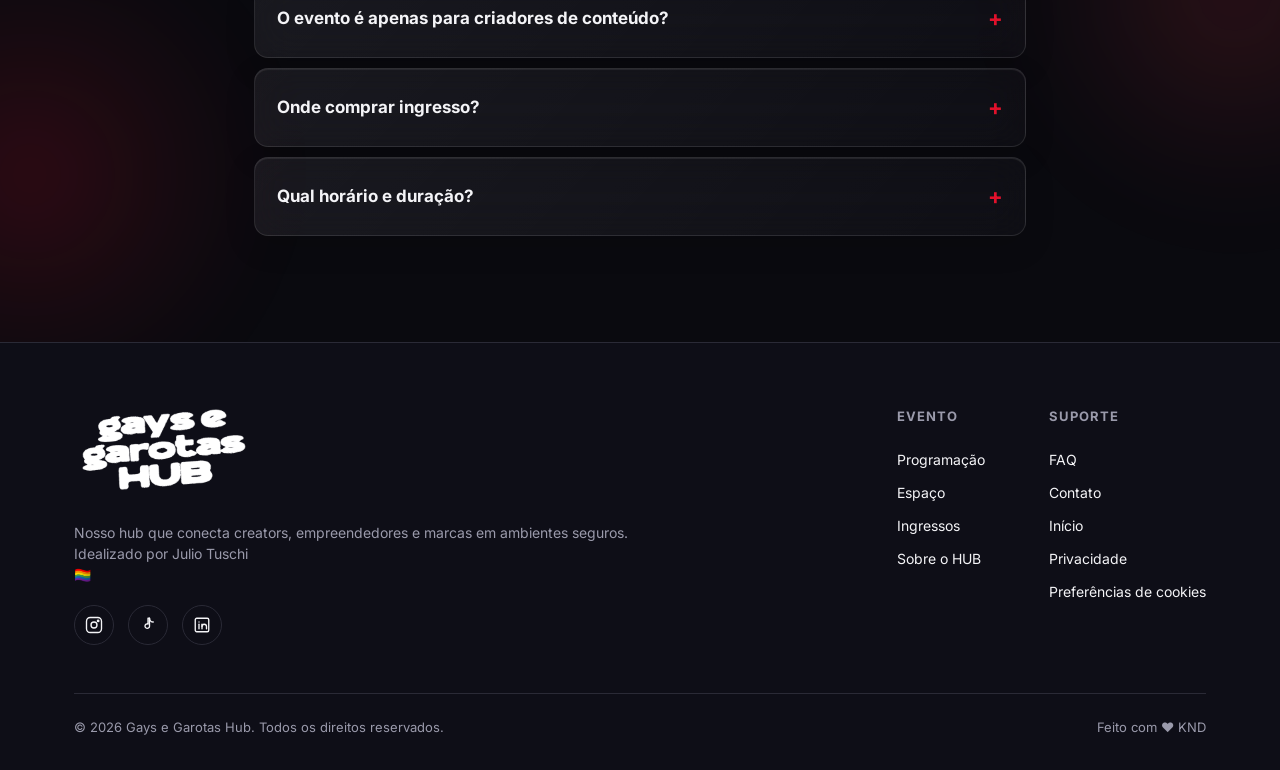
==== commit 4563515c: "Experiência: foto própria do Karaokê (o palco do Onze Onze House com o globo, o telão e a caixa de s" ====
--- a/evento/index.html
+++ b/evento/index.html
@@ -211,7 +211,7 @@
             <span>Ativações exclusivas das marcas parceiras.</span>
           </div>
           <div class="experiencia-card reveal">
-            <img src="/img/experiencia/karaoke.jpg" alt="Karaokê">
+            <img src="/img/experiencia/karaoke.jpg?v=2" alt="Karaokê">
             <strong>Karaokê</strong><br>
             <span>Solte a voz com a comunidade e transforme a noite em um show coletivo.</span>
           </div>
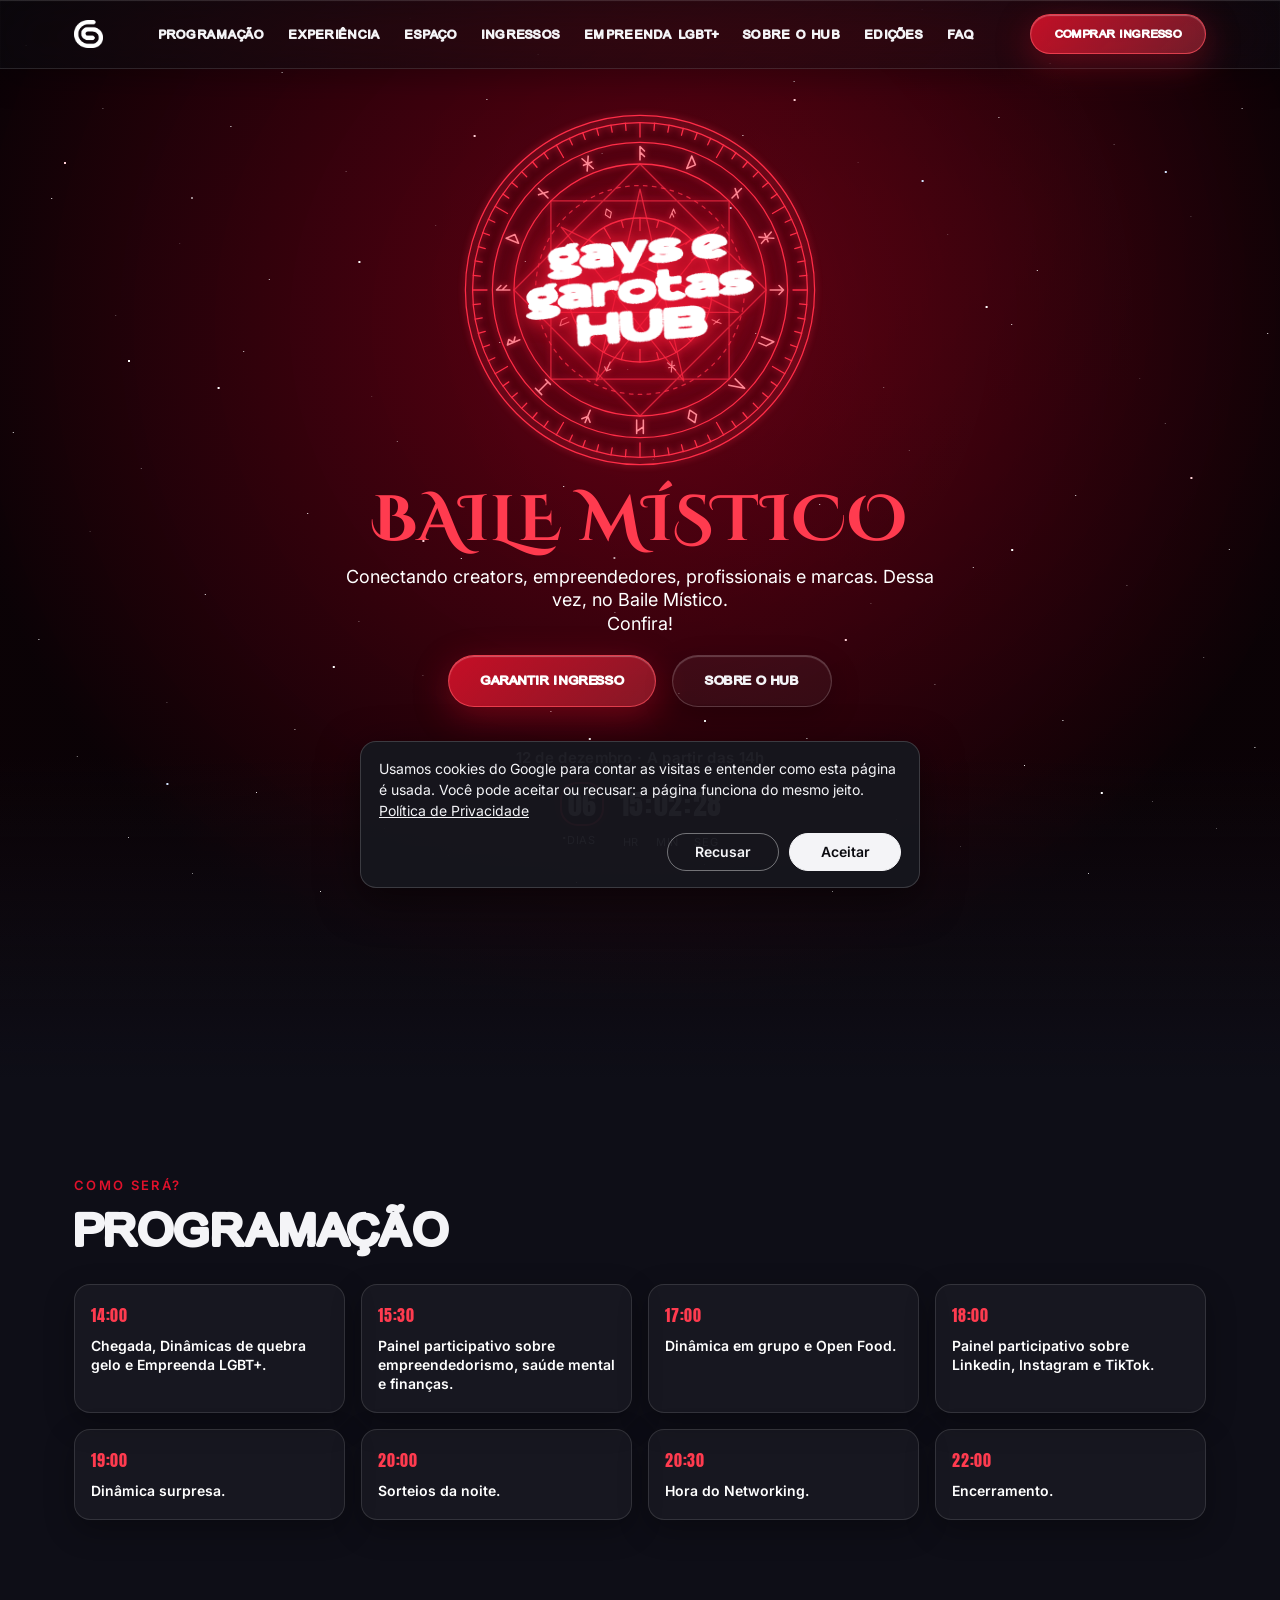
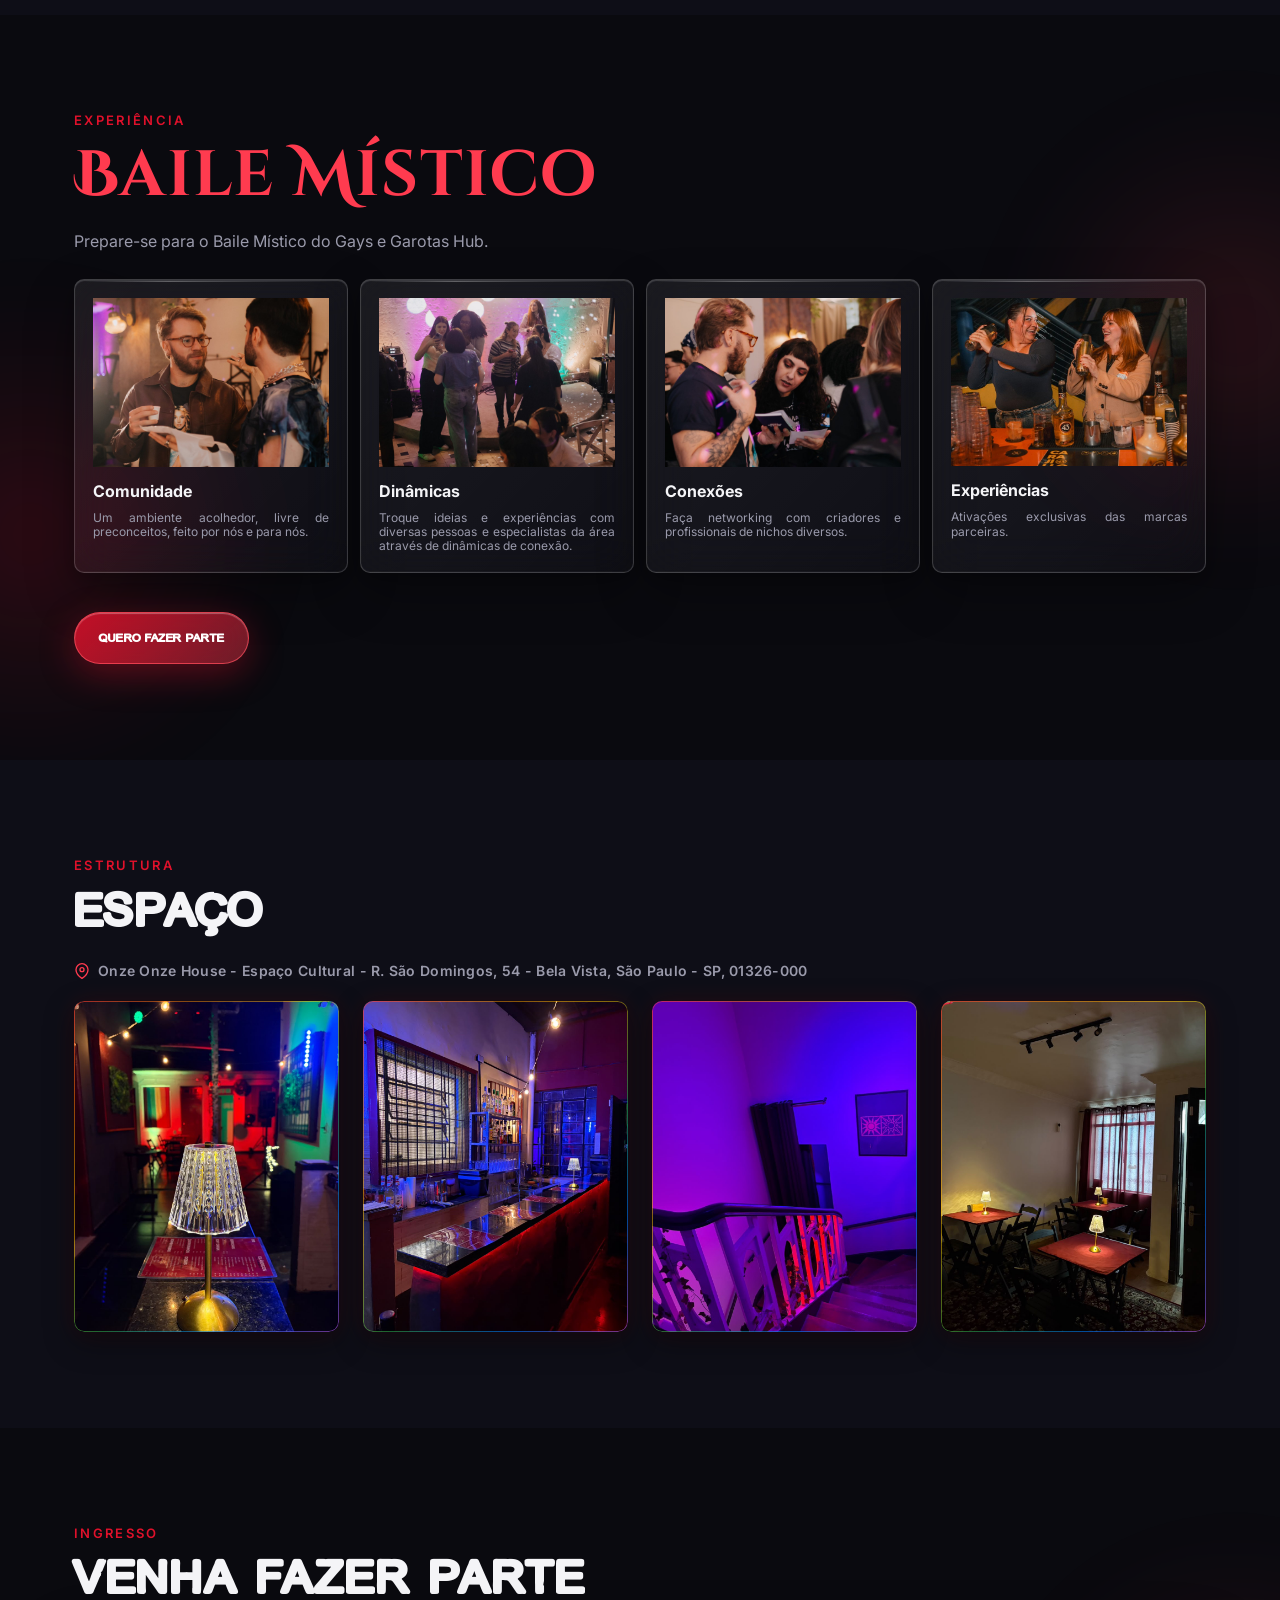
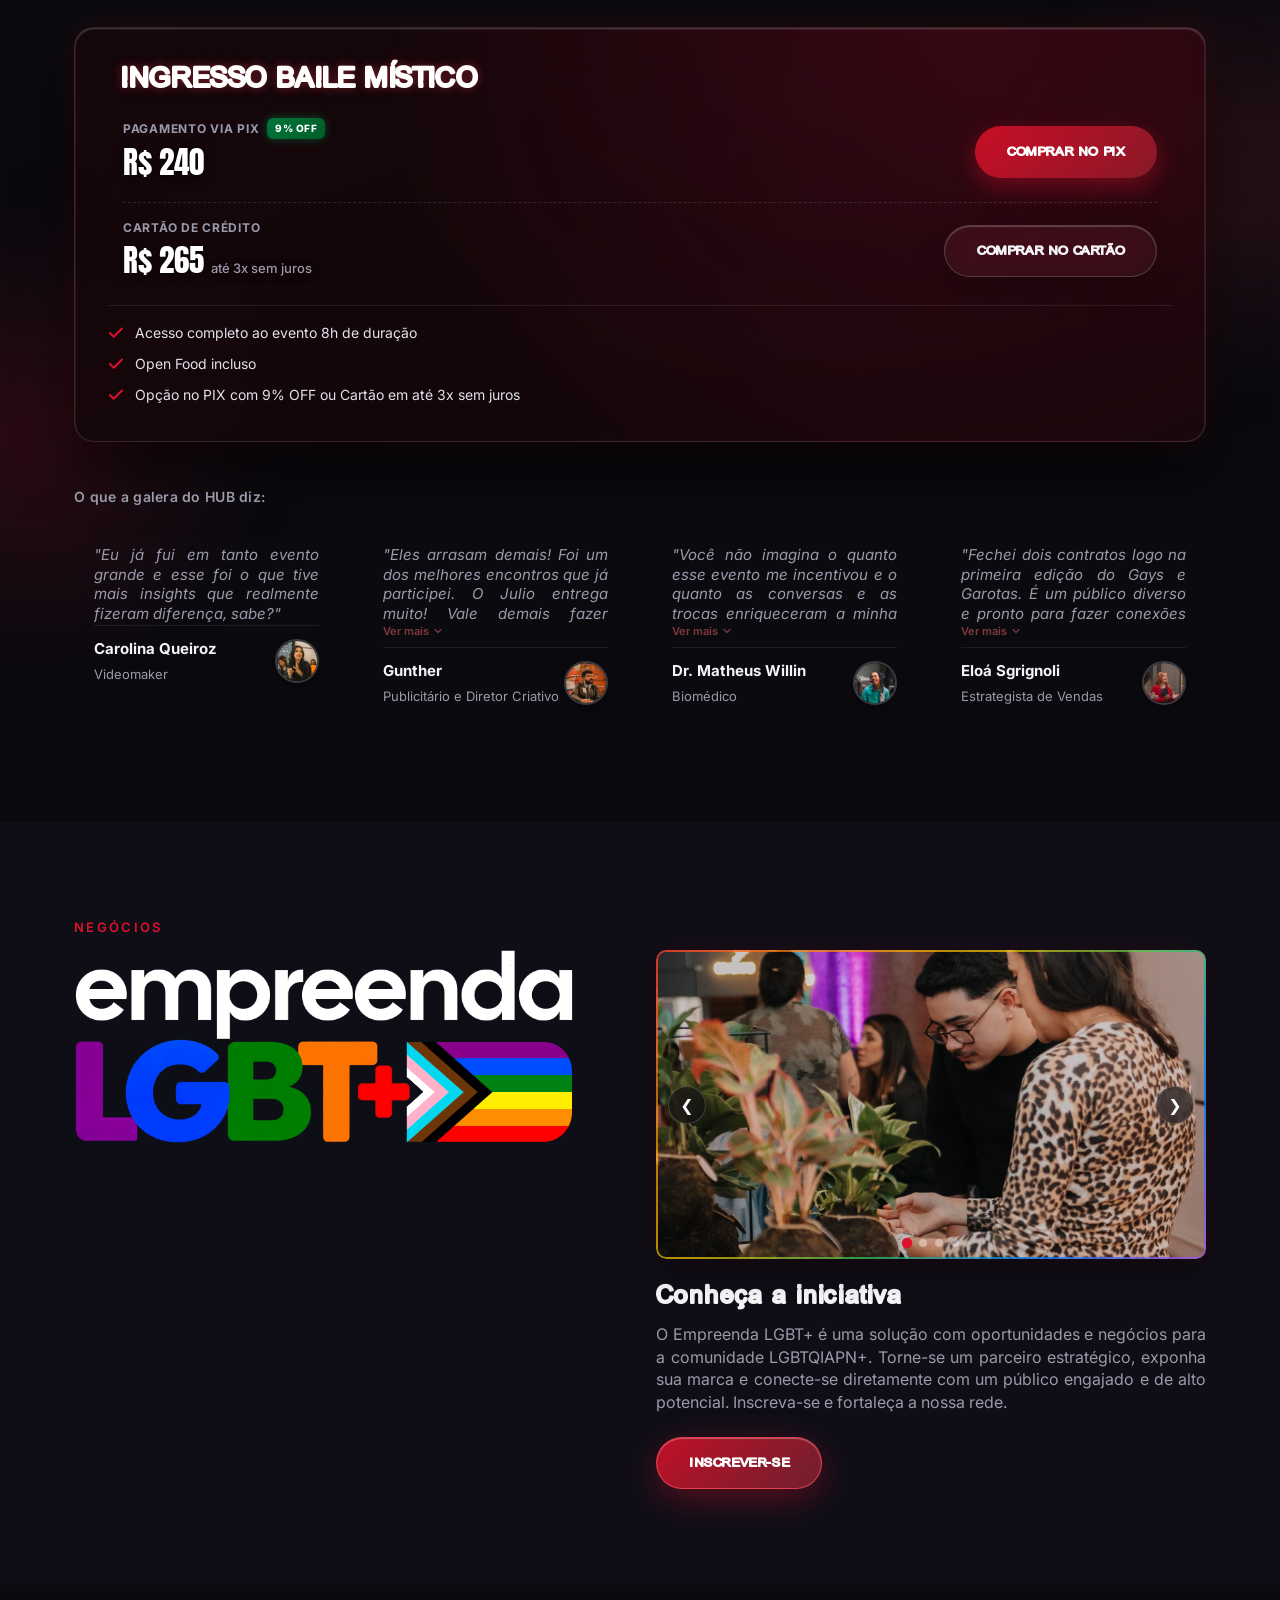
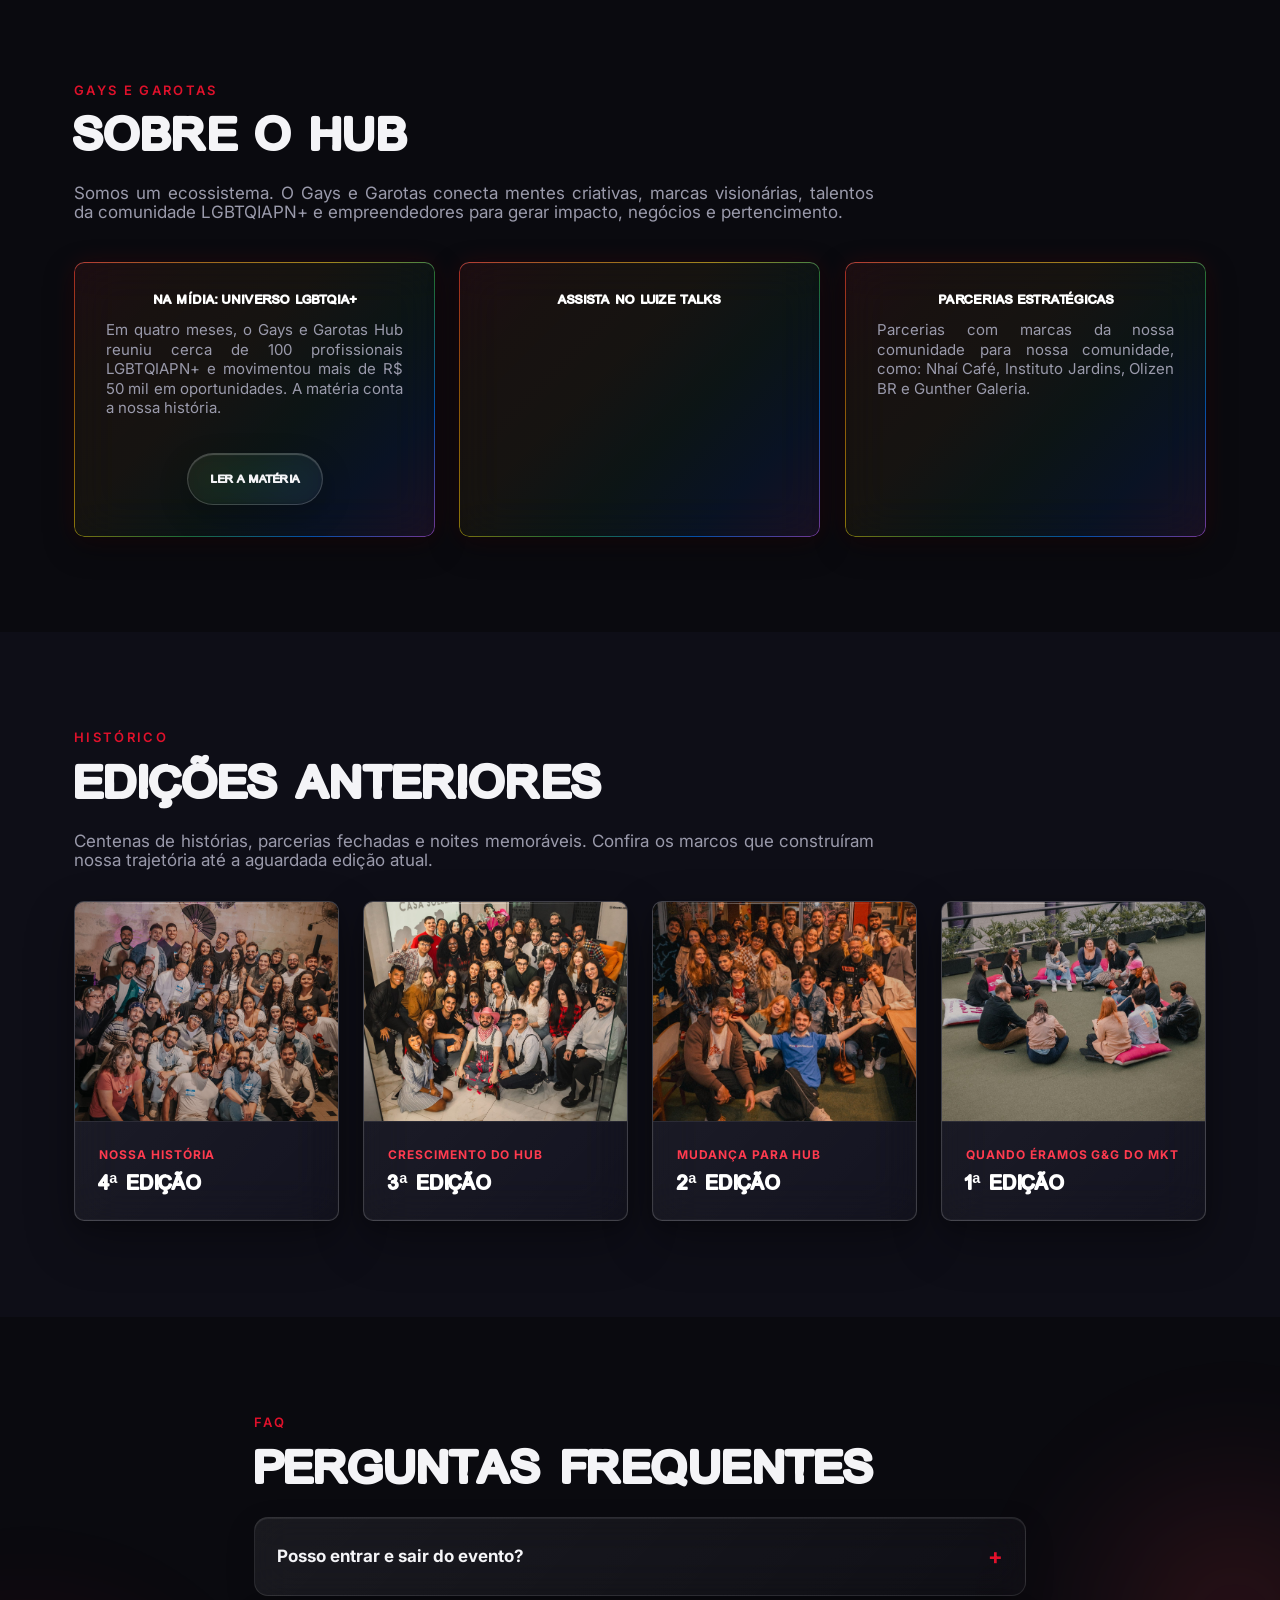
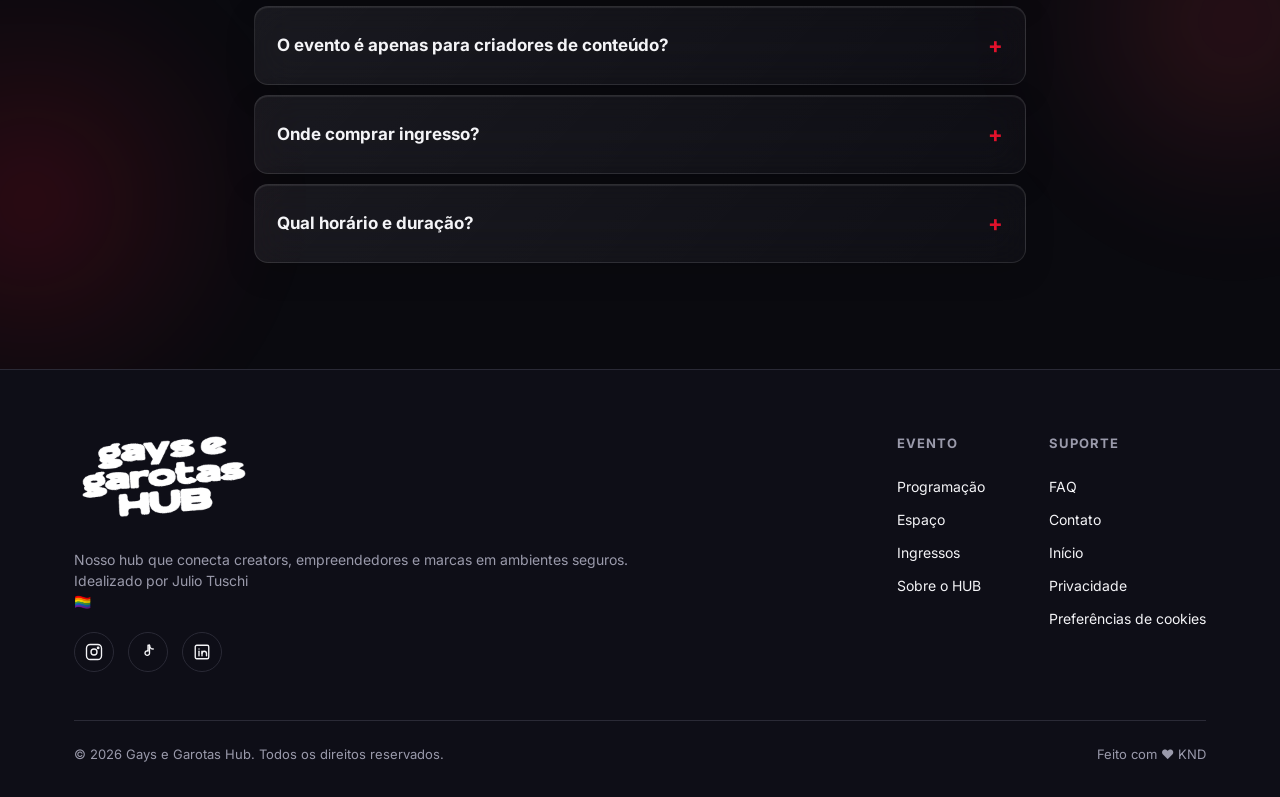
==== commit d373dac9: "Experiência: sem o card do Karaokê (volta aos 4 cards) (dono, 19/11)" ====
--- a/evento/index.html
+++ b/evento/index.html
@@ -87,7 +87,7 @@
 }
 </script>
 
-<link rel="stylesheet" href="/evento/estilo.css?v=9">
+<link rel="stylesheet" href="/evento/estilo.css?v=10">
 
 <script>
   if (/constructor/i.test(window.HTMLElement) || (function (p) { return p.toString() === "[object SafariRemoteNotification]"; })(!window['safari'] || (typeof safari !== 'undefined' && window['safari'].pushNotification))) {
@@ -209,11 +209,6 @@
             <img src="/img/experiencia/experiencias.jpg" alt="Experiências">
             <strong>Experiências</strong><br>
             <span>Ativações exclusivas das marcas parceiras.</span>
-          </div>
-          <div class="experiencia-card reveal">
-            <img src="/img/experiencia/karaoke.jpg?v=2" alt="Karaokê">
-            <strong>Karaokê</strong><br>
-            <span>Solte a voz com a comunidade e transforme a noite em um show coletivo.</span>
           </div>
         </div>
       </div>
--- a/evento/estilo.css
+++ b/evento/estilo.css
@@ -858,7 +858,7 @@
 }
 .experiencia-cards {
   display: grid;
-  grid-template-columns: repeat(5, 1fr);
+  grid-template-columns: repeat(4, 1fr);
   gap: 12px;
   margin-bottom: 30px;
 }
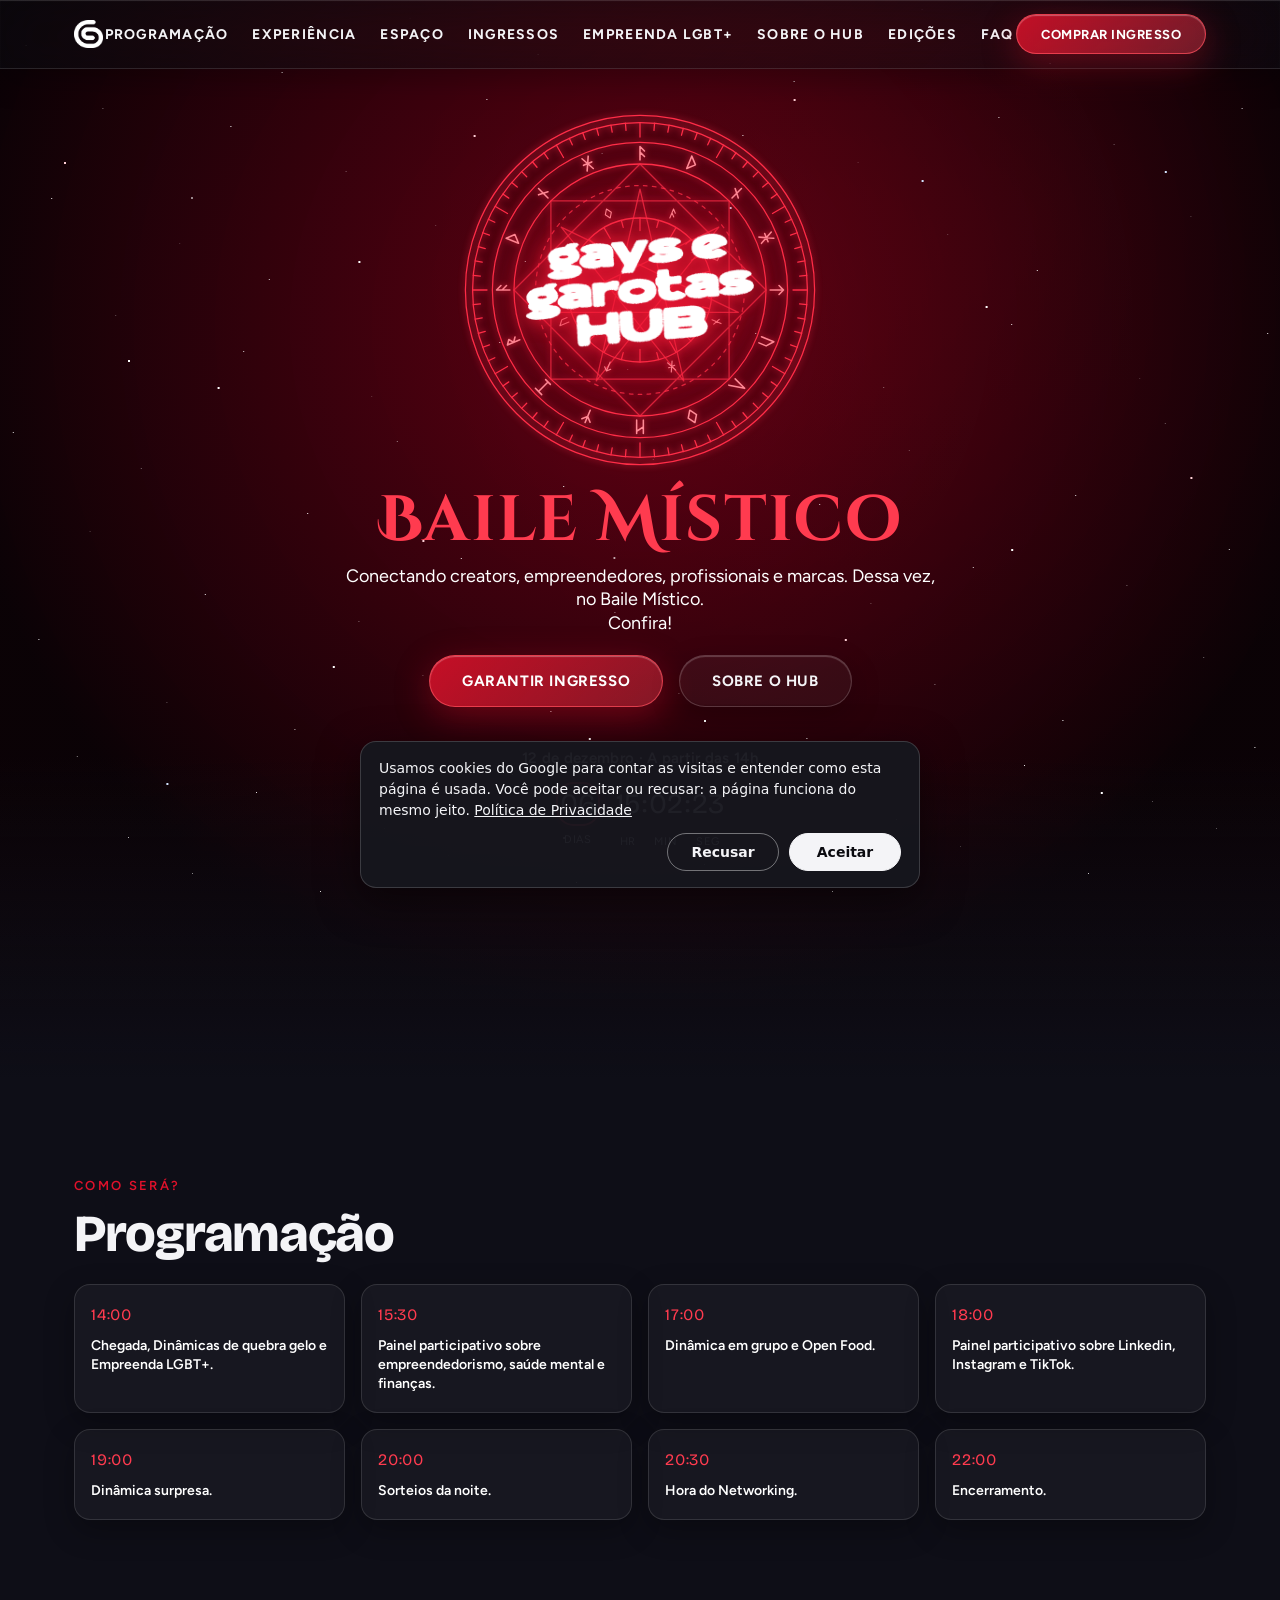
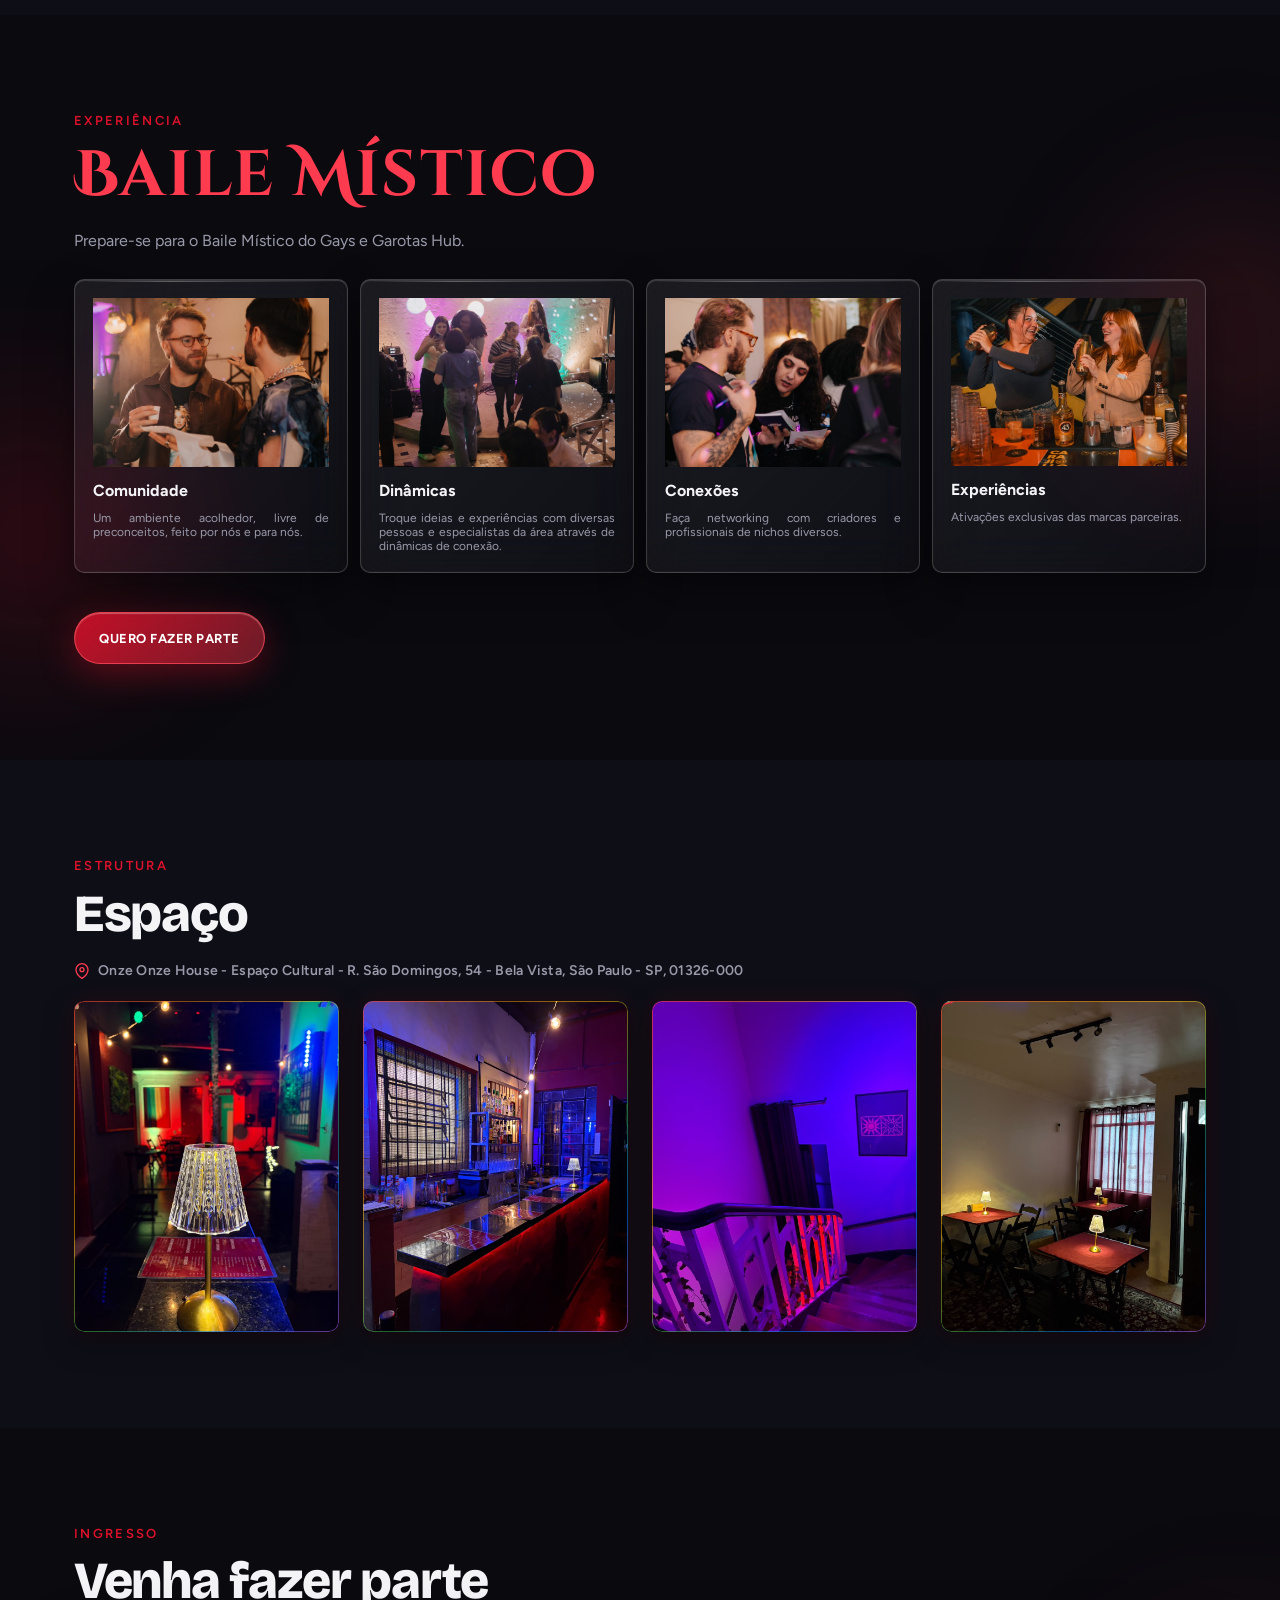
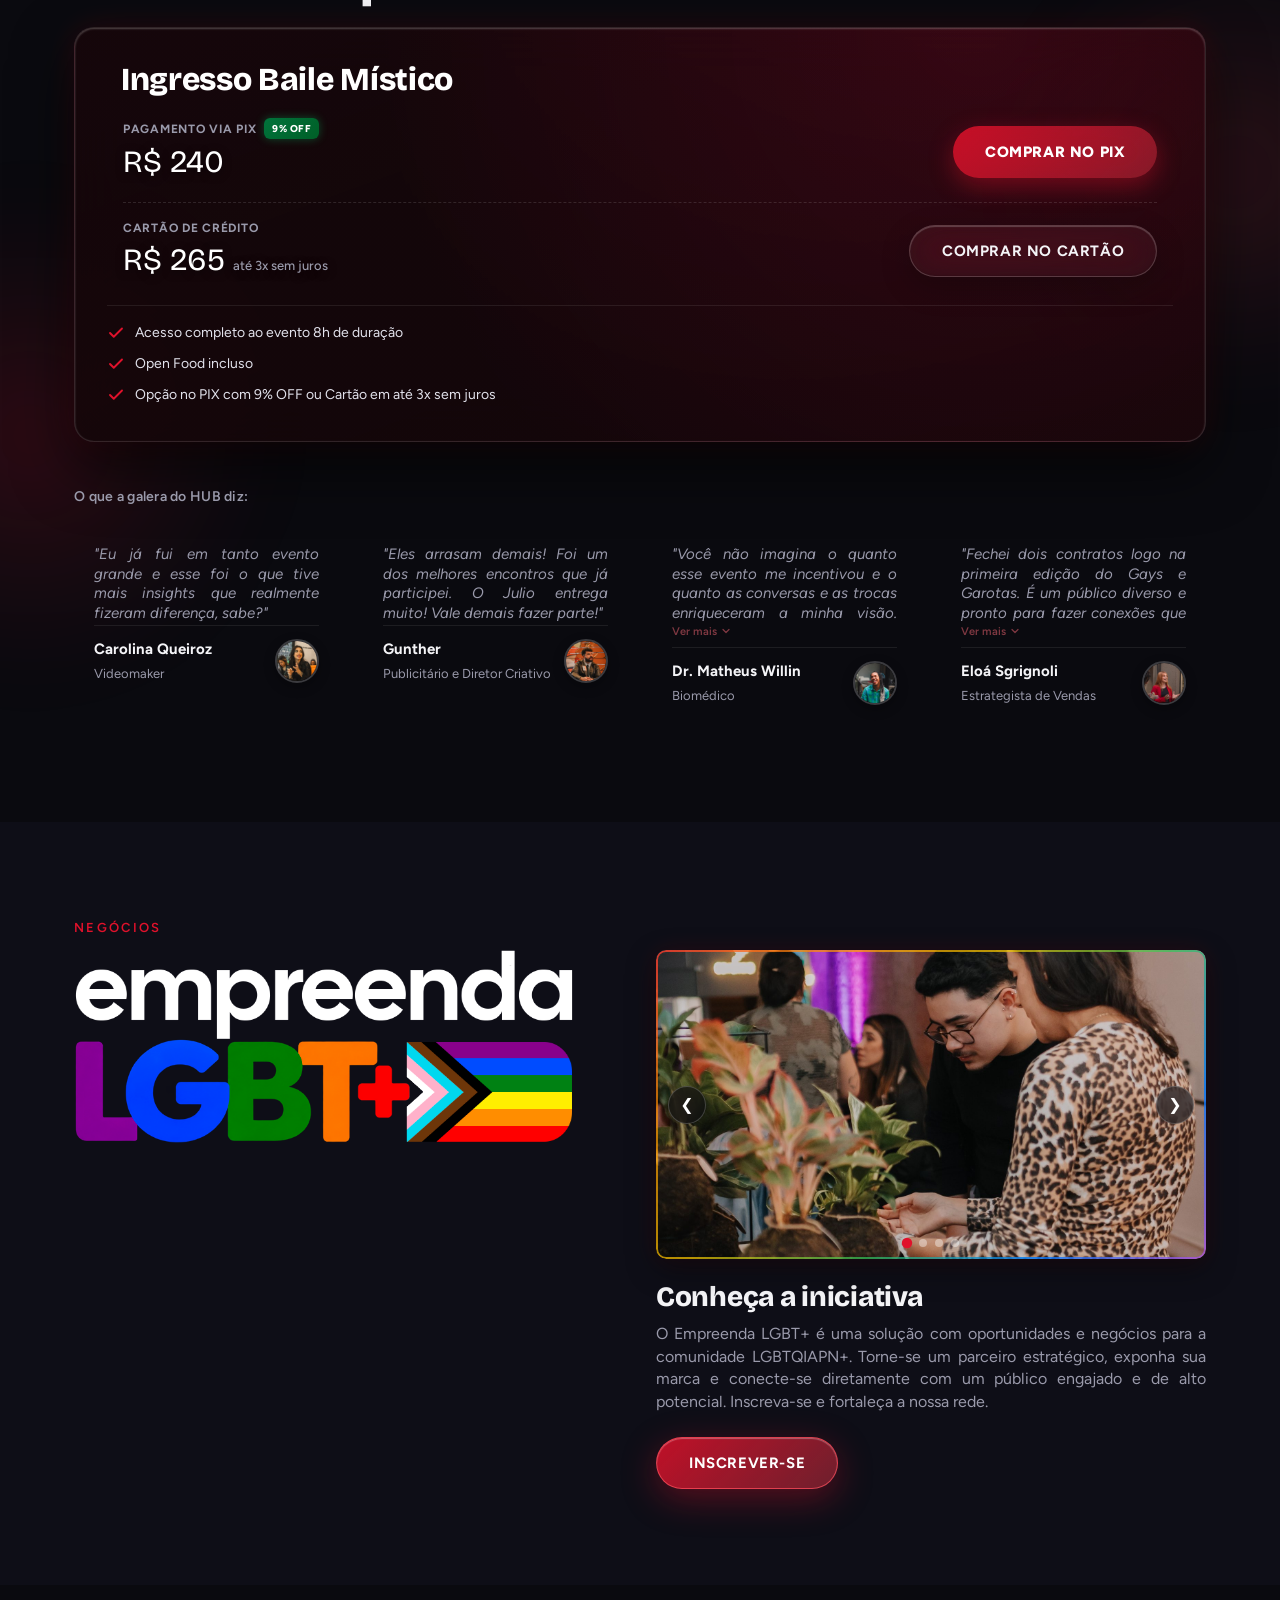
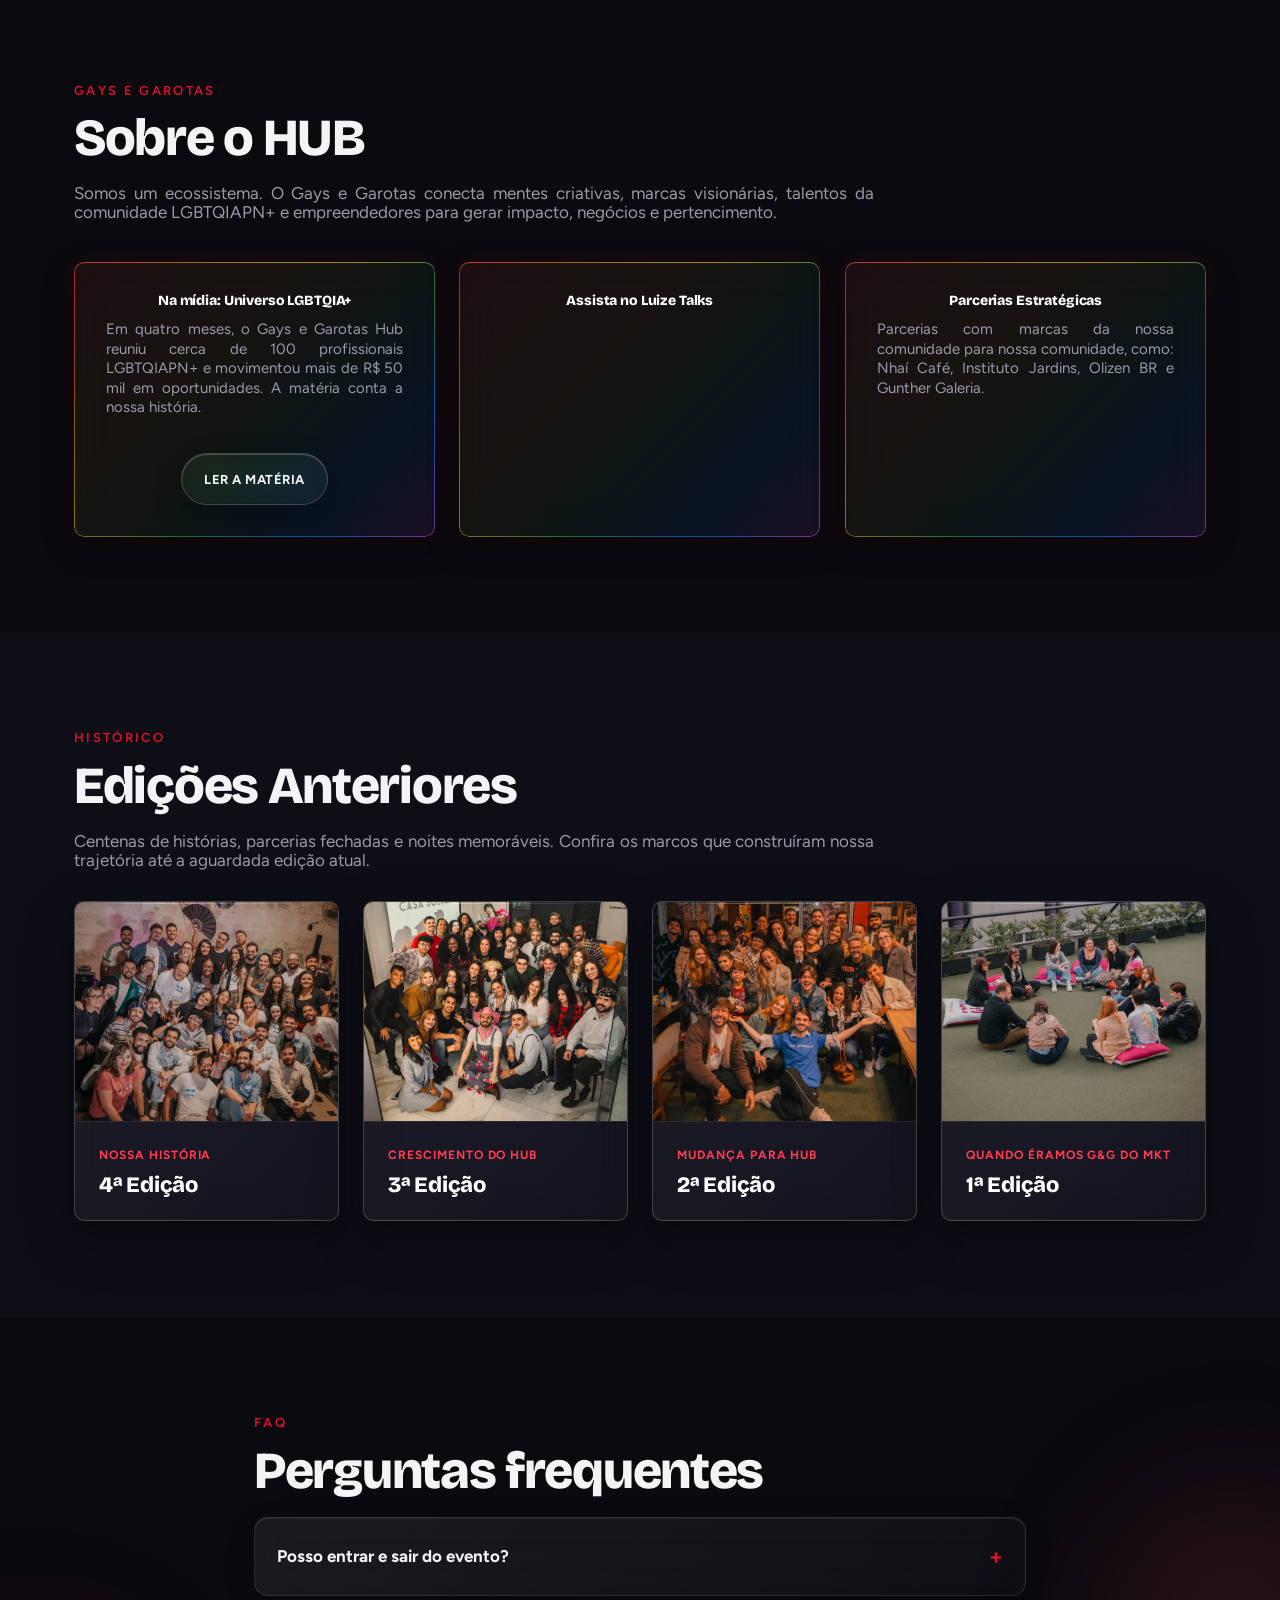
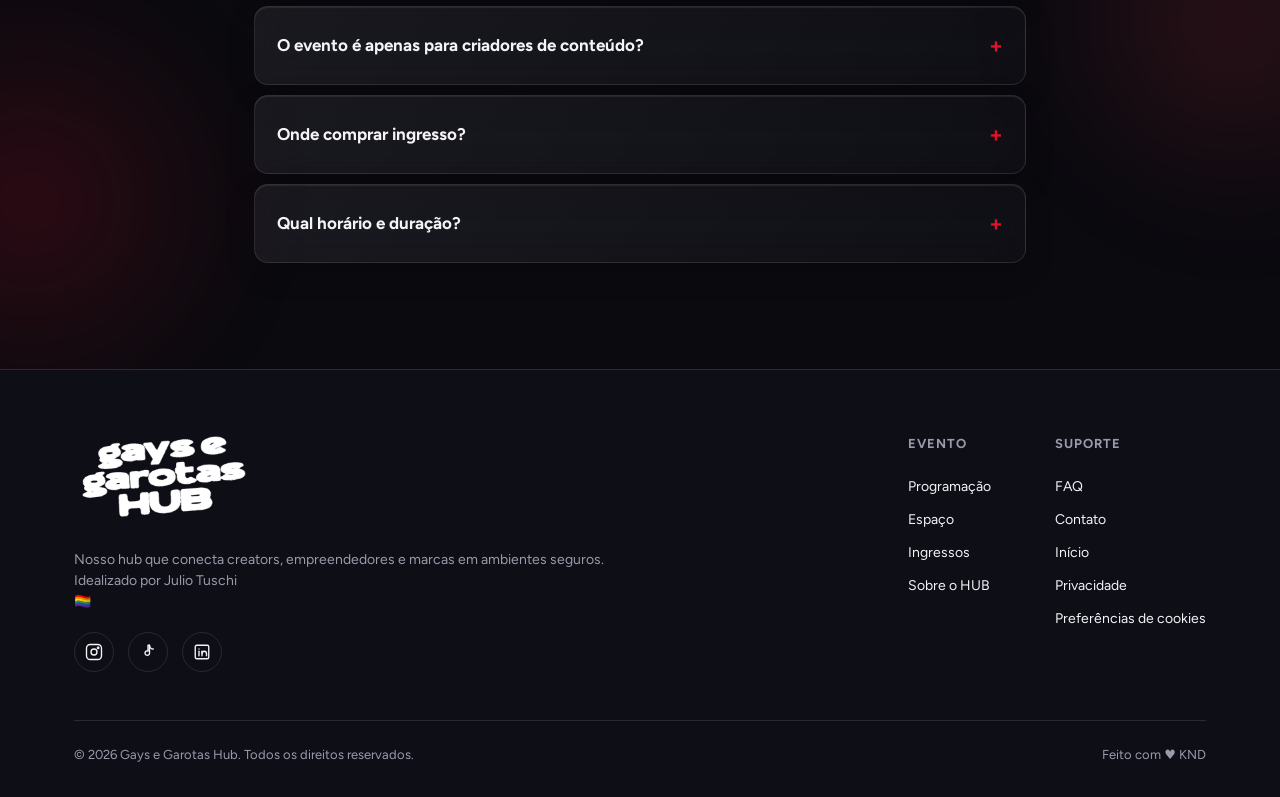
==== commit dece648e: "Fontes do evento e do obrigado: Bricolage Grotesque nos títulos e Figtree no texto e nos botões (Goo" ====
--- a/evento/index.html
+++ b/evento/index.html
@@ -28,10 +28,9 @@
 <link rel="icon" type="image/png" sizes="32x32" href="/favicon.png">
 <link rel="icon" type="image/png" sizes="16x16" href="/favicon.png">
 <link rel="shortcut icon" href="/favicon.png" type="image/png">
-<link rel="preload" href="/BootzyTM.woff2" as="font" type="font/woff2" crossorigin>
 <link rel="preconnect" href="https://fonts.googleapis.com">
 <link rel="preconnect" href="https://fonts.gstatic.com" crossorigin>
-<link href="https://fonts.googleapis.com/css2?family=Anton&family=Cinzel+Decorative:wght@700&family=Inter:wght@400;600;700;800&display=swap" rel="stylesheet">
+<link href="https://fonts.googleapis.com/css2?family=Bricolage+Grotesque:opsz,wght@12..96,600;12..96,700;12..96,800&family=Cinzel+Decorative:wght@700&family=Figtree:wght@400;500;600;700;800&display=swap" rel="stylesheet">
 
 <!-- Schema de Evento -->
 <script type="application/ld+json">
@@ -87,7 +86,7 @@
 }
 </script>
 
-<link rel="stylesheet" href="/evento/estilo.css?v=10">
+<link rel="stylesheet" href="/evento/estilo.css?v=11">
 
 <script>
   if (/constructor/i.test(window.HTMLElement) || (function (p) { return p.toString() === "[object SafariRemoteNotification]"; })(!window['safari'] || (typeof safari !== 'undefined' && window['safari'].pushNotification))) {
--- a/evento/estilo.css
+++ b/evento/estilo.css
@@ -1,13 +1,7 @@
 /* ============================================================
-   1. FONTE CUSTOMIZADA
+   1. FONTES: Bricolage Grotesque (títulos) + Figtree (texto e botões), do Google Fonts (OFL, livres para uso
+   comercial), no lugar das antigas (dono, 19/11: "mais legível") · o Baile Místico segue na Cinzel Decorative
    ============================================================ */
-@font-face {
-  font-family: 'BootzyTM';
-  src: url('/BootzyTM.woff2') format('woff2');
-  font-weight: normal;
-  font-style: normal;
-  font-display: block;
-}
 
 /* ============================================================
    2. VARIÁVEIS GLOBAIS
@@ -21,9 +15,9 @@
   --muted: #9a9aab;
   --accent: #e0112b;
   --accent-2: #ff3b4f;
-  --font-display: 'Anton', Impact, sans-serif;
+  --font-display: 'Bricolage Grotesque', 'Figtree', system-ui, sans-serif;
   --font-spooky: 'Cinzel Decorative', Georgia, serif;
-  --font-body: 'Inter', system-ui, Arial, sans-serif;
+  --font-body: 'Figtree', system-ui, Arial, sans-serif;
   --radius: 10px;
   --container: 1180px;
   --liquid-border: rgba(255,255,255,.18);
@@ -100,7 +94,8 @@
   scroll-margin-top: 60px;
 }
 .bootzy {
-  font-family: 'BootzyTM', sans-serif !important;
+  font-family: var(--font-body) !important;
+  font-weight: 700;
   color: inherit;
 }
 
@@ -124,14 +119,15 @@
 }
 h1, h2, h3 {
   font-family: var(--font-display);
-  letter-spacing: .01em;
-  text-transform: uppercase;
+  font-weight: 800;
+  letter-spacing: -.02em;
+  text-transform: none;
   line-height: 1.02;
 }
 h2 {
-  font-family: 'BootzyTM', sans-serif !important;
+  font-family: var(--font-display) !important;
   font-size: 52px;
-  letter-spacing: .08em;
+  letter-spacing: -.025em;
   margin-bottom: 20px;
   line-height: 1;
 }
@@ -312,7 +308,8 @@
     color: #fff;
   }
   .nav-mobile-countdown .nav-cd-label {
-    font-family: 'BootzyTM', sans-serif;
+    font-family: var(--font-body);
+    font-weight: 700;
     font-size: 11px;
     color: var(--text);
     text-transform: uppercase;
@@ -667,7 +664,7 @@
   align-items: center;
 }
 .marquee-track span {
-  font-family: 'BootzyTM', sans-serif !important;
+  font-family: var(--font-display) !important;
   font-size: 18px;
   text-transform: uppercase;
   display: inline-flex;
@@ -807,7 +804,7 @@
    10. SEÇÃO EXPERIÊNCIA
    ============================================================ */
 .titulo-anos2000 {
-  font-family: 'BootzyTM', sans-serif !important;
+  font-family: var(--font-display) !important;
   font-size: 52px !important;
   font-weight: normal !important;
   letter-spacing: 0 !important;
@@ -826,9 +823,9 @@
   justify-content: center;
 }
 .experiencia-texto h3 {
-  font-family: 'BootzyTM', sans-serif !important;
+  font-family: var(--font-display) !important;
   font-size: 34px;
-  letter-spacing: .08em !important;
+  letter-spacing: -.01em !important;
   line-height: 1.15;
   text-transform: none;
   margin-bottom: 20px;
@@ -1218,9 +1215,9 @@
   object-fit: contain;
 }
 .empreenda-text h3 {
-  font-family: 'BootzyTM' !important;
+  font-family: var(--font-display) !important;
   font-size: 28px;
-  letter-spacing: .07em !important;
+  letter-spacing: -.01em !important;
   line-height: 1;
   text-transform: none;
   margin-bottom: 12px;
@@ -1326,9 +1323,9 @@
 }
 .sobre-card:hover::after { left: 145%; opacity: .95; }
 .sobre-card h3 {
-  font-family: 'BootzyTM', sans-serif;
+  font-family: var(--font-display);
   font-size: 14px;
-  letter-spacing: .06em;
+  letter-spacing: -.01em;
   color: #fff;
   max-width: 100%;
   text-align: center;
@@ -1448,9 +1445,9 @@
   letter-spacing: .08em;
 }
 .edicao-info h3 {
-  font-family: 'BootzyTM', sans-serif;
+  font-family: var(--font-display);
   font-size: 22px;
-  letter-spacing: .06em;
+  letter-spacing: -.01em;
   color: #fff;
 }
 .edicao-info p {
@@ -1563,13 +1560,12 @@
 }
 
 .ticket-title-spooky {
-  font-family: 'BootzyTM', sans-serif !important;
+  font-family: var(--font-display) !important;
   font-size: 32px !important;
   color: #fff !important;
-  text-transform: uppercase;
-  letter-spacing: .05em;
+  text-transform: none;
+  letter-spacing: -.01em;
   line-height: 1;
-  text-shadow: 0 0 10px rgba(255,59,79, 0.4);
   margin-left: 14px;
 }
 
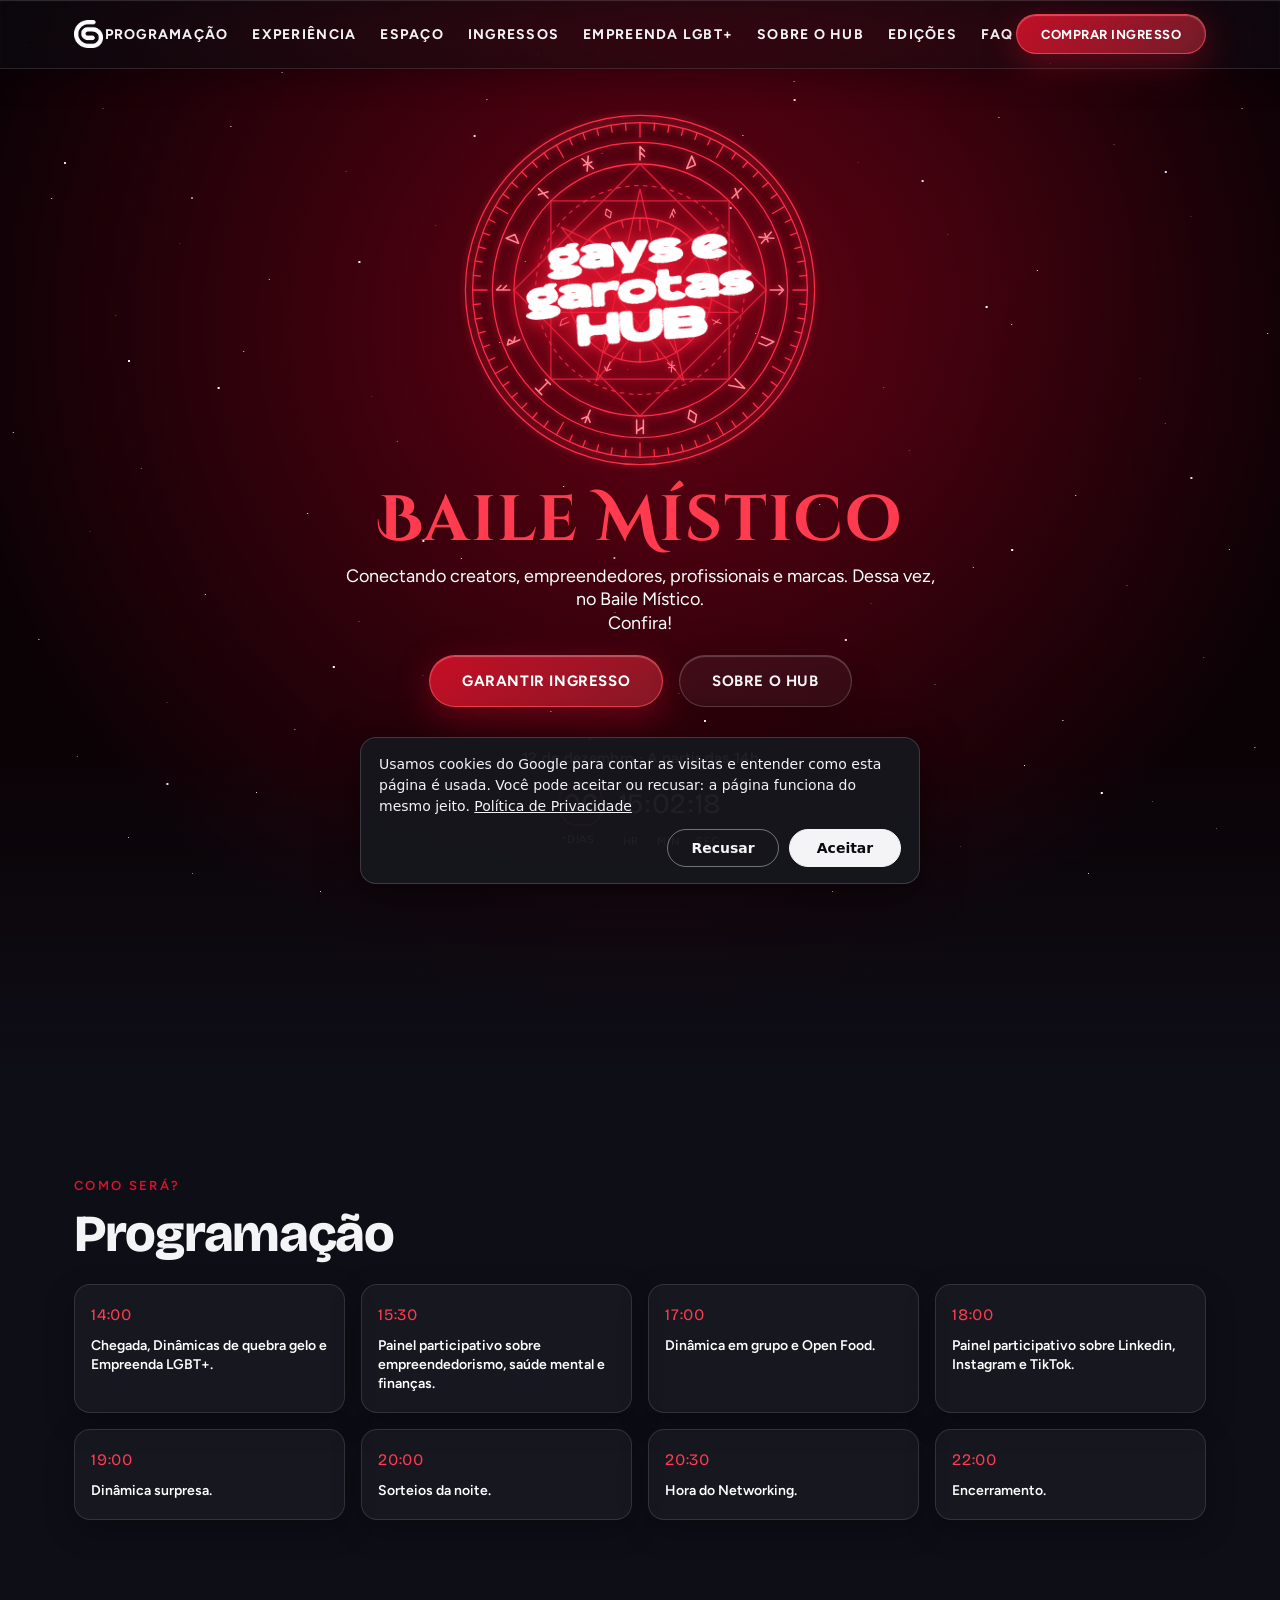
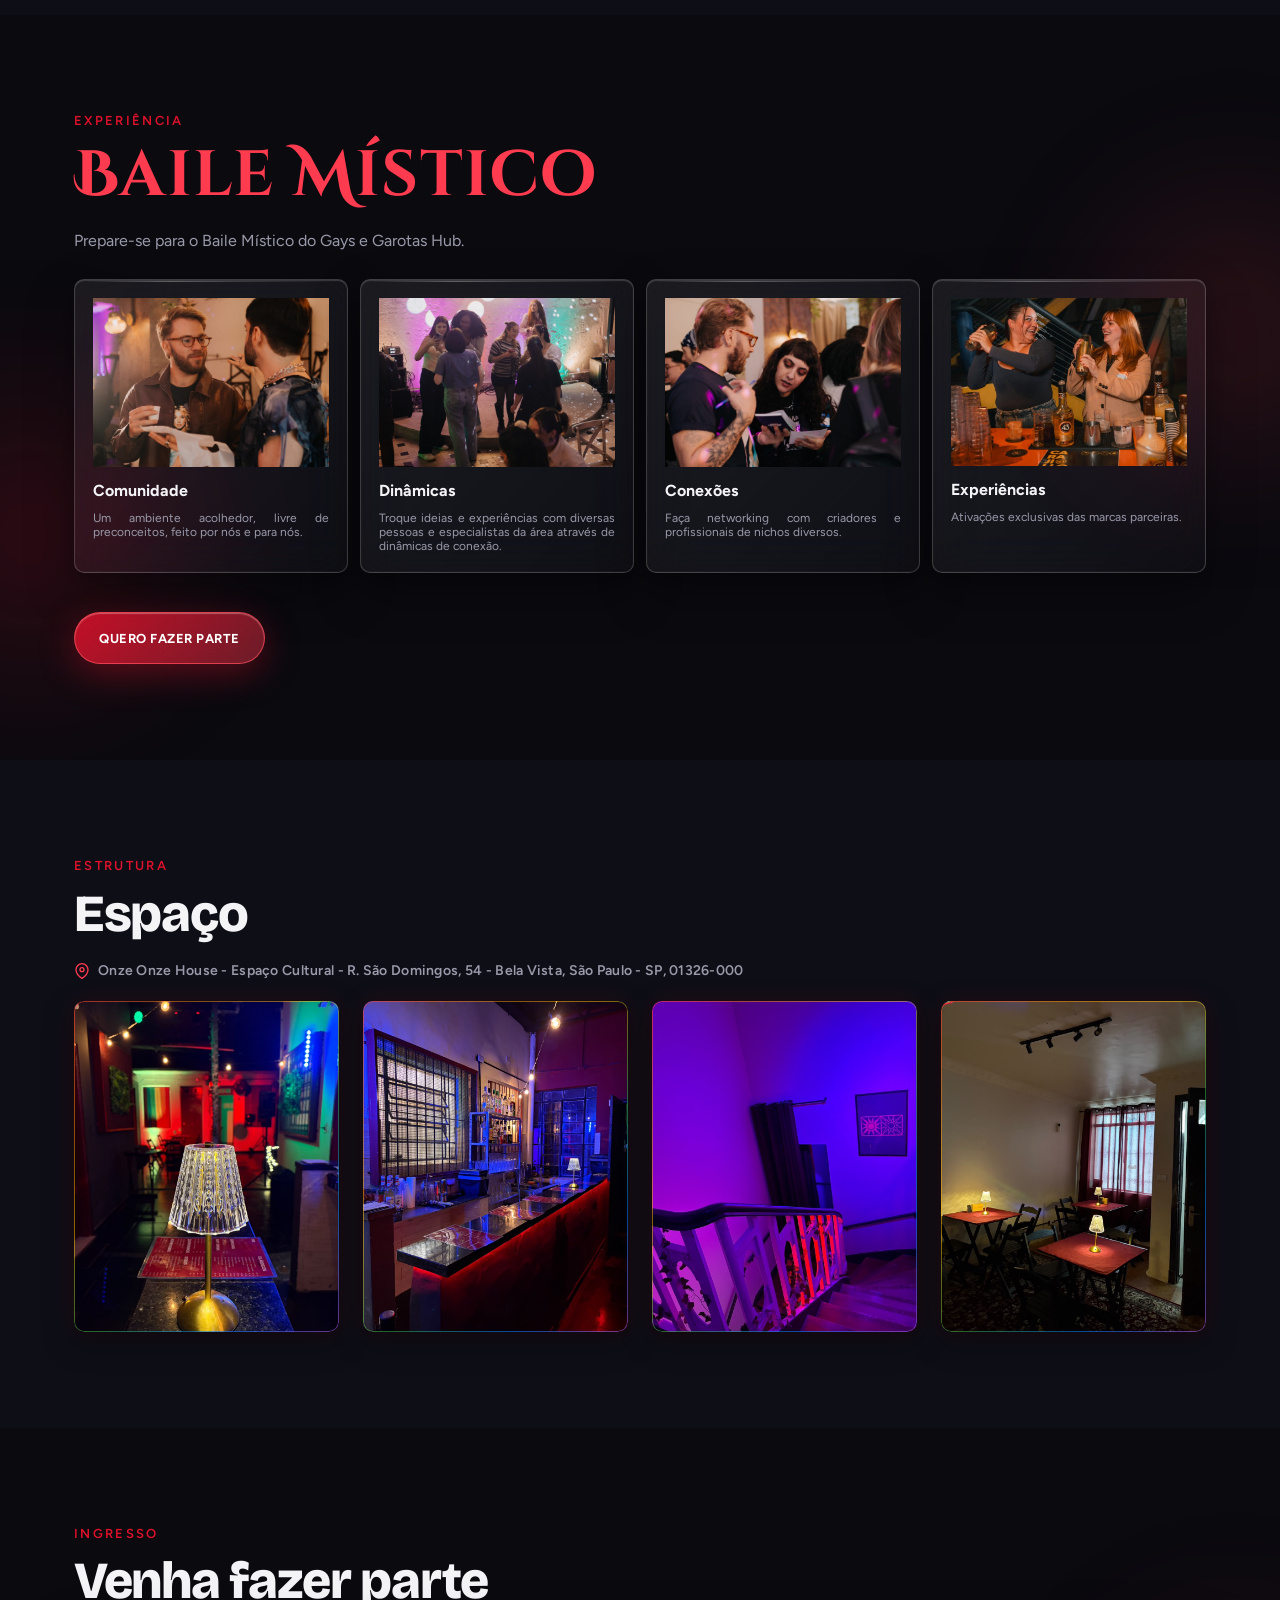
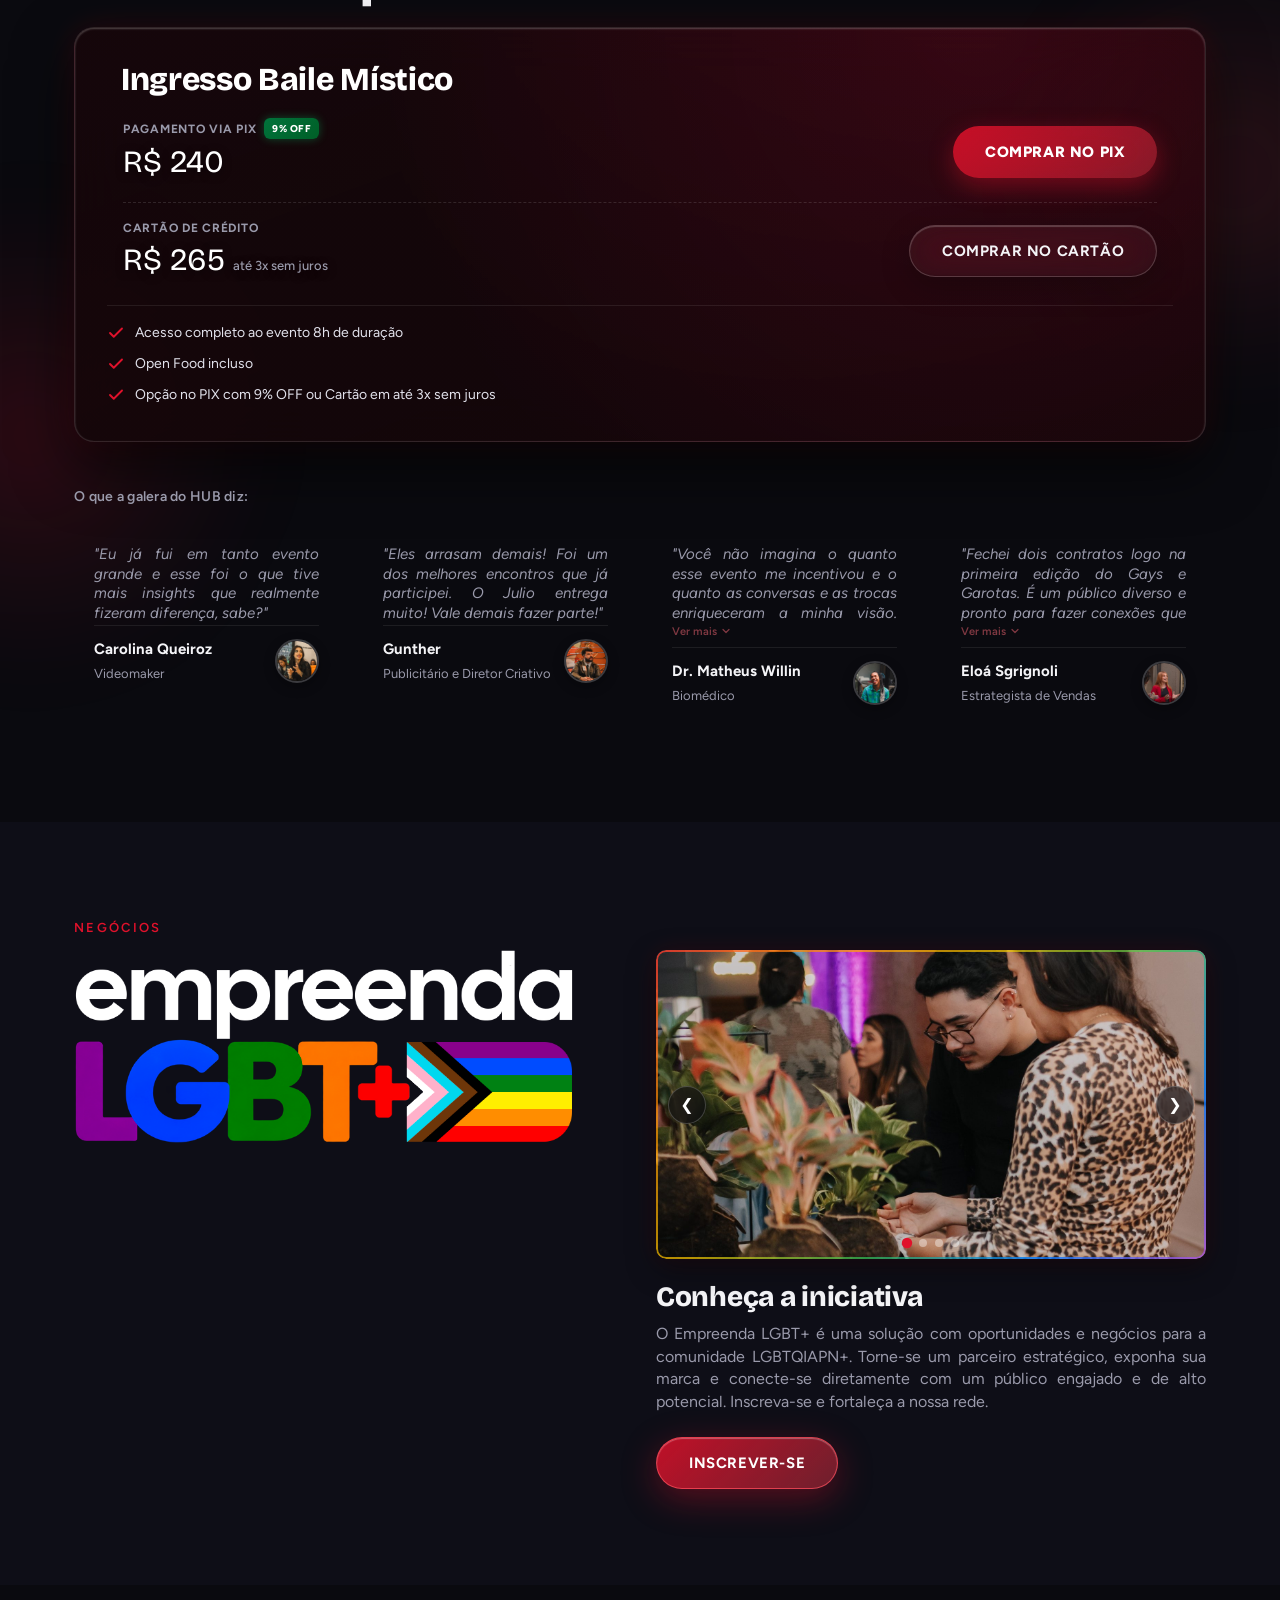
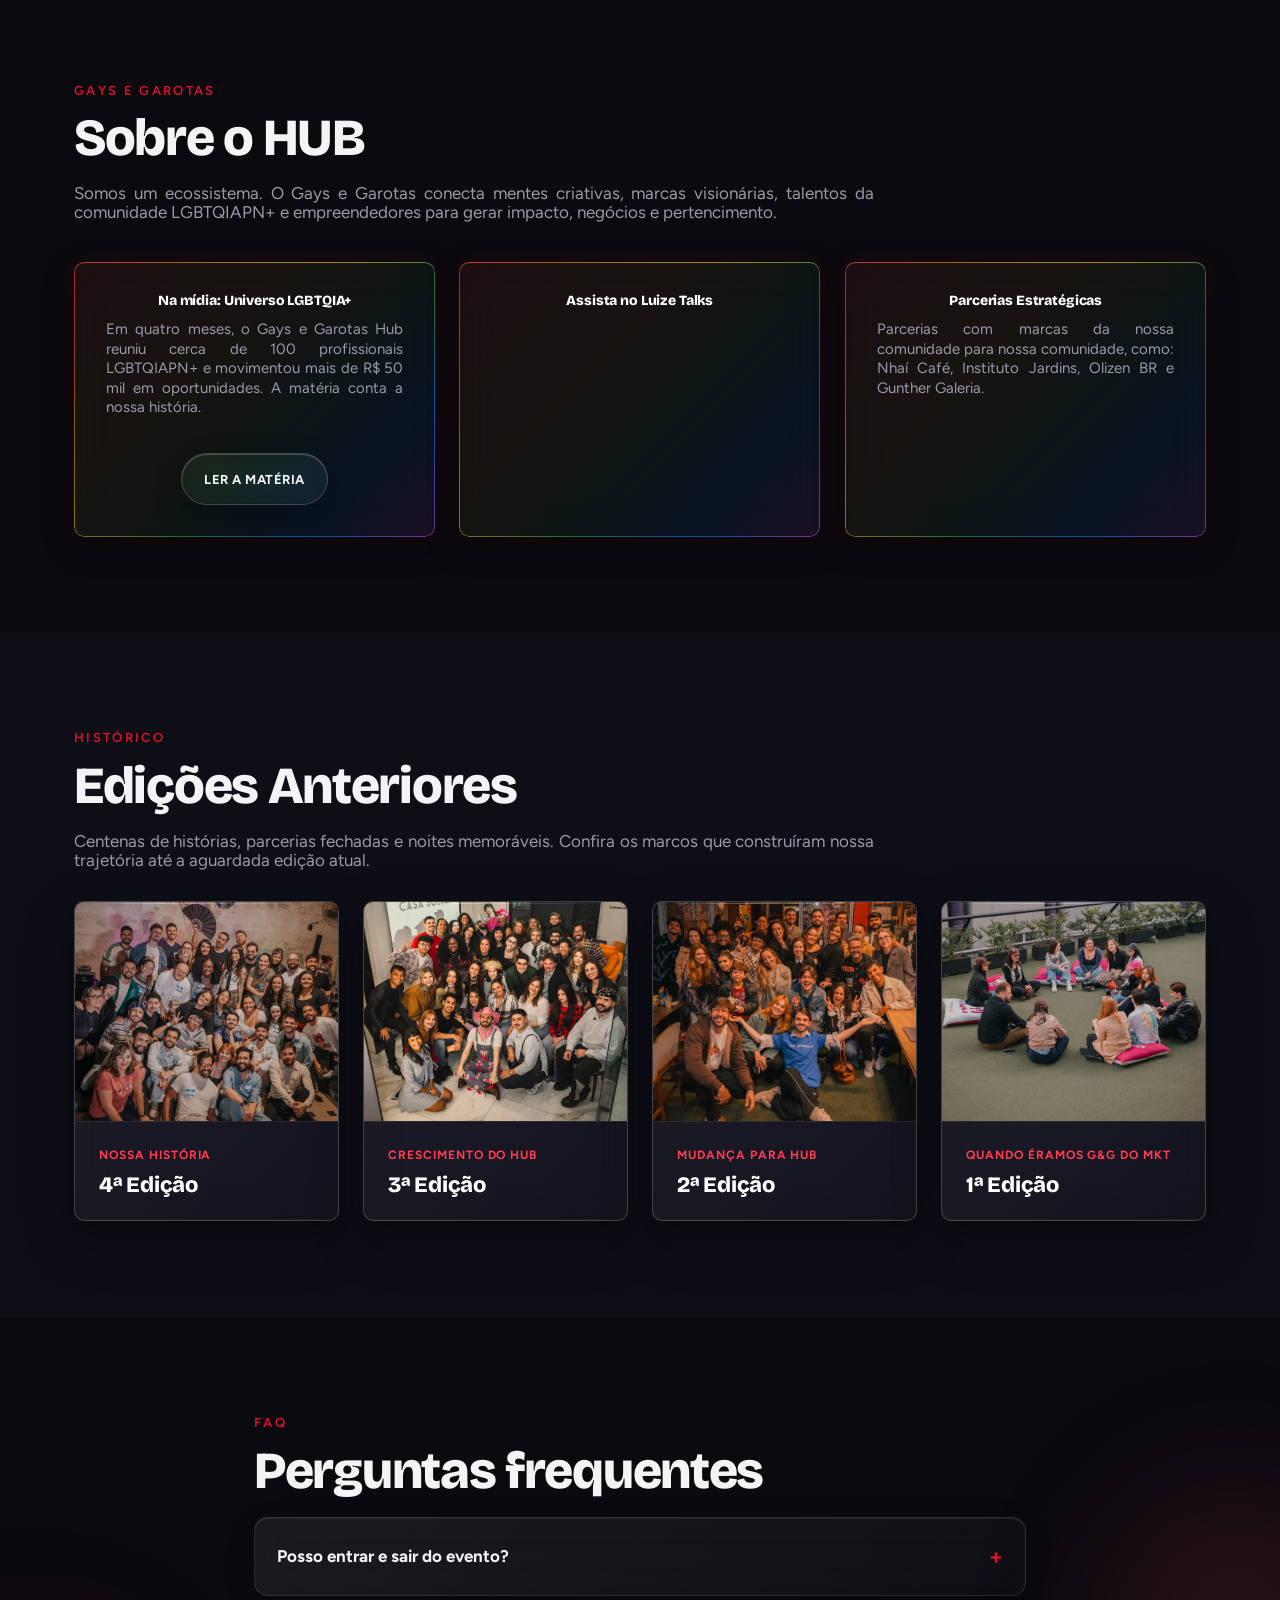
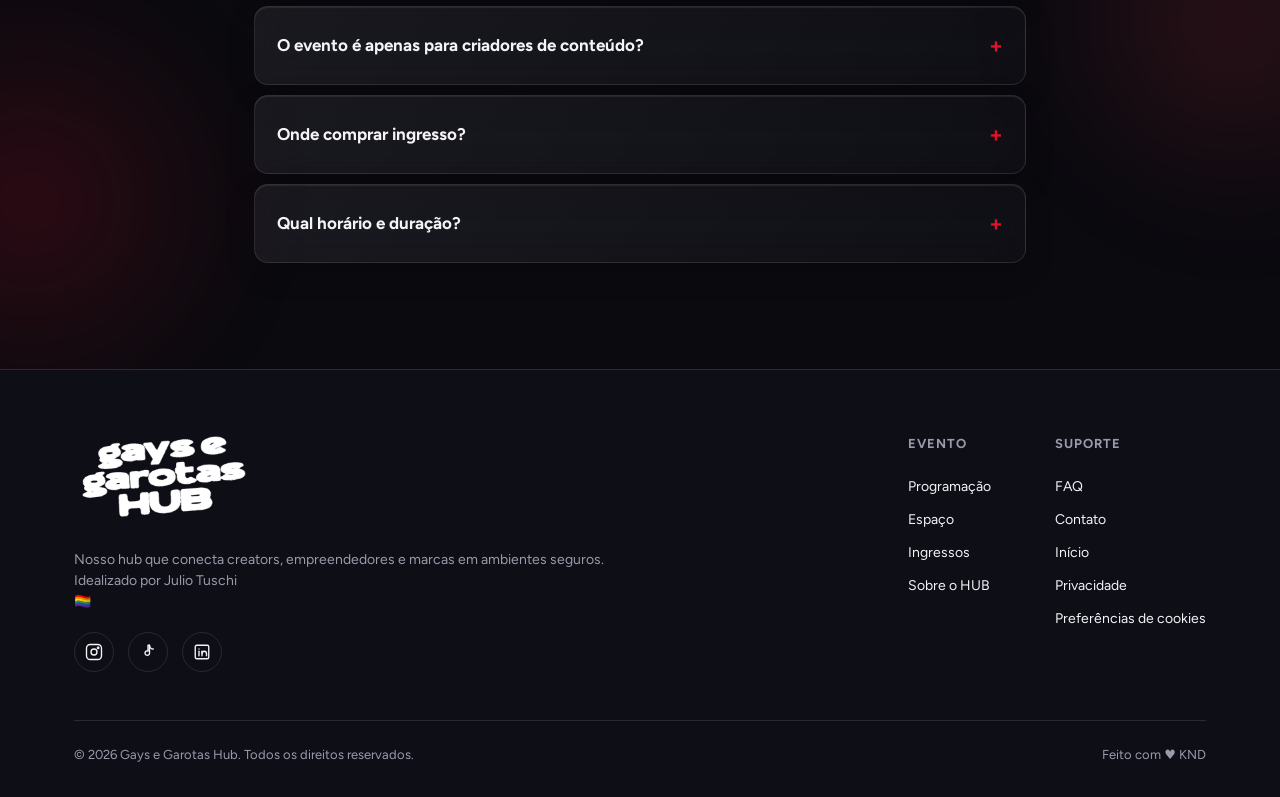
==== commit 5337f130: "Evento no celular: os botões do topo respeitam a margem (lado a lado só quando cabem; senão um embai" ====
--- a/evento/index.html
+++ b/evento/index.html
@@ -2,7 +2,7 @@
 <html lang="pt-BR">
 <head>
 <!-- Google Analytics e Tag Manager: só depois de a pessoa aceitar os cookies (cookies.js) -->
-<script src="/cookies.js?v=1" defer></script>
+<script src="/cookies.js?v=2" defer></script>
 
 <meta charset="UTF-8">
 <meta name="viewport" content="width=device-width, initial-scale=1.0, viewport-fit=cover">
@@ -86,7 +86,7 @@
 }
 </script>
 
-<link rel="stylesheet" href="/evento/estilo.css?v=11">
+<link rel="stylesheet" href="/evento/estilo.css?v=12">
 
 <script>
   if (/constructor/i.test(window.HTMLElement) || (function (p) { return p.toString() === "[object SafariRemoteNotification]"; })(!window['safari'] || (typeof safari !== 'undefined' && window['safari'].pushNotification))) {
--- a/evento/estilo.css
+++ b/evento/estilo.css
@@ -631,8 +631,12 @@
   .abertura-conteudo { padding-left: 24px; padding-right: 24px; }
   .abertura h1 { white-space: normal; line-height: 1; }
   .abertura-subtitulo { font-size: 14px; padding-bottom: 32px; }
-  .abertura-acoes { width: 100%; margin-top: 15px; gap: 12px; }
-  .abertura-acoes .btn { flex: 0 0 auto; min-height: 50px; }
+  /* os dois botões: lado a lado quando cabem com 20 px de margem; senão um embaixo do outro, cada um da largura toda
+     (dono, 19/11: com a letra nova passavam da borda nas telas estreitas) */
+  /* os títulos acompanham a largura (em 320 o "Programação" de 52 px passava da borda) */
+  h2 { font-size: clamp(34px, 10.5vw, 48px); }
+  .abertura-acoes { width: 100%; margin-top: 15px; gap: 12px; flex-wrap: wrap; padding: 0 20px; box-sizing: border-box; }
+  .abertura-acoes .btn { flex: 1 1 auto; min-height: 50px; padding: 0 20px; letter-spacing: .02em; white-space: nowrap; }
   .abertura-datas { margin-top: 24px; margin-bottom: 20px; }
   .countdown { display: none !important; }
   .marquee { top: -48px; }
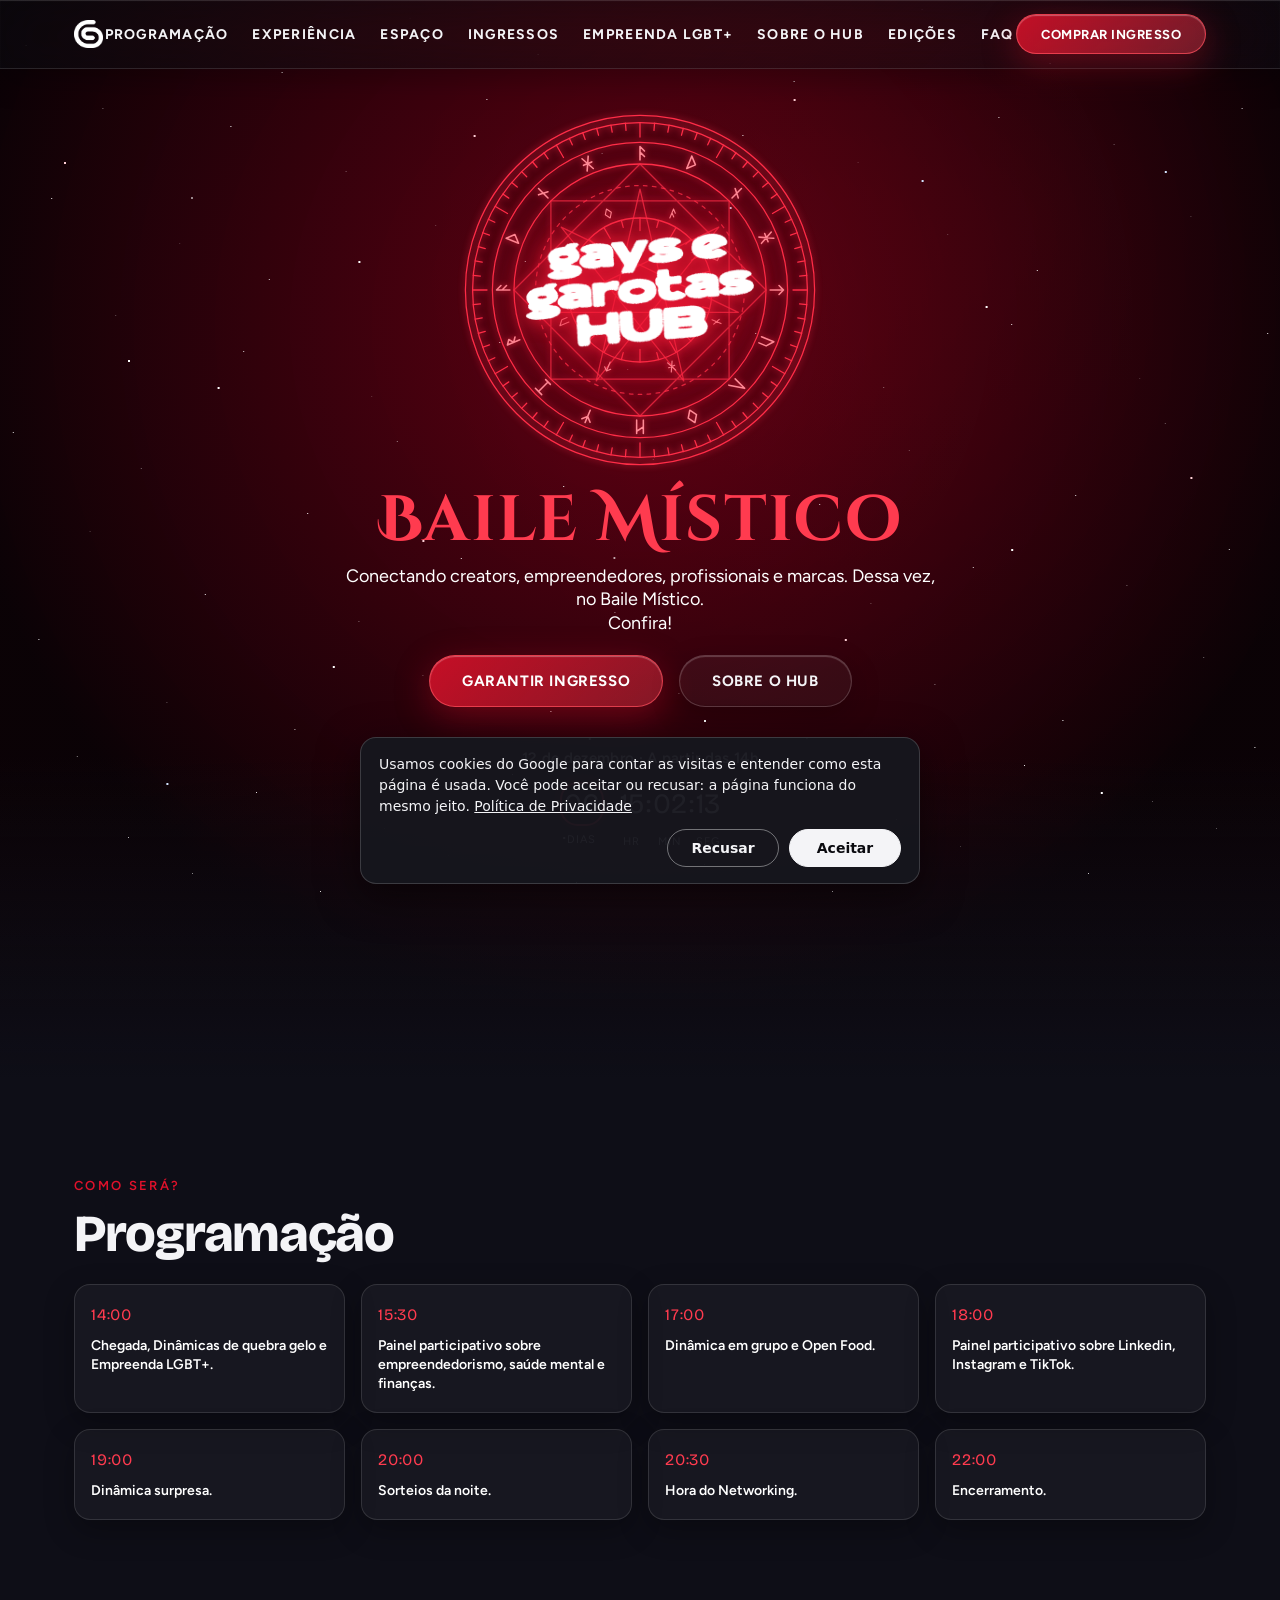
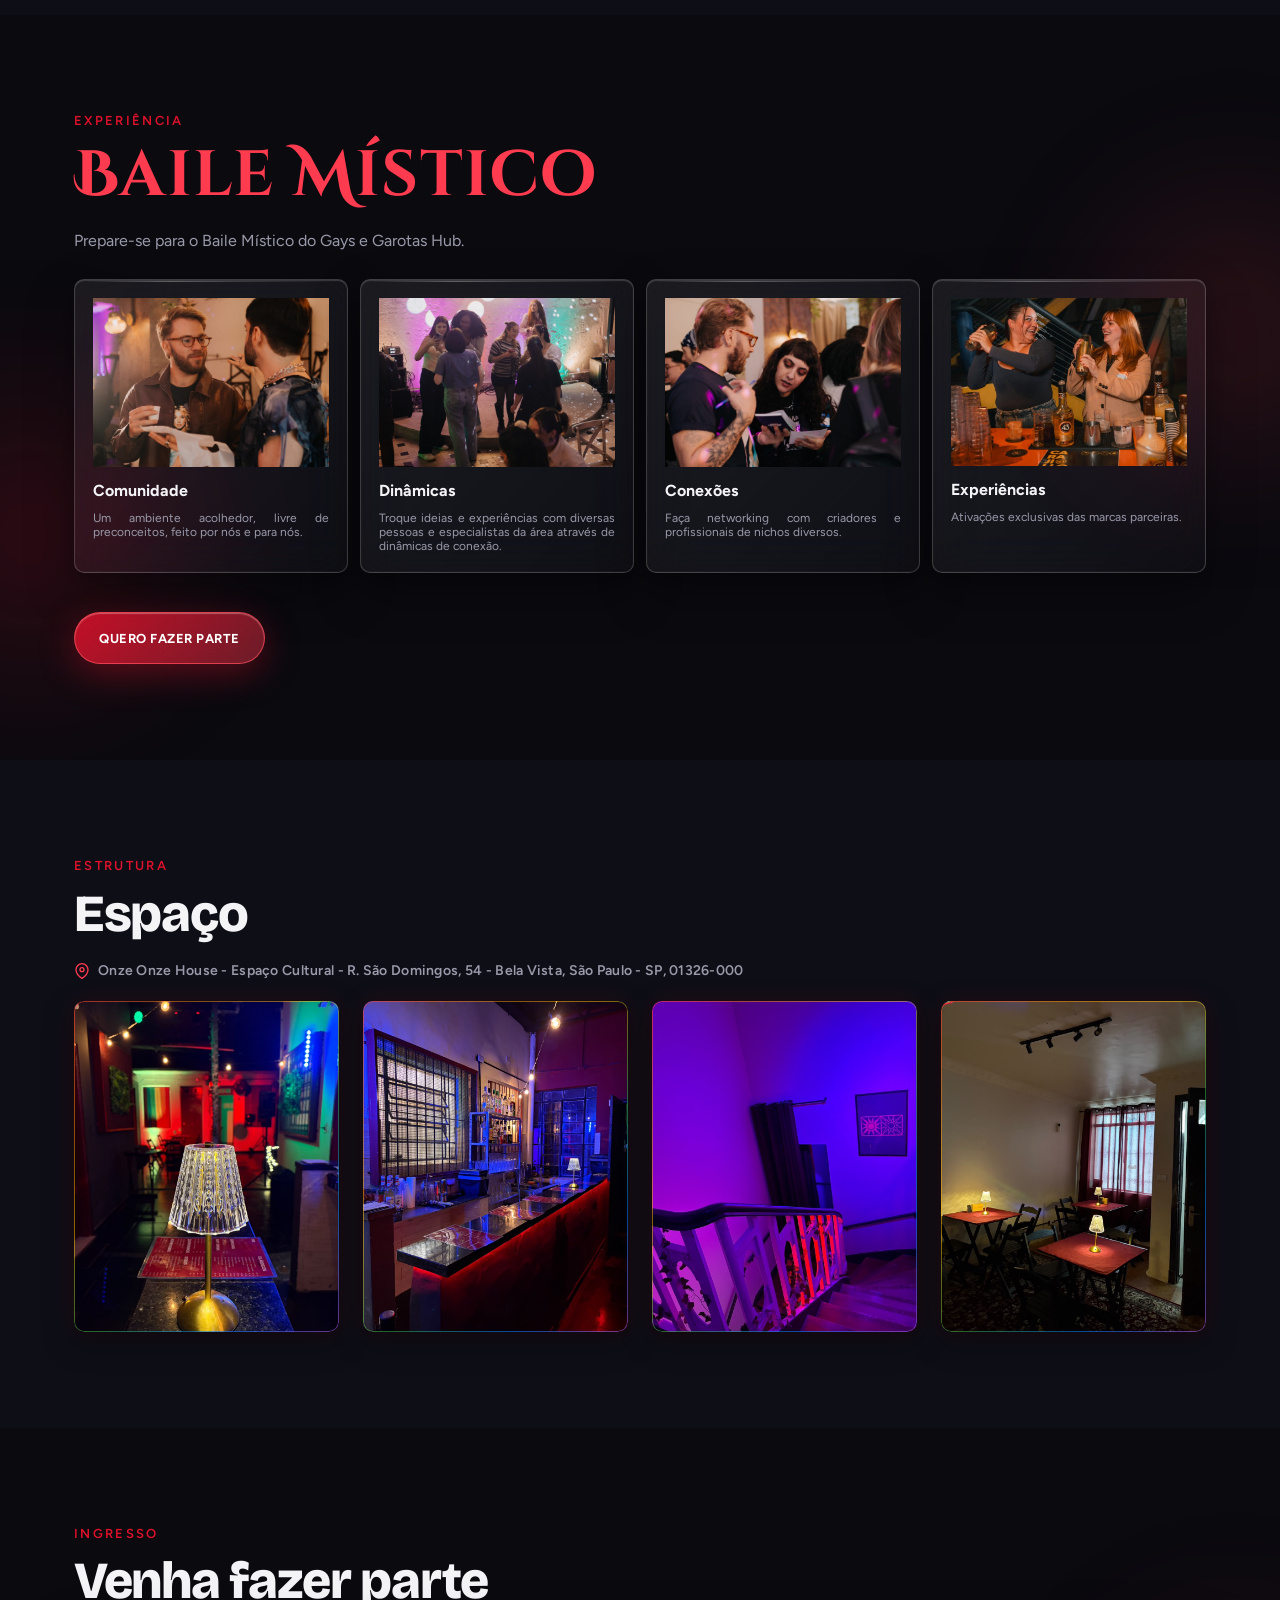
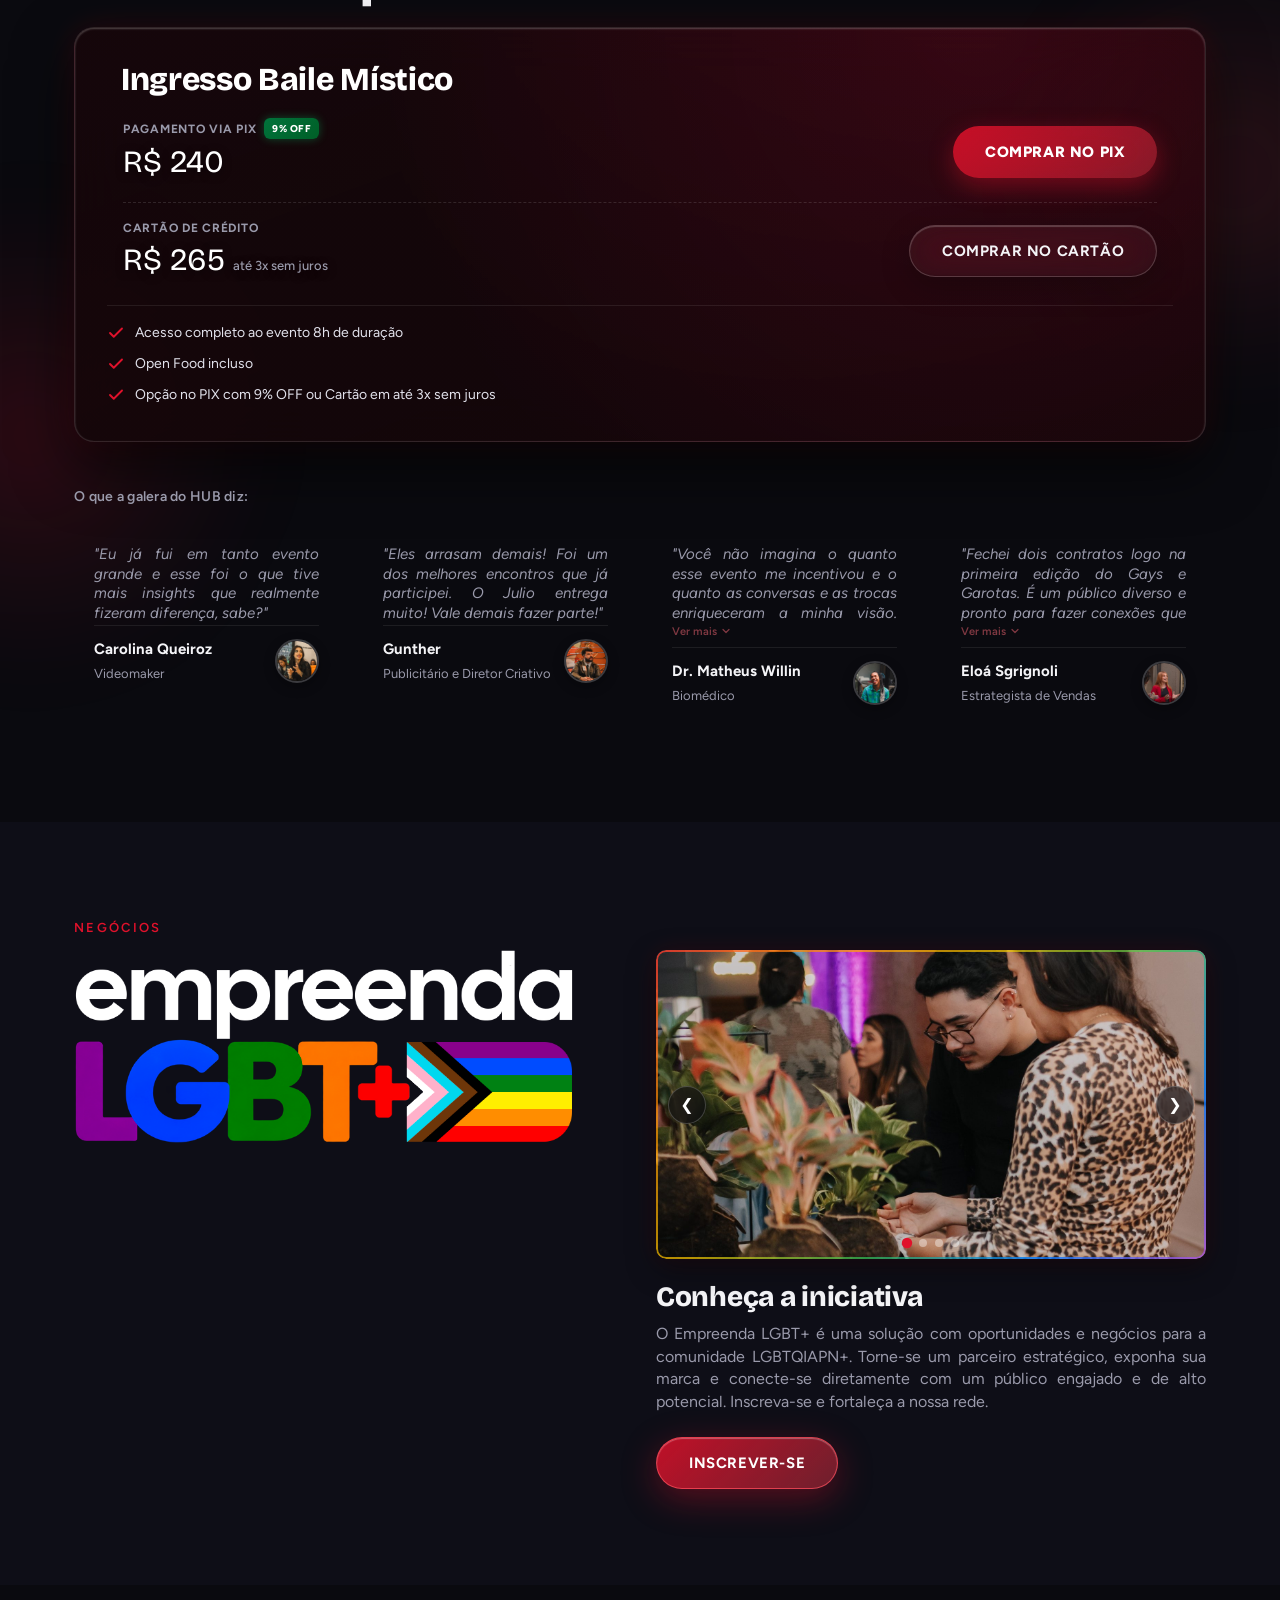
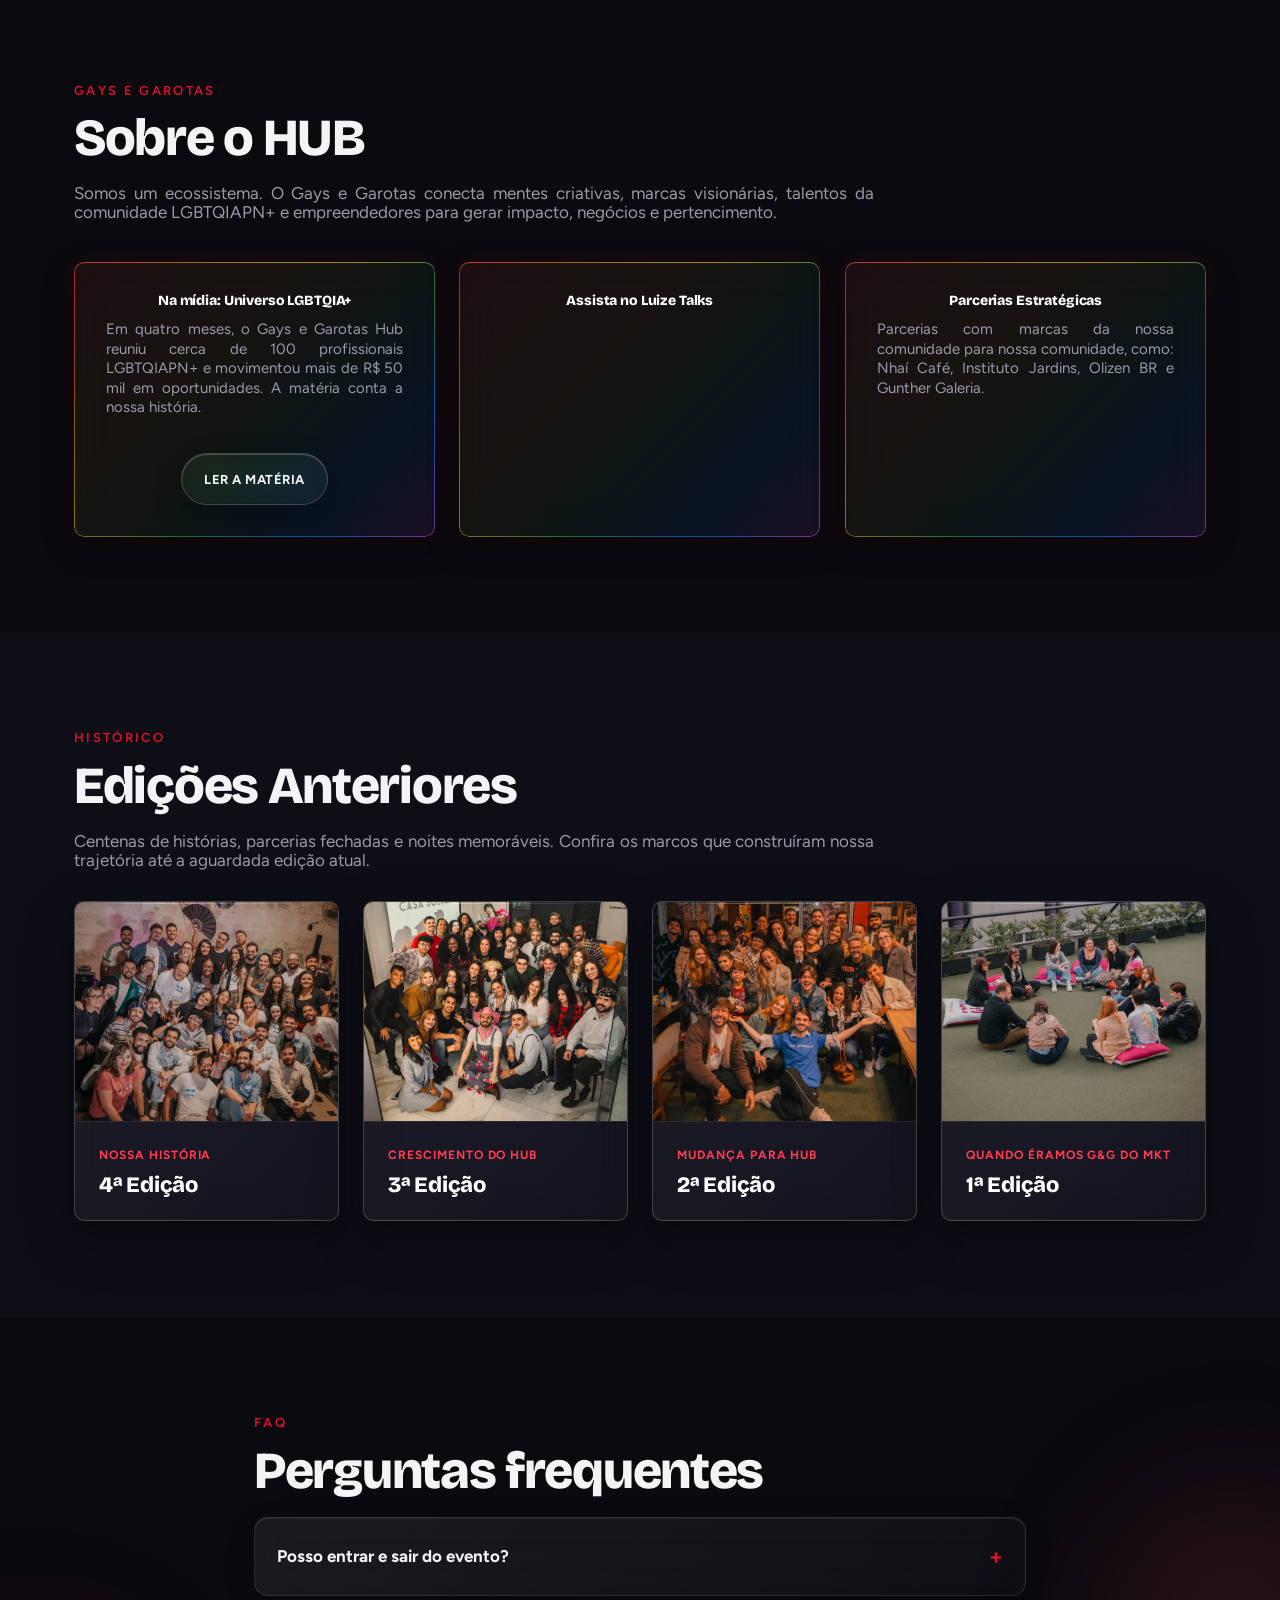
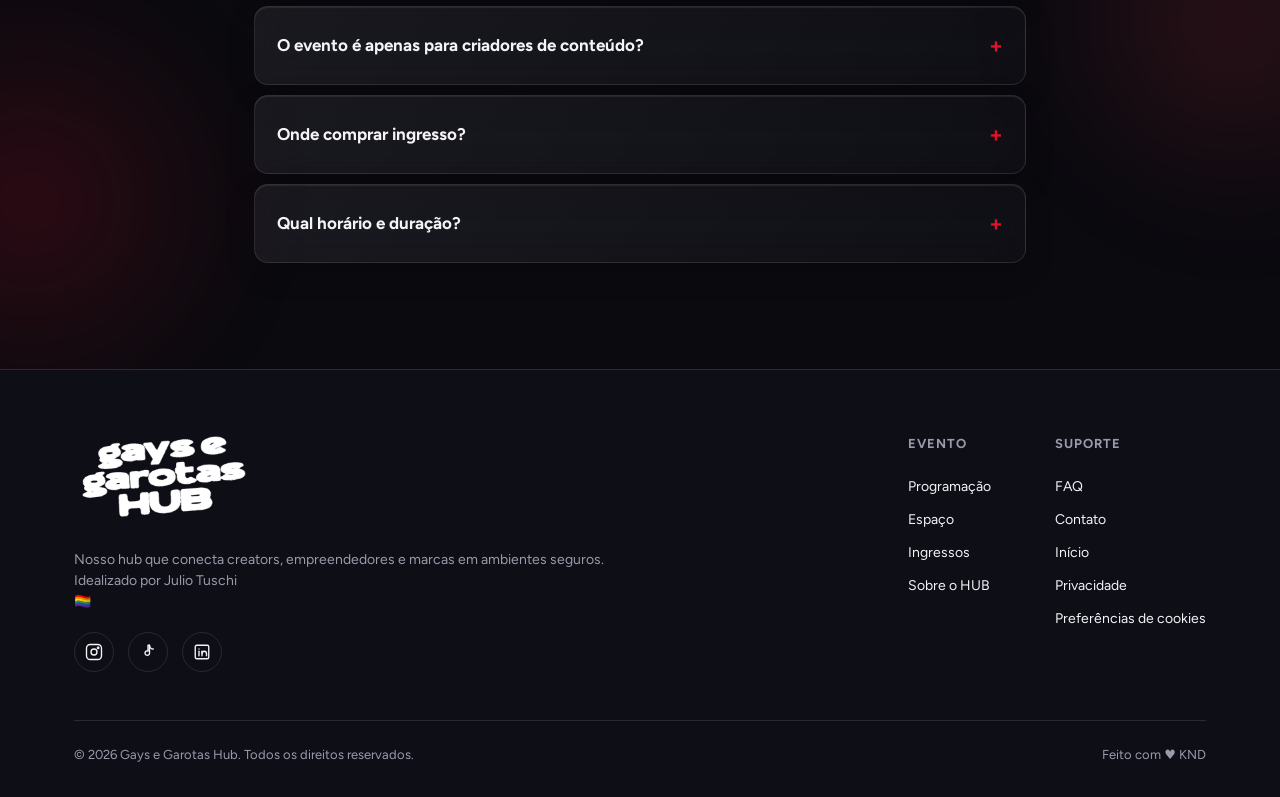
==== commit 719db8e7: "Evento no celular: Garantir ingresso e Sobre o HUB sempre lado a lado, com letra menor (13–15 px, se" ====
--- a/evento/index.html
+++ b/evento/index.html
@@ -86,7 +86,7 @@
 }
 </script>
 
-<link rel="stylesheet" href="/evento/estilo.css?v=12">
+<link rel="stylesheet" href="/evento/estilo.css?v=13">
 
 <script>
   if (/constructor/i.test(window.HTMLElement) || (function (p) { return p.toString() === "[object SafariRemoteNotification]"; })(!window['safari'] || (typeof safari !== 'undefined' && window['safari'].pushNotification))) {
--- a/evento/estilo.css
+++ b/evento/estilo.css
@@ -631,12 +631,14 @@
   .abertura-conteudo { padding-left: 24px; padding-right: 24px; }
   .abertura h1 { white-space: normal; line-height: 1; }
   .abertura-subtitulo { font-size: 14px; padding-bottom: 32px; }
-  /* os dois botões: lado a lado quando cabem com 20 px de margem; senão um embaixo do outro, cada um da largura toda
-     (dono, 19/11: com a letra nova passavam da borda nas telas estreitas) */
   /* os títulos acompanham a largura (em 320 o "Programação" de 52 px passava da borda) */
   h2 { font-size: clamp(34px, 10.5vw, 48px); }
-  .abertura-acoes { width: 100%; margin-top: 15px; gap: 12px; flex-wrap: wrap; padding: 0 20px; box-sizing: border-box; }
-  .abertura-acoes .btn { flex: 1 1 auto; min-height: 50px; padding: 0 20px; letter-spacing: .02em; white-space: nowrap; }
+  /* os dois botões sempre lado a lado, com 20 px de margem: a letra acompanha a largura da tela (dono, 19/11: com a
+     letra nova passavam da borda; empilhados "não é legal") */
+  .abertura-acoes { width: 100%; margin-top: 15px; gap: 10px; flex-wrap: nowrap; }
+  .abertura-acoes .btn { flex: 1 1 0; min-width: 0; min-height: 48px; padding: 0 8px; font-size: clamp(13px, 3.9vw, 15px); letter-spacing: 0; text-transform: none; white-space: nowrap; }
+  /* Comprar no PIX / no Cartão: a letra também acompanha a largura (em 320 e 360 o texto passava do botão) */
+  .btn-spooky-pix, .btn-spooky-card { padding: 0 12px; font-size: clamp(12px, 3.6vw, 15px); white-space: nowrap; }
   .abertura-datas { margin-top: 24px; margin-bottom: 20px; }
   .countdown { display: none !important; }
   .marquee { top: -48px; }
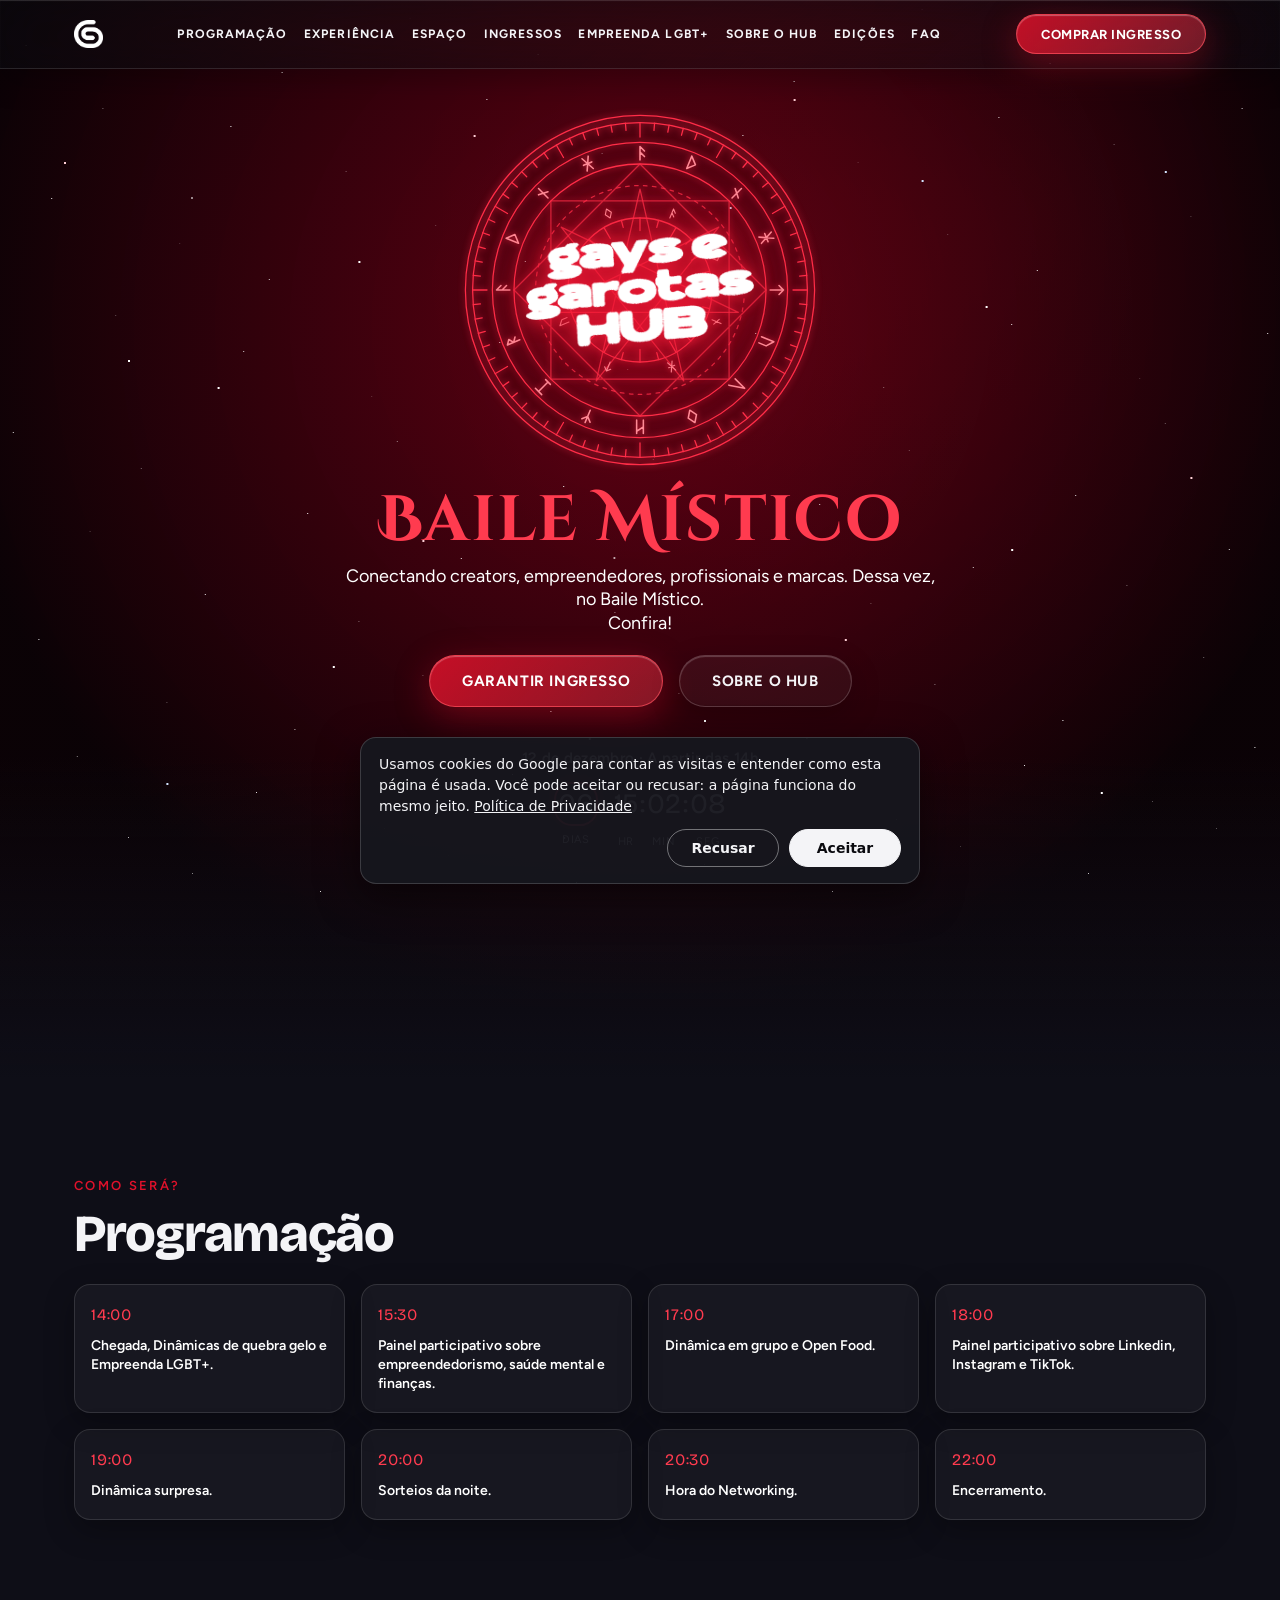
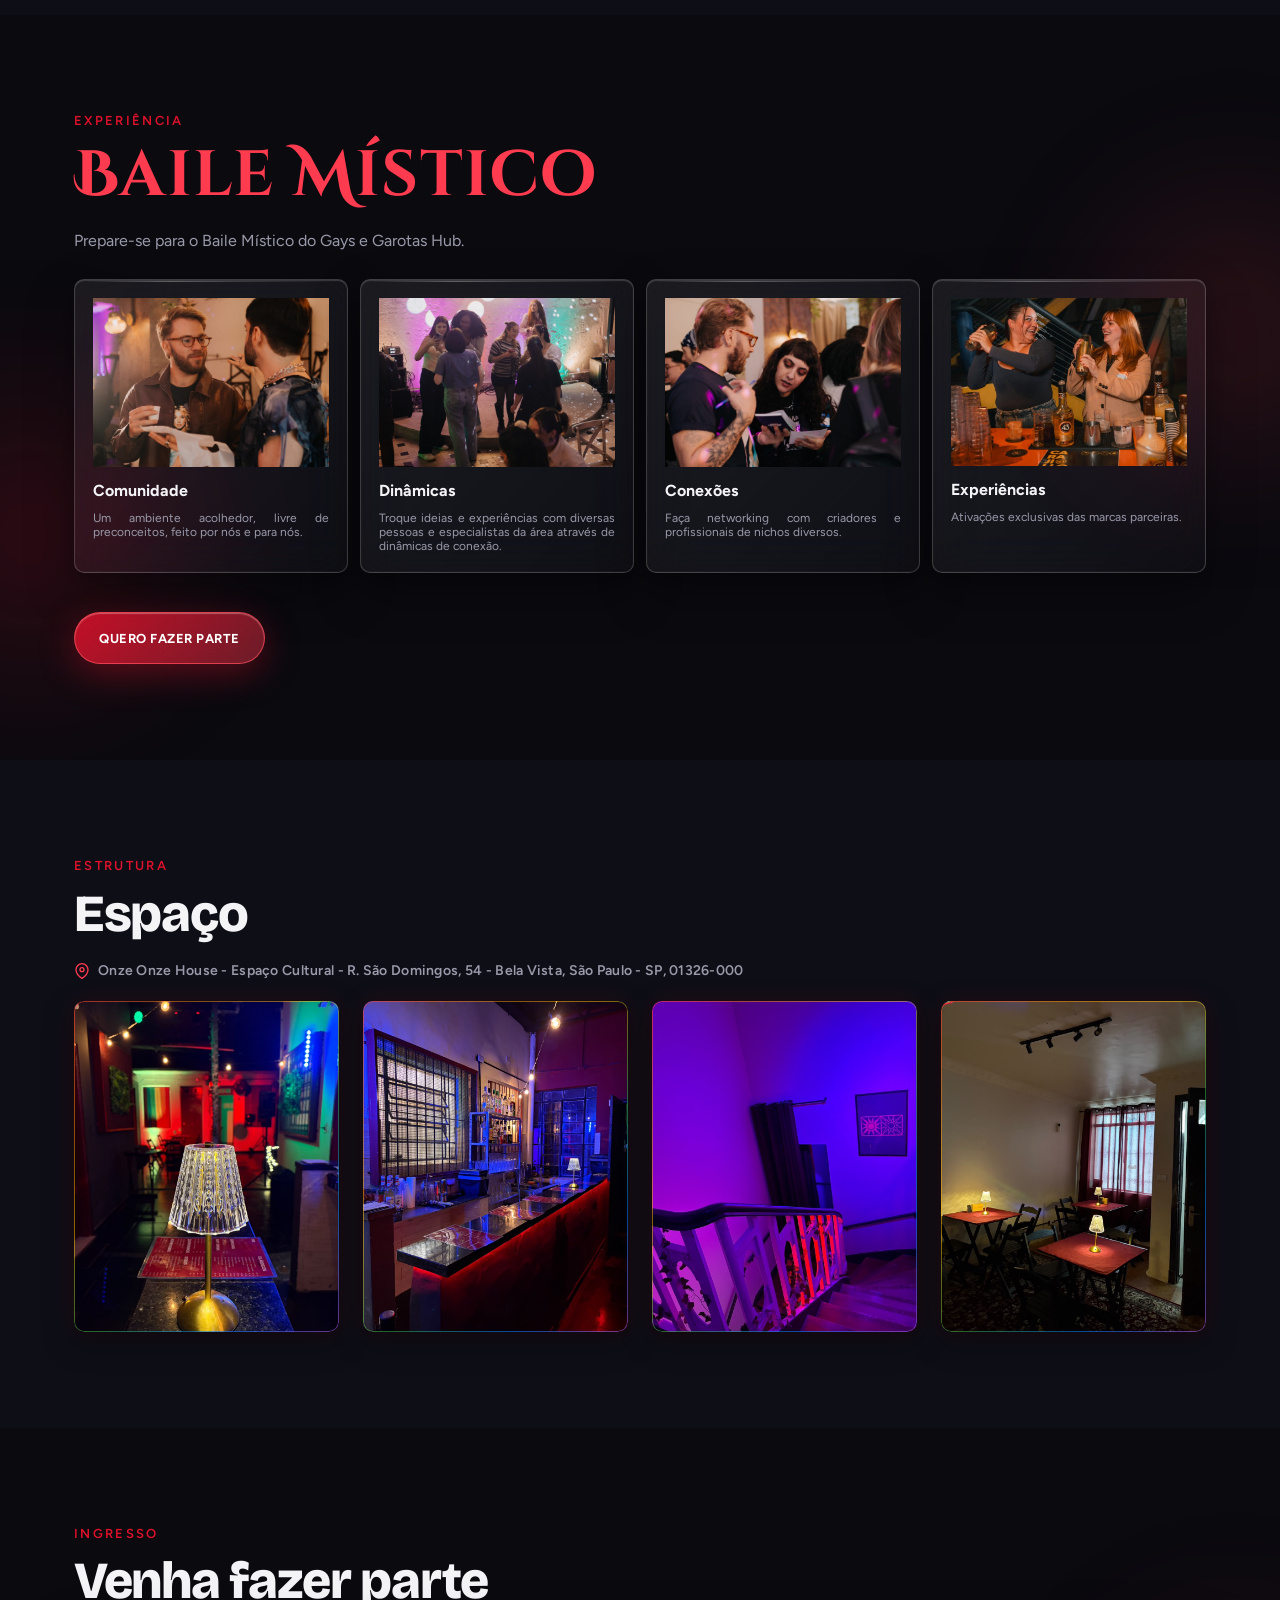
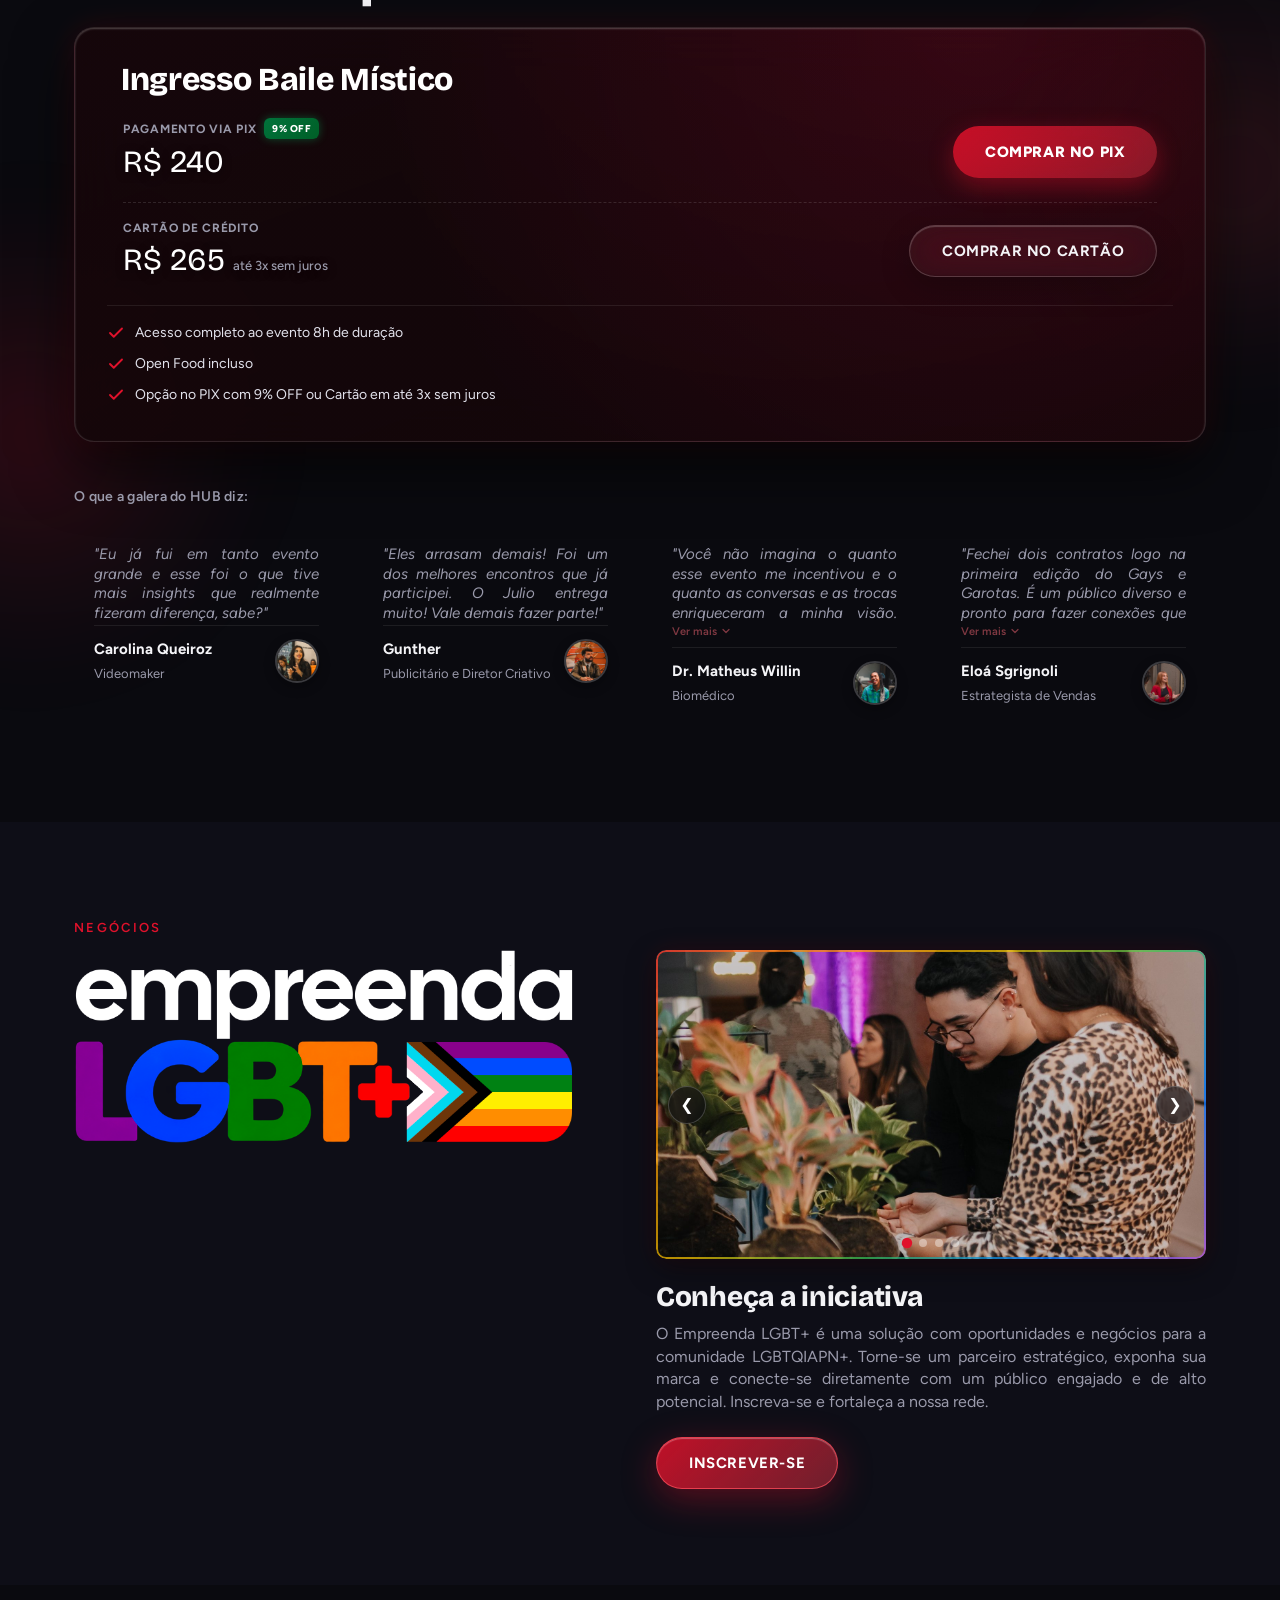
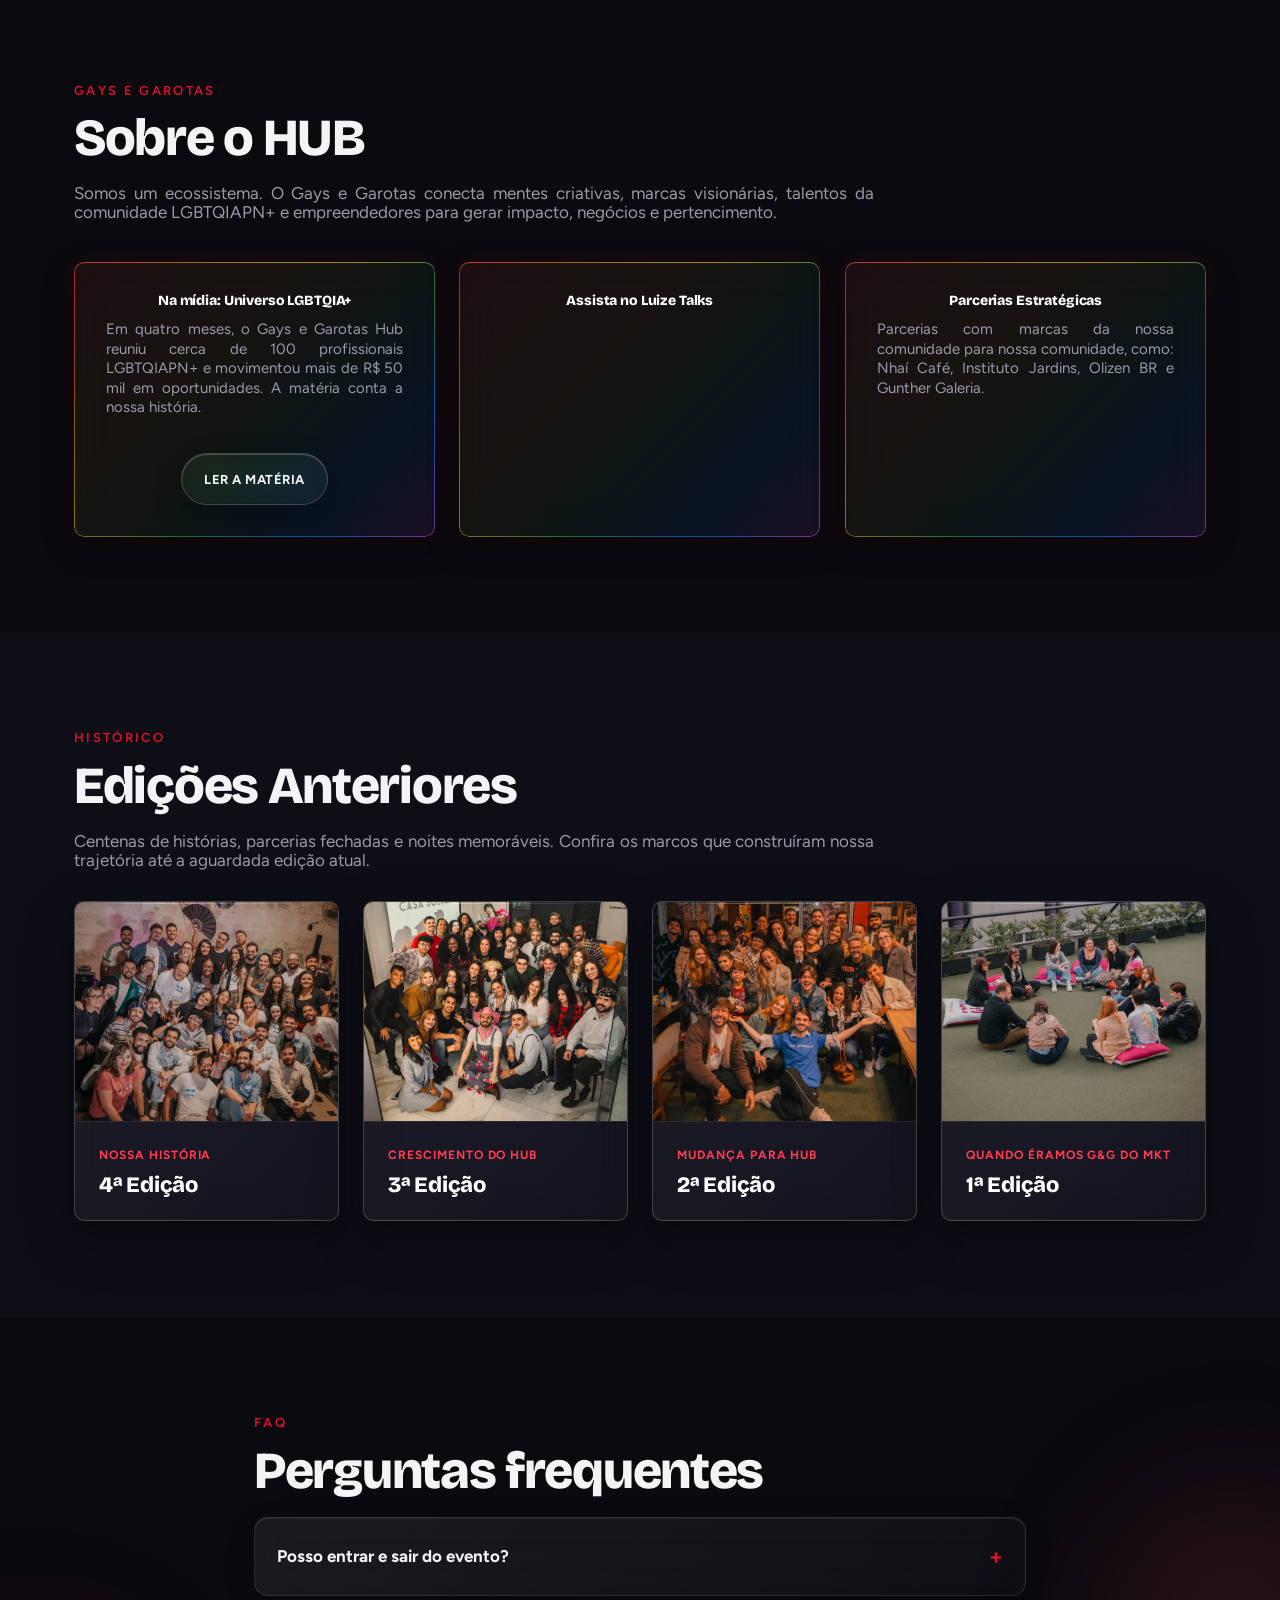
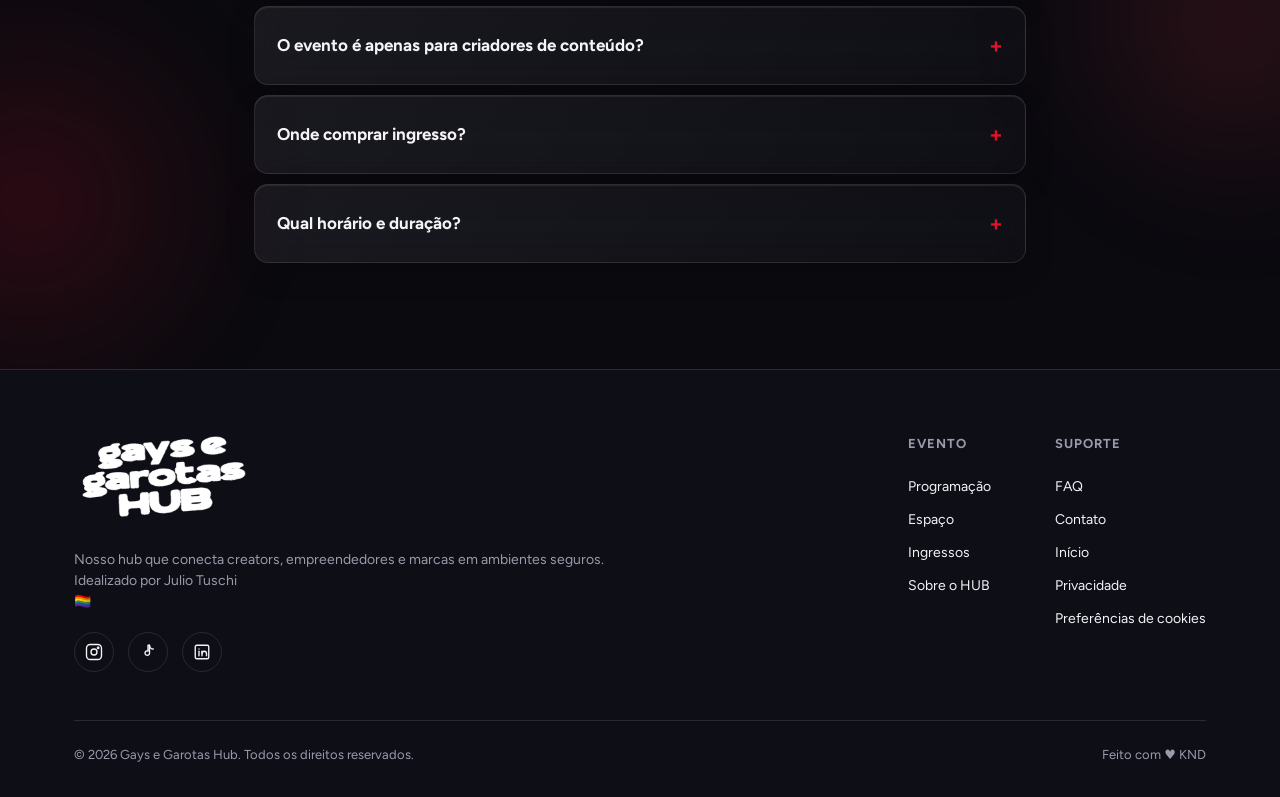
==== commit f06f2392: "Favicon com cantos mais redondos (o mesmo do app e do Link na bio) · menu do evento: espaço mínimo e" ====
--- a/evento/index.html
+++ b/evento/index.html
@@ -86,7 +86,7 @@
 }
 </script>
 
-<link rel="stylesheet" href="/evento/estilo.css?v=13">
+<link rel="stylesheet" href="/evento/estilo.css?v=14">
 
 <script>
   if (/constructor/i.test(window.HTMLElement) || (function (p) { return p.toString() === "[object SafariRemoteNotification]"; })(!window['safari'] || (typeof safari !== 'undefined' && window['safari'].pushNotification))) {
--- a/evento/estilo.css
+++ b/evento/estilo.css
@@ -251,22 +251,30 @@
   display: flex;
   align-items: center;
   justify-content: space-between;
+  /* espaço mínimo entre o logo, os links e o botão — sem ele, em janela de notebook o logo encostava no "Programação"
+     (dono, 19/11) */
+  gap: 24px;
   padding: 14px 24px;
   max-width: var(--container);
   margin: 0 auto;
   position: relative;
 }
+.logo-link { flex-shrink: 0; } /* (sem isso o navegador espremia o link até 0 e o logo sumia) */
 .logo-img {
   /* Gspira: redondo e cheio, na altura do g antigo ficava grande demais — agora da altura da caixinha dos dias (dono, 19/11) */
   height: 28px;
   width: auto;
+  aspect-ratio: 612 / 600; /* já ocupa o lugar antes de a imagem carregar */
   display: block;
+  flex-shrink: 0;
 }
 .nav-mobile-countdown { display: none; }
 .nav-links {
   display: flex;
-  gap: 24px;
-  font-size: 14px;
+  /* a letra e o espaço entre os links acompanham a largura da janela (no máximo os de antes) */
+  gap: clamp(10px, 1.3vw, 24px);
+  font-size: clamp(11px, 0.95vw, 14px);
+  white-space: nowrap;
   font-weight: 600;
   text-transform: uppercase;
   letter-spacing: .04em;
@@ -296,7 +304,8 @@
   padding: 0;
 }
 
-@media (max-width: 960px) {
+/* (1080: abaixo disso os 8 links + o botão não cabem numa linha — antes 960, e o logo encostava · dono, 19/11) */
+@media (max-width: 1080px) {
   .nav-mobile-countdown {
     display: flex;
     align-items: center;
